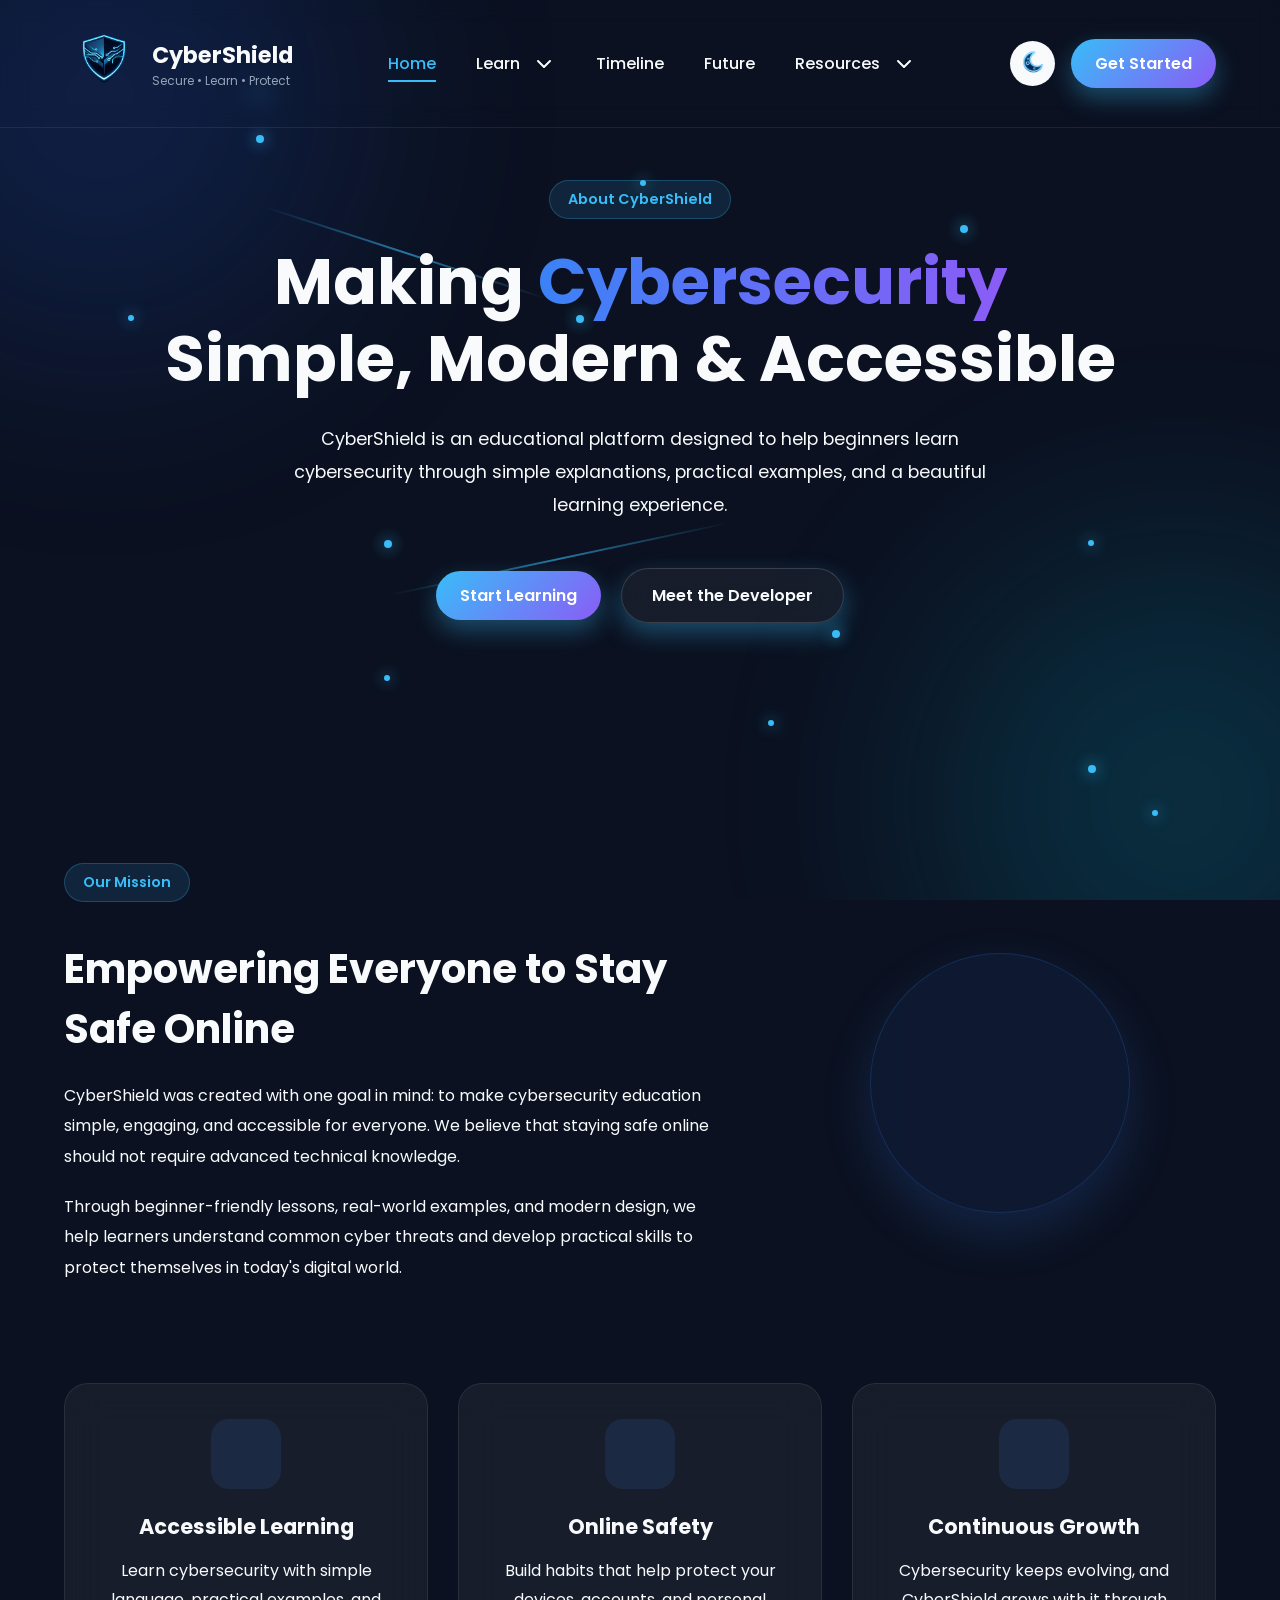
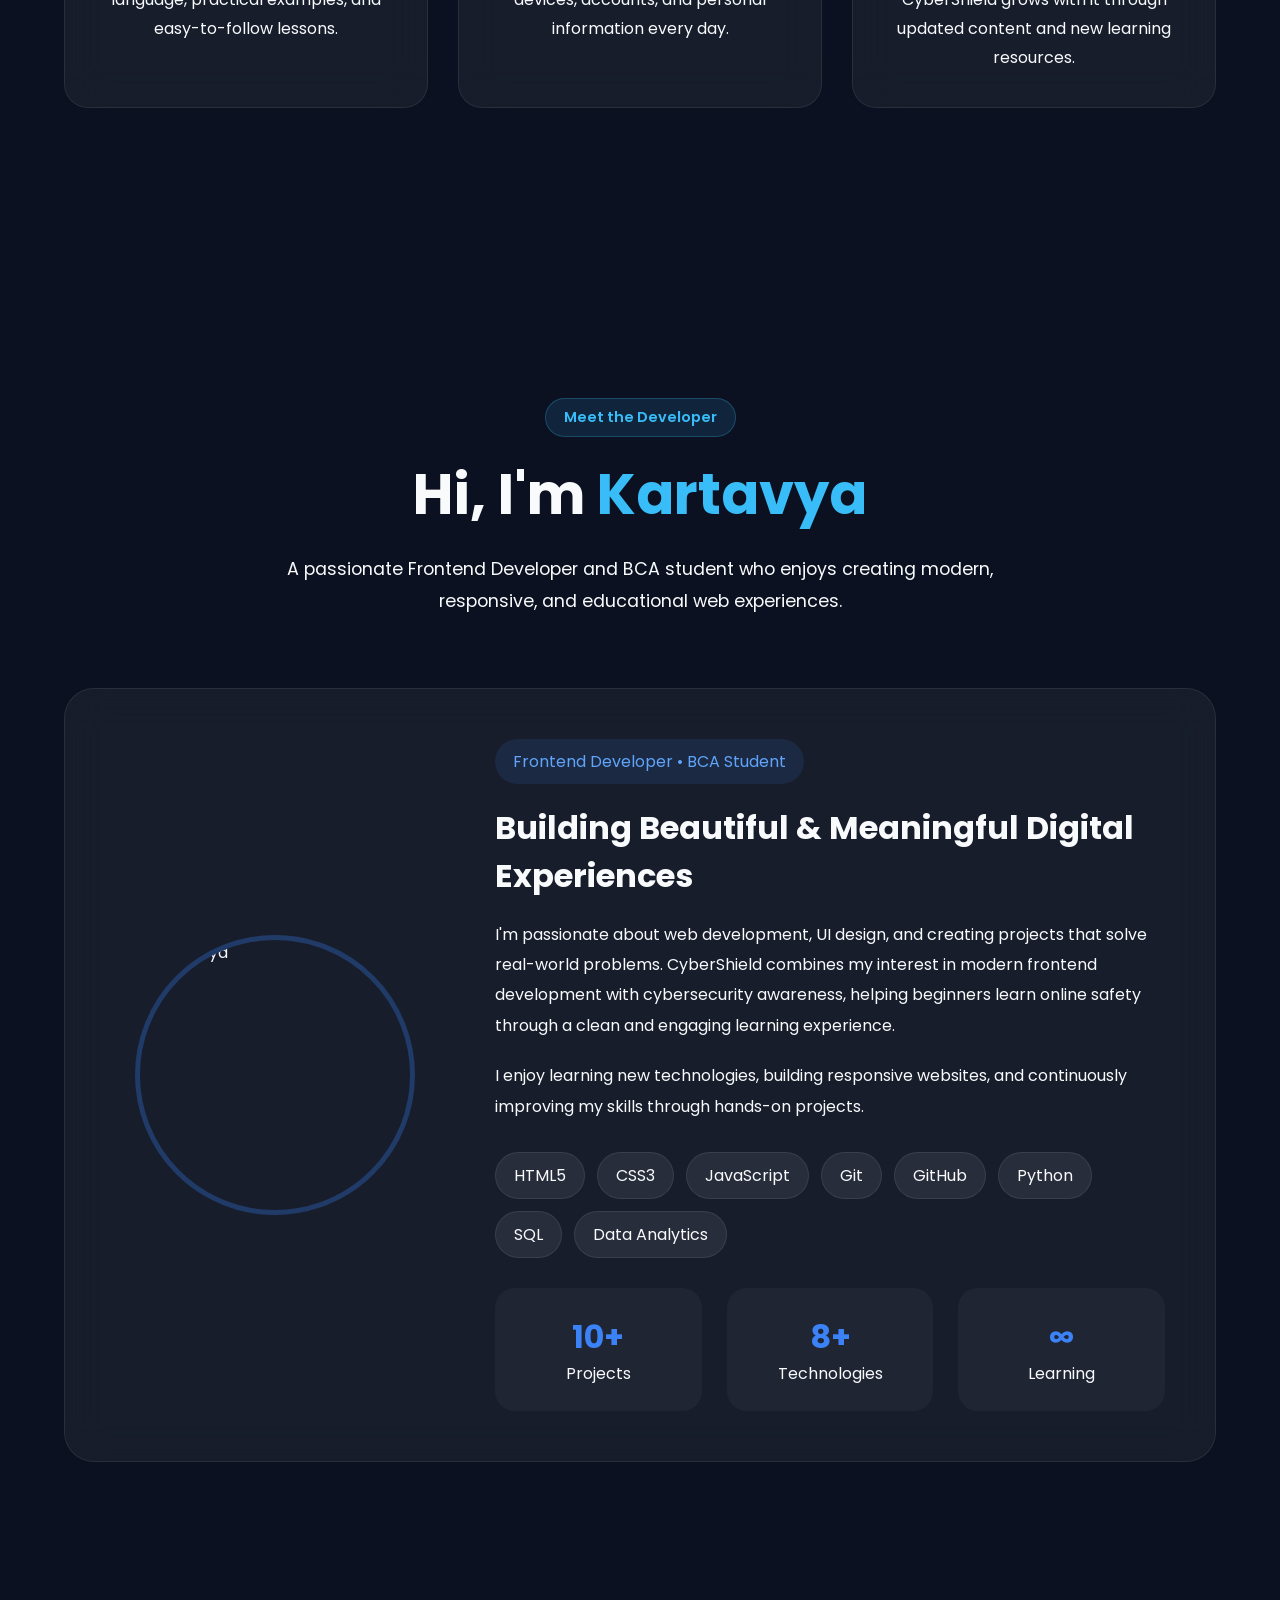
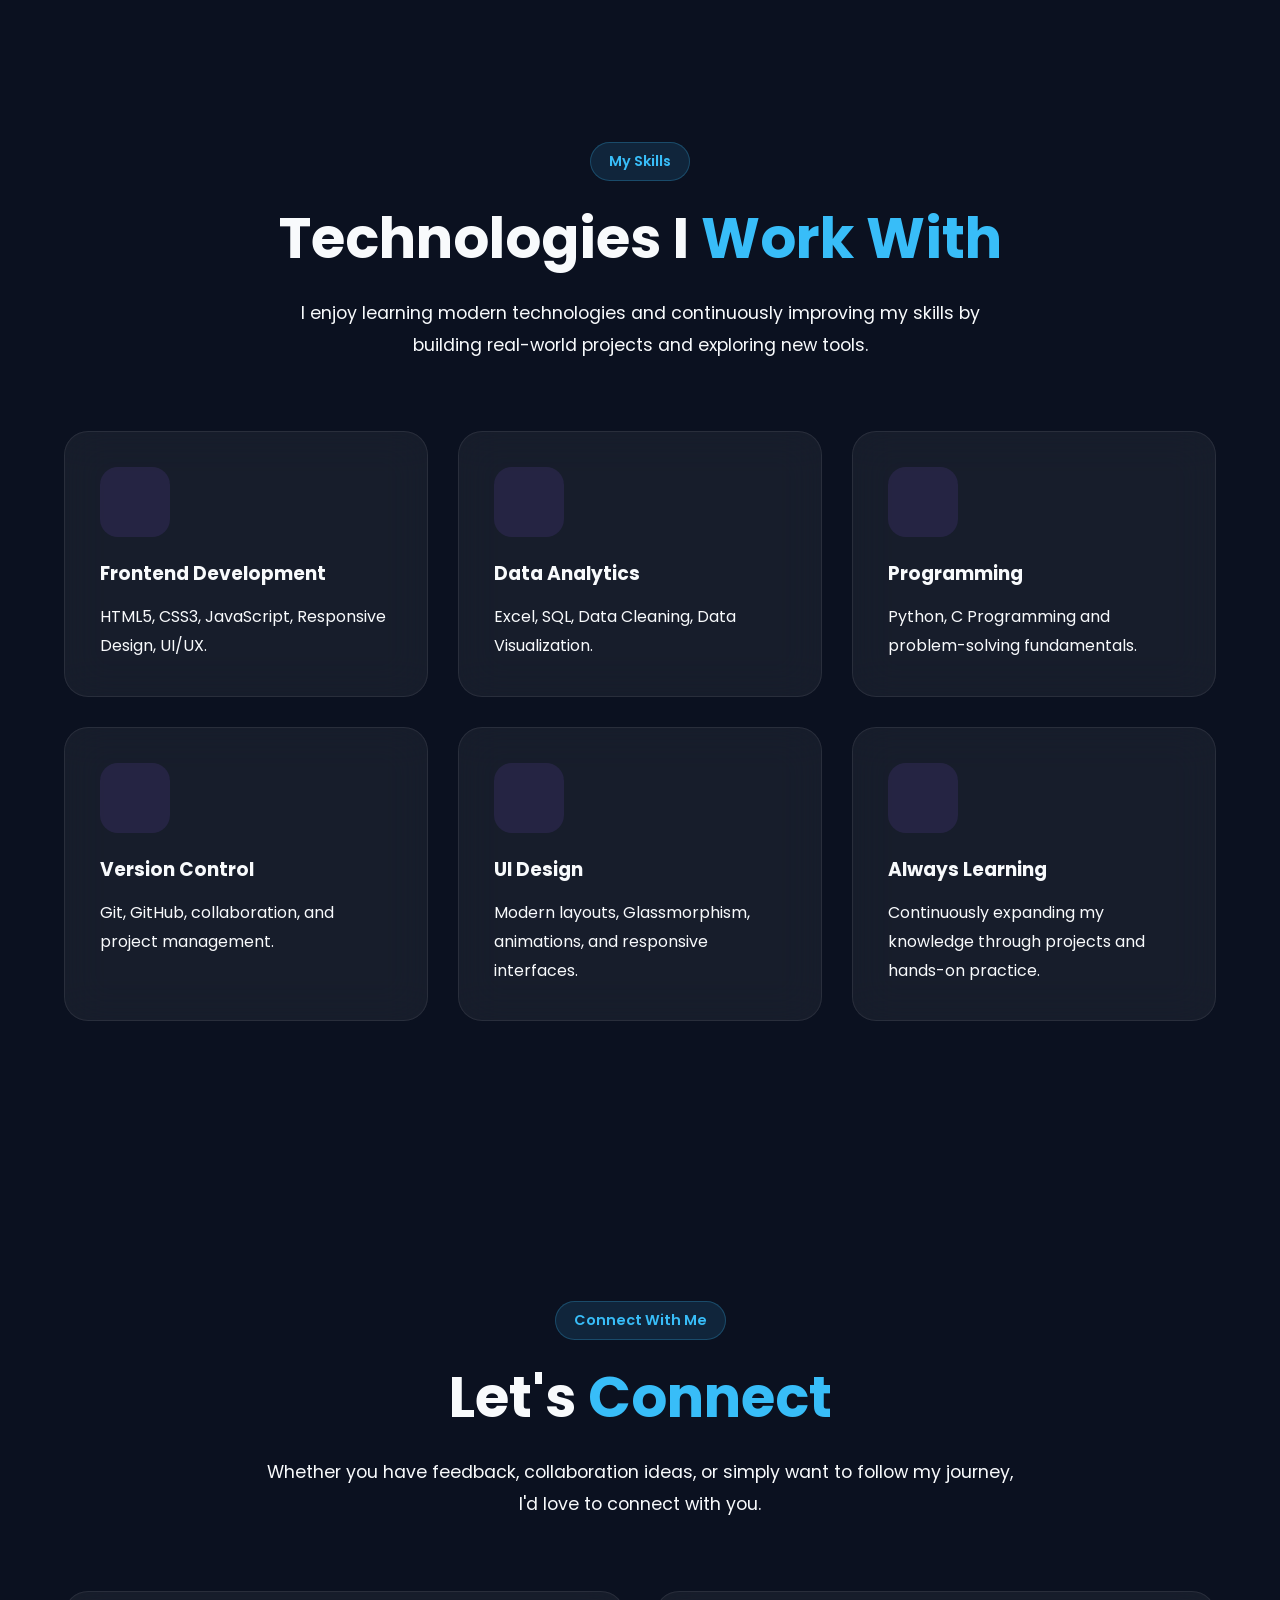
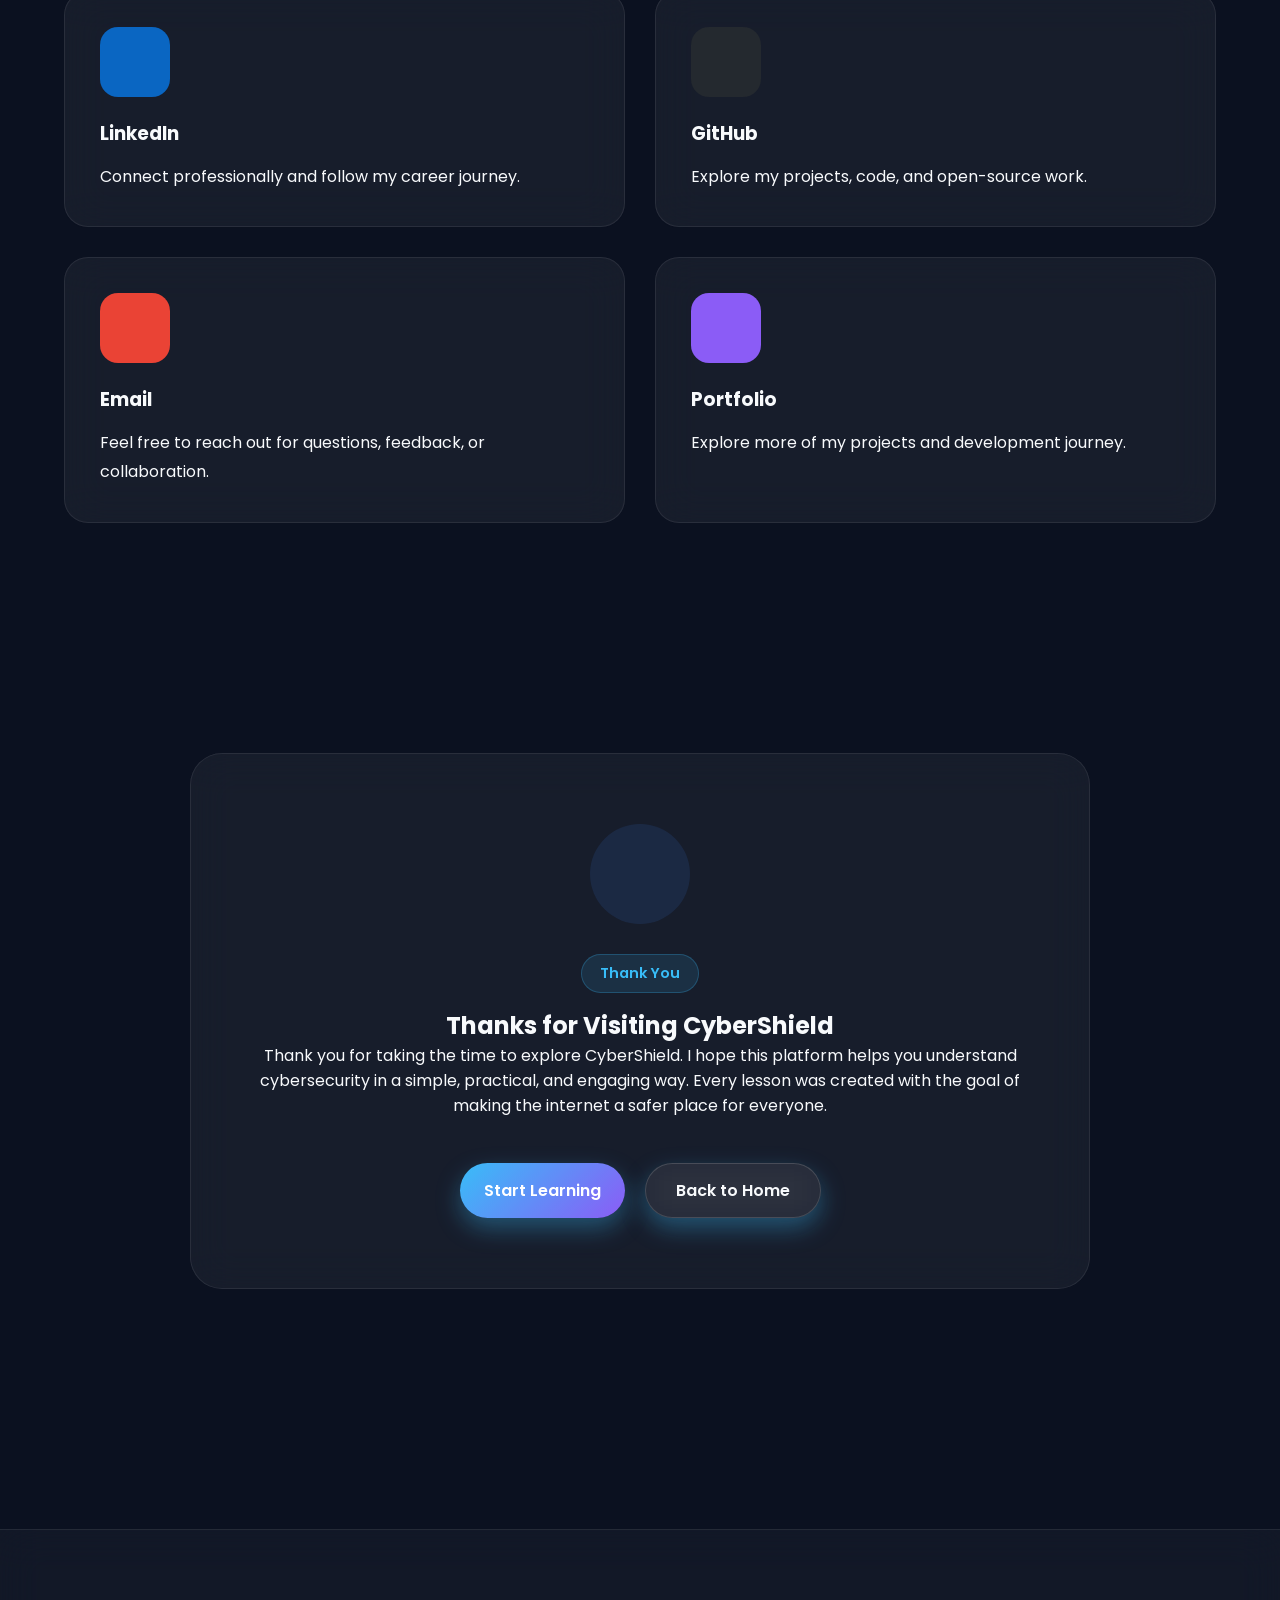
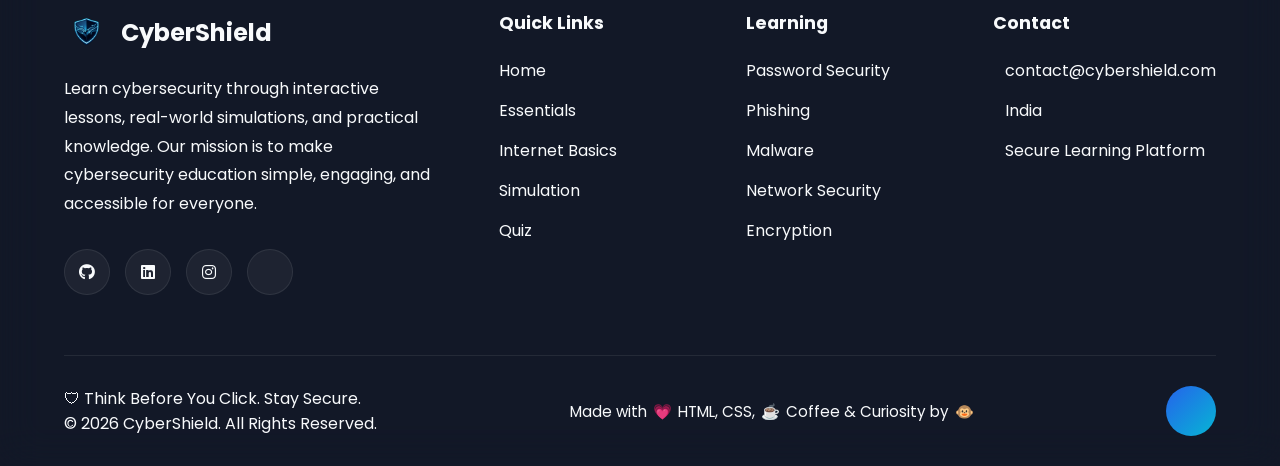
==== About.html @ 8fa0d973 "all topics,caboubt and contact page added" ====
<!DOCTYPE html>
<html lang="en">
<head>
    <meta charset="UTF-8">
    <meta name="viewport" content="width=device-width, initial-scale=1.0">
    <title>About| CyberShield</title>
    <link rel="stylesheet" href="css/style.css">
    <link rel="stylesheet" href="css/cybersecurity-basics.css">
    <link rel="stylesheet" href="css/internet-basics.css">
    <link rel="stylesheet" href="css/password-security.css">
    <link rel="stylesheet" href="css/about.css ">
      <!--=============CSS============ -->
    <link rel="stylesheet" href="css/animations.css" />
    <link rel="stylesheet" href="css/responsive.css" />
    <link rel="stylesheet" href="css/background.css" />

    <link rel="preconnect" href="https://fonts.googleapis.com">
    <link rel="preconnect" href="https://fonts.gstatic.com" crossorigin>
    <link rel="stylesheet" href="https://fonts.googleapis.com/css2?family=Poppins:wght@300;400;500;600;700&display=swap">
    <link rel="stylesheet" href="https://cdnjs.cloudflare.com/ajax/libs/font-awesome/6.7.2/css/all.min.css">
    <link rel="icon" href="assets/Icons/sheild-icon.png">
</head>
<body>


<!--=====================================
             background animations 
             ===========================-->
    <div class="aurora">
    <span></span>
    <span></span>
</div>

<div class="particles">
    <span></span>
    <span></span>
    <span></span>
    <span></span>
    <span></span>
    <span></span>
    <span></span>
    <span></span>
</div>

<div class="network">
    <span class="node n1"></span>
    <span class="node n2"></span>
    <span class="node n3"></span>
    <span class="node n4"></span>
    <span class="node n5"></span>
    <span class="node n6"></span>
</div>
    <header>
        <!-- Navbar -->
      <nav class="navbar">
        <div class="container nav-container">
          <!-- Logo -->
          <div class="logo">
            <div class="logo-icon">
              <img src="../assets/Icons/sheild-icon.png" alt="CyberShield-logo" />
            </div>

            <div class="logo-text">
              <h2>CyberShield</h2>
              <span>Secure • Learn • Protect</span>
            </div>
          </div>

          <!-- Navigation -->
          <ul class="nav-links">
            <li><a href="home" class="active">Home</a></li>

            <li class="dropdown">
              <a href="#">
                Learn
                <svg
                  xmlns="http://www.w3.org/2000/svg"
                  width="24"
                  height="24"
                  viewBox="0 0 24 24"
                  fill="none"
                  stroke="#ffffff"
                  stroke-width="2"
                  stroke-linecap="round"
                  stroke-linejoin="round"
                  class="lucide lucide-chevron-down-icon lucide-chevron-down chevron"
                >
                  <path d="m6 9 6 6 6-6" />
                </svg>
              </a>

              <ul class="dropdown-menu">
                <li><a href="#learn">What is Cybersecurity</a></li>
                <li><a href="#internet">Internet Security</a></li>
                <li><a href="#threats">Cyber Threats</a></li>
                <li><a href="#">Protection Methods</a></li>
                <li><a href="#simulation">Simulation</a></li>
                <li><a href="#quiz">CyberSecurity Quiz</a></li>
              </ul>
            </li>

            <li><a href="#">Timeline</a></li>
            <li><a href="#">Future</a></li>

            <li class="dropdown">
              <a href="#"
                >Resources
                <svg
                  xmlns="http://www.w3.org/2000/svg"
                  width="24"
                  height="24"
                  viewBox="0 0 24 24"
                  fill="none"
                  stroke="#ffffff"
                  stroke-width="2"
                  stroke-linecap="round"
                  stroke-linejoin="round"
                  class="lucide lucide-chevron-down-icon lucide-chevron-down chevron"
                >
                  <path d="m6 9 6 6 6-6" />
                </svg>
              </a>

              <ul class="dropdown-menu">
                <li><a href="#">Career Roadmap</a></li>
                <li><a href="#">Glossary</a></li>
                <li><a href="#">FAQ</a></li>
                <li><a href="#">Contact</a></li>
              </ul>
            </li>
          </ul>

          <!-- Right Side -->
          <div class="nav-actions">
            <button class="theme-toggle" aria-label="Toggle Theme">
              <img
                src="../assets/Icons/moon.png"
                alt="Dark Mode"
                class="theme-icon"
              />
            </button>

            <a href="#" class="btn"> Get Started </a>
          </div>
        </div>
      </nav>
    </header>

<!-- ===================== -->
<!-- About Hero -->
<!-- ===================== -->

<section class="about-hero">

    <div class="container">

        <span class="section-tag">

            <i data-lucide="shield"></i>

            About CyberShield

        </span>

        <h1>

            Making <span>Cybersecurity</span><br>
            Simple, Modern & Accessible

        </h1>

        <p>

            CyberShield is an educational platform designed to help beginners learn cybersecurity through simple explanations, practical examples, and a beautiful learning experience.

        </p>

        <div class="hero-buttons">

            <a href="learn.html" class="btn btn-primary">

                Start Learning

            </a>

            <a href="#developer" class="btn btn-secondary">

                Meet the Developer

            </a>

        </div>

    </div>

</section>

<!-- ===================== -->
<!-- Our Mission -->
<!-- ===================== -->

<section class="lesson-section mission-section">

    <div class="container">

        <div class="lesson-grid">

            <!-- Left Content -->

            <div class="lesson-text">

                <span class="section-tag">

                    <i data-lucide="target"></i>

                    Our Mission

                </span>

                <h2>

                    Empowering Everyone to Stay
                    <span>Safe Online</span>

                </h2>

                <p>

                    CyberShield was created with one goal in mind: to make cybersecurity education simple, engaging, and accessible for everyone. We believe that staying safe online should not require advanced technical knowledge.

                </p>

                <p>

                    Through beginner-friendly lessons, real-world examples, and modern design, we help learners understand common cyber threats and develop practical skills to protect themselves in today's digital world.

                </p>

            </div>

            <!-- Right Illustration -->

            <div class="mission-visual">

                <div class="mission-circle">

                    <i data-lucide="shield-check"></i>

                </div>

            </div>

        </div>

        <!-- Mission Cards -->

        <div class="mission-grid">

            <div class="mission-card">

                <div class="mission-icon">

                    <i data-lucide="globe"></i>

                </div>

                <h3>Accessible Learning</h3>

                <p>

                    Learn cybersecurity with simple language, practical examples, and easy-to-follow lessons.

                </p>

            </div>

            <div class="mission-card">

                <div class="mission-icon">

                    <i data-lucide="shield"></i>

                </div>

                <h3>Online Safety</h3>

                <p>

                    Build habits that help protect your devices, accounts, and personal information every day.

                </p>

            </div>

            <div class="mission-card">

                <div class="mission-icon">

                    <i data-lucide="rocket"></i>

                </div>

                <h3>Continuous Growth</h3>

                <p>

                    Cybersecurity keeps evolving, and CyberShield grows with it through updated content and new learning resources.

                </p>

            </div>

        </div>

    </div>

</section>

<!-- ===================== -->
<!-- Meet the Developer -->
<!-- ===================== -->

<section class="lesson-section" id="developer">

    <div class="container">

        <div class="section-header">

            <span class="section-tag">

                <i data-lucide="user"></i>

                Meet the Developer

            </span>

            <h2 class="section-title">

                Hi, I'm <span>Kartavya</span>

            </h2>

            <p class="section-description">

                A passionate Frontend Developer and BCA student who enjoys creating modern, responsive, and educational web experiences.

            </p>

        </div>

        <div class="developer-card">

            <!-- Left -->

            <div class="developer-image">

                <img src="https://avatars.githubusercontent.com/u/194261235?v=4" alt="Kartavya">

            </div>

            <!-- Right -->

            <div class="developer-content">

                <span class="developer-role">

                    Frontend Developer • BCA Student

                </span>

                <h3>Building Beautiful & Meaningful Digital Experiences</h3>

                <p>

                    I'm passionate about web development, UI design, and creating projects that solve real-world problems. CyberShield combines my interest in modern frontend development with cybersecurity awareness, helping beginners learn online safety through a clean and engaging learning experience.

                </p>

                <p>

                    I enjoy learning new technologies, building responsive websites, and continuously improving my skills through hands-on projects.

                </p>

                <!-- Skills -->

                <div class="skill-tags">

                    <span>HTML5</span>

                    <span>CSS3</span>

                    <span>JavaScript</span>

                    <span>Git</span>

                    <span>GitHub</span>

                    <span>Python</span>

                    <span>SQL</span>

                    <span>Data Analytics</span>

                </div>

                <!-- Stats -->

                <div class="developer-stats">

                    <div>

                        <h4>10+</h4>

                        <span>Projects</span>

                    </div>

                    <div>

                        <h4>8+</h4>

                        <span>Technologies</span>

                    </div>

                    <div>

                        <h4>∞</h4>

                        <span>Learning</span>

                    </div>

                </div>

            </div>

        </div>

    </div>

</section>
<!-- ===================== -->
<!-- My Skills -->
<!-- ===================== -->

<section class="lesson-section" id="skills">

    <div class="container">

        <div class="section-header">

            <span class="section-tag">

                <i data-lucide="code-2"></i>

                My Skills

            </span>

            <h2 class="section-title">

                Technologies I <span>Work With</span>

            </h2>

            <p class="section-description">

                I enjoy learning modern technologies and continuously improving my skills by building real-world projects and exploring new tools.

            </p>

        </div>

        <div class="skills-grid">

            <div class="skill-card">
                <div class="skill-icon">
                    <i data-lucide="file-code"></i>
                </div>
                <h3>Frontend Development</h3>
                <p>HTML5, CSS3, JavaScript, Responsive Design, UI/UX.</p>
            </div>

            <div class="skill-card">
                <div class="skill-icon">
                    <i data-lucide="database"></i>
                </div>
                <h3>Data Analytics</h3>
                <p>Excel, SQL, Data Cleaning, Data Visualization.</p>
            </div>

            <div class="skill-card">
                <div class="skill-icon">
                    <i data-lucide="code"></i>
                </div>
                <h3>Programming</h3>
                <p>Python, C Programming and problem-solving fundamentals.</p>
            </div>

            <div class="skill-card">
                <div class="skill-icon">
                    <i data-lucide="git-branch"></i>
                </div>
                <h3>Version Control</h3>
                <p>Git, GitHub, collaboration, and project management.</p>
            </div>

            <div class="skill-card">
                <div class="skill-icon">
                    <i data-lucide="layout-dashboard"></i>
                </div>
                <h3>UI Design</h3>
                <p>Modern layouts, Glassmorphism, animations, and responsive interfaces.</p>
            </div>

            <div class="skill-card">
                <div class="skill-icon">
                    <i data-lucide="book-open"></i>
                </div>
                <h3>Always Learning</h3>
                <p>Continuously expanding my knowledge through projects and hands-on practice.</p>
            </div>

        </div>

    </div>

</section>
<!-- ===================== -->
<!-- Connect With Me -->
<!-- ===================== -->

<section class="lesson-section" id="connect">

    <div class="container">

        <div class="section-header">

            <span class="section-tag">

                <i data-lucide="messages-square"></i>

                Connect With Me

            </span>

            <h2 class="section-title">

                Let's <span>Connect</span>

            </h2>

            <p class="section-description">

                Whether you have feedback, collaboration ideas, or simply want to follow my journey, I'd love to connect with you.

            </p>

        </div>

        <div class="connect-grid">

            <!-- LinkedIn -->

            <a href="https://linkedin.com/in/kartavyas21" class="connect-card" target="_blank">

                <div class="connect-icon linkedin">

                    <i data-lucide="linkedin"></i>

                </div>

                <h3>LinkedIn</h3>

                <p>

                    Connect professionally and follow my career journey.

                </p>

            </a>

            <!-- GitHub -->

            <a href="https://github.com/chiku7905" class="connect-card" target="_blank">

                <div class="connect-icon github">

                    <i data-lucide="github"></i>

                </div>

                <h3>GitHub</h3>

                <p>

                    Explore my projects, code, and open-source work.

                </p>

            </a>

            <!-- Email -->

            <a href="mailto:kartavyasing9044mail.com" class="connect-card">

                <div class="connect-icon email">

                    <i data-lucide="mail"></i>

                </div>

                <h3>Email</h3>

                <p>

                    Feel free to reach out for questions, feedback, or collaboration.

                </p>

            </a>

            <!-- Portfolio -->

            <a href="https://yourportfolio.com" class="connect-card" target="_blank">

                <div class="connect-icon portfolio">

                    <i data-lucide="globe"></i>

                </div>

                <h3>Portfolio</h3>

                <p>

                    Explore more of my projects and development journey.

                </p>

            </a>

        </div>

    </div>

</section>

<!-- ===================== -->
<!-- Final CTA -->
<!-- ===================== -->

<section class="about-cta">

    <div class="container">

        <div class="cta-card">

            <div class="cta-icon">

                <i data-lucide="shield-check"></i>

            </div>

            <span class="section-tag">

                Thank You

            </span>

            <h2>

                Thanks for Visiting <span>CyberShield</span>

            </h2>

            <p>

                Thank you for taking the time to explore CyberShield. I hope this platform helps you understand cybersecurity in a simple, practical, and engaging way. Every lesson was created with the goal of making the internet a safer place for everyone.

            </p>

            <div class="cta-buttons">

                <a href="learn.html" class="btn btn-primary">

                    <i data-lucide="graduation-cap"></i>

                    Start Learning

                </a>

                <a href="index.html" class="btn btn-secondary">

                    <i data-lucide="house"></i>

                    Back to Home

                </a>

            </div>

        </div>

    </div>

</section>

<!-- Footer -->

<footer class="footer">

    <div class="container">

        <div class="footer-grid">

            <!-- Brand -->
            <div class="footer-column">

                <a href="#home" class="footer-logo">

                    <img src="../assets/Icons/sheild-icon.png" alt="CyberShield Logo">

                    <span>CyberShield</span>

                </a>

                <p class="footer-description">
                    Learn cybersecurity through interactive lessons, real-world simulations, and practical knowledge. Our mission is to make cybersecurity education simple, engaging, and accessible for everyone.
                </p>

                <div class="footer-social">

                    <a href="#" aria-label="GitHub">
                        <i class="fa-brands fa-github"></i>
                    </a>

                    <a href="#" aria-label="LinkedIn">
                        <i class="fa-brands fa-linkedin"></i>
                    </a>

                    <a href="#" aria-label="Twitter">
                        <i class="fa-brands fa-instagram"></i>
                    </a>

                    <a href="mailto:kartavyasingh9044@gmail.com" aria-label="Email">
                        <i data-lucide="mail"></i>
                    </a>

                </div>

            </div>

            <!-- Quick Links -->
            <div class="footer-column">

                <h3>Quick Links</h3>

                <ul>

                    <li><a href="#home">Home</a></li>

                    <li><a href="#essentials">Essentials</a></li>

                    <li><a href="#internet">Internet Basics</a></li>

                    <li><a href="#simulation">Simulation</a></li>

                    <li><a href="#quiz">Quiz</a></li>

                </ul>

            </div>

            <!-- Learning -->
            <div class="footer-column">

                <h3>Learning</h3>

                <ul>

                    <li><a href="#">Password Security</a></li>

                    <li><a href="#">Phishing</a></li>

                    <li><a href="#">Malware</a></li>

                    <li><a href="#">Network Security</a></li>

                    <li><a href="#">Encryption</a></li>

                </ul>

            </div>

            <!-- Contact -->
            <div class="footer-column">

                <h3>Contact</h3>

                <ul class="contact-list">

                    <li>
                        <i data-lucide="mail"></i>
                        <a href="mailto:kartavasingh9044@gmail.com">contact@cybershield.com</a>
                    </li>

                    <li>
                        <i data-lucide="map-pin"></i>
                        India
                    </li>

                    <li>
                        <i data-lucide="shield-check"></i>
                        Secure Learning Platform
                    </li>

                </ul>

            </div>

        </div>

        <div class="footer-bottom">

    <div class="footer-bottom-left">

        <p class="footer-tagline">
            🛡 Think Before You Click.
            <span>Stay Secure.</span>
        </p>

        <p class="copyright">
            © 2026 CyberShield. All Rights Reserved.
        </p>

    </div>

    <p class="made-with">

        Made with

        <span class="heart">💗</span>

        HTML, CSS,

        <span class="coffee">☕</span>

        Coffee & Curiosity

        by

        <span class="author">🐵</span>

    </p>

    <a href="#home" class="back-to-top" aria-label="Back to Top">

        <i data-lucide="arrow-up"></i>

    </a>

</div>

    </div>

</footer>

<script src="https://unpkg.com/lucide@latest"></script>

<script>

lucide.createIcons();

</script>

</body>

</html>
---- css/style.css ----
/* =======================
       CSS RESET
=========================== */

* {
    margin: 0;
    padding: 0;
    box-sizing: border-box;
}

:root {

    /* Backgrounds */
    --bg: #0B1120;
    --surface: #111827;
    --surface-2: #1E293B;

    /* Brand Colors */
    --primary: #38BDF8;
    --secondary: #8B5CF6;

    /* Text */
    --text: #F8FAFC;
    --muted: #94A3B8;

    /* Border */
    --border: rgba(255, 255, 255, .08);

    /* Shadow */
    --shadow: rgba(56, 189, 248, .20);

    /* Border Radius */
    --radius: 16px;

    /* Transition */
    --transition: .35s ease;
}


html {
    scroll-behavior: smooth;
}

body {
    font-family: 'Poppins', sans-serif;
    background: var(--bg);
    color: var(--text);
    overflow-x: hidden;
}

.navbar {
    position: fixed;
    top: 0;
    left: 0;
    width: 100%;
    padding: 20px 0;
    z-index: 1000;
    animation: navslide .8s ease forwards;
    background: rgba(11, 17, 32, 0, 0.75);
    backdrop-filter: blur(12px);
    border-bottom: 1px solid var(--border);
}

.nav-container {
    display: flex;
    justify-content: space-between;
    align-items: center;
}


.container {
    width: min(90%, 1200px);
    margin-inline: auto;
    overflow: visible;
    /*  margin:0 auto */
}

.logo {
    display: flex;
    align-items: center;
    gap: 8px;
}

.logo-icon img {
    width: 80px;
    height: 80px;
    object-fit: contain;
}

.logo-text h2 {
    font-size: 1.4rem;
    color: var(--text);
}

.logo-text {
    display: flex;
    flex-direction: column;
}

.logo-text span {
    font-size: .75rem;
    color: var(--muted);
}

.chevron {
    /* width: 12px; */
    margin-left: 6px;
    color: var(--text);
    transition: var(--transition);
}

.nav-links {
    list-style: none;
    display: flex;
    align-items: center;
    gap: 40px;

}

.nav-links a {
    position: relative;
    display: flex;
    align-items: center;
    text-decoration: none;
    color: var(--text);
    gap: 6px;

    font-weight: 500;
    transition: var(--transition);
}

.nav-links a::after {
    content: "";
    position: absolute;
    left: 0;
    bottom: -6px;
    width: 0%;
    height: 2px;
    background: var(--primary);
    transition: var(--transition);
}

.nav-links a:hover::after {
    width: 100%;
}

.dropdown:hover .chevron {
    transform: rotate(180deg);
}

.nav-actions {
    display: flex;
    align-items: center;
    gap: 16px;
}

.btn {
    display: inline-flex;
    align-items: center;
    justify-content: center;

    padding: 12px 24px;

    background: linear-gradient(135deg,
            var(--primary),
            var(--secondary));

    color: white;
    text-decoration: none;
    font-weight: 600;

    border-radius: 50px;

    transition: var(--transition);
    box-shadow: 0 10px 25px rgba(56, 189, 248, .35);
}

.btn:hover {
    transform: translateY(-3px);
    box-shadow: 0 15px 30px rgba(56, 189, 248, .4);
}

/* =============================
      theme toggle
  ======================= */

.theme-toggle {
    width: 45px;
    height: 45px;

    display: flex;
    align-items: center;
    justify-content: center;
    border: none;
    border-radius: 50%;
    background: var(--text);
    cursor: pointer;
    transition: var(--transition);
}

.theme-icon {
    width: 50px;
    height: 50px;
    object-fit: contain;
}

.theme-toggle:hover {
    transform: translateY(-3px);
    background: var(--surface-2);
}

.dropdown {
    position: relative;
}

.dropdown-menu {
    position: absolute;
    top: 120%;
    left: 0;
    min-width: 250px;
    list-style: none;
    background: rgba(17, 25, 40, .85);
    backdrop-filter: blur(18px);
    border: 1px solid rgba(255, 255, 255, .1);
    border-radius: 16px;
    padding: 12px 0;
    box-shadow: 0 10px 30px rgba(0, 0, 0, .3);
    opacity: 0;
    visibility: hidden;
    transform: translateY(10px);
    transition: opacity .3s ease,
        transform .3s ease,
        visibility .3s ease;
}

.dropdown:hover .dropdown-menu {
    opacity: 1;
    visibility: visible;
    transform: translateY(0);
}


.dropdown-menu li a {
    display: block;
    padding: 12px 20px;
    color: var(--text);
    text-decoration: none;
    transition: var(--transition);
}

.dropdown-menu li a:hover {
    background: rgba(56, 189, 248, .12);
    color: var(--primary);
}

.nav-links a.active {
    color: var(--primary);
}

.nav-links a.active::after {
    width: 100%;
}

/* =============================
     Hero section
  ======================= */

.hero {
    min-height: 100vh;
    display: flex;
    align-items: center;
    position: relative;
    overflow: hidden;
    padding-top: 100px;

    background:
        radial-gradient(circle at top left,
            rgba(56, 189, 248, .15),
            transparent 35%),

        radial-gradient(circle at bottom right,
            rgba(99, 102, 241, .15),
            transparent 35%),

        var(--background);
}

.hero::after {

    content: "";
    position: absolute;
    inset: 0;
    background-image:
        linear-gradient(rgba(255, 255, 255, .08) 1px,
            transparent 1px),
        linear-gradient(90deg,
            rgba(255, 255, 255, .08) 1px,
            transparent 1px);
    background-size: 50px 50px;
    opacity: .5;
    z-index: 0;
}

.hero-container {
    display: flex;
    align-items: center;
    justify-content: center;
    gap: 80px;
    min-height: calc(100vh-100px);
    position: relative;
    z-index: 1;
}

.hero-content {
    flex: 1;
}

.hero-tag {
    display: inline-block;
    padding: 8px 18px;
    background: rgba(56, 189, 248, .12);
    color: var(--primary);
    border: 1px solid rgba(56, 189, 248, .25);
    border-radius: 50px;
    font-size: .9rem;
    font-weight: 600;
    margin-bottom: 25px;
}

.hero-content h1 {
    font-size: 3rem;
    line-height: 1.1;
    font-weight: 800;
    color: var(--text);
    margin-bottom: 24px;
}

.hero-content h1 span {
    background: linear-gradient(90deg,
            #38bdf8,
            #60a5fa,
            #2563eb,
            #38bdf8);

    background-size: 300%;
    -webkit-background-clip: text;
    background-clip: text;
    color: transparent;
    animation: gradientMove 6s linear infinite;
}

.hero-content p {
    font-size: 1.1rem;
    line-height: 1.8;
    color: var(--muted);
    max-width: 700px;
    margin-bottom: 35px;
}

.hero-buttons {
    display: flex;
    gap: 20px;
    align-items: center;
}

.hero-image {
    flex: 1;
    display: flex;
    justify-content: center;
    align-items: center;
    position: relative;
}

.hero-image img {
    width: 100%;
    max-width: 600px;
    height: auto;
    filter: drop-shadow(0 0 20px rgba(56, 189, 248, .35)) drop-shadow(0 0 60px rgba(56, 189, 248, .25));
    animation: float 5s ease-in-out infinite;
}

.btn-secondary {
    display: inline-flex;
    align-items: center;
    justify-content: center;
    padding: 14px 30px;
    border: 1px solid rgba(255, 255, 255, .15);
    background: rgba(255, 255, 255, .05);
    backdrop-filter: blur(16px);
    color: var(--text);
    text-decoration: none;
    border-radius: 999px;
    transition: var(--transition);
}

.btn-secondary:hover {
    background: rgba(56, 189, 248, .12);
    border-color: var(--primary);
    transform: translateY(-3px);
}

.hero-container::before {
    content: "";
    position: absolute;

    width: 420px;
    height: 420px;
    border-radius: 50%;
    background: radial-gradient(circle,
            rgba(56, 189, 248, 0.18),
            transparent 70%);
    z-index: -1;
}

/* ==============================
        CARDS
================================ */
/* .floating-card{

    position: absolute;
    background: rgba(17,25,40,.85);
    backdrop-filter: blur(16px);
    border: 1px solid rgba(255,255,255,.1);
    border-radius: 12px;
    padding: 10px 16px;
    text-align: center;
    box-shadow: 0 10px 30px rgba(0,0,0,.3);
    min-width: 150px;
    animation: floatCard 4s ease-in-out infinite;
}

.floating-card h3{
    color: var(--primary);
    font-size: 1.1rem;
    margin-bottom: 4px;
}

.floating-card p{
    font-size: .8rem;
    color: var(--muted);
}

.card-1{
    top: 5%;
    left: -70px;
}

.card-2{
    top: 45%;
    right: -80px;
}

.card-3{
    bottom: 0;
    left: -30px;
} */

/* ==============================
        floating icons
================================ */
.floating-icon {
    position: absolute;

    width: 60px;
    height: 60px;

    display: flex;
    justify-content: center;
    align-items: center;

    /* background: rgba(17,25,40,.75);
    backdrop-filter: blur(12px);

    border: 1px solid rgba(255,255,255,.08);

    border-radius: 16px;

    box-shadow: 0 8px 20px rgba(0,0,0,.25); */

    animation: floatIcon 4s ease-in-out infinite;
}

.floating-icon img {
    width: 50px;
    height: 50px;
}

.icon-1 {
    top: 12%;
    left: 40px;
}

.icon-2 {
    top: 25%;
    right: -25px;
}

.icon-3 {
    bottom: 12%;
    right: -20px;
}

.icon-4 {
    bottom: 15%;
    left: 40px;
}

.icon-1 {
    animation-delay: 0s;
}

.icon-2 {
    animation-delay: .8s;
}

.icon-3 {
    animation-delay: 1.6s;
}

.icon-4 {
    animation-delay: 2.4s;
}

.floating-icon:hover {
    transform: scale(1.15);
    transition: .3s ease;

    box-shadow:
        0 0 20px rgba(56, 189, 248, .5);
}

.floating-icon:hover img {
    transform: rotate(15deg);
    transition: .3s ease;
}

/* ===============================
scroll indicator 
===========================*/

.scroll-indicator {

    position: absolute;

    bottom: 35px;

    left: 50%;

    transform: translateX(-50%);

    display: flex;

    flex-direction: column;

    align-items: center;

    gap: 10px;

    color: var(--muted);

    font-size: .9rem;

}

.mouse {

    width: 28px;

    height: 48px;

    border: 2px solid var(--primary);

    border-radius: 30px;

    display: flex;

    justify-content: center;

    padding-top: 8px;

}

.wheel {

    width: 4px;

    height: 8px;

    border-radius: 50px;

    background: var(--primary);

    animation: scrollWheel 2s infinite;

}

/* ==========================
   Mission Section
========================== */

.mission-section {

    padding: 120px 0;

}

.mission-grid {

    display: grid;

    grid-template-columns: repeat(3, 1fr);

    gap: 30px;

    margin-top: 70px;

}

.mission-card {

    padding: 40px 30px;

    text-align: center;

    border-radius: 24px;

    background: rgba(255, 255, 255, .05);

    backdrop-filter: blur(20px);

    border: 1px solid rgba(255, 255, 255, .08);

    transition: all .35s ease;

}

.mission-card:hover {

    transform: translateY(-10px);

    border-color: var(--primary);

    box-shadow: 0 20px 45px rgba(37, 99, 235, .15);

}

.mission-icon {

    width: 85px;

    height: 85px;

    margin: auto;

    margin-bottom: 25px;

    border-radius: 50%;

    display: flex;

    justify-content: center;

    align-items: center;

    background: rgba(37, 99, 235, .12);

    color: var(--primary);

    transition: .35s;

}

.mission-icon svg {

    width: 38px;

    height: 38px;

}

.mission-card:hover .mission-icon {

    transform: scale(1.08);

    box-shadow: 0 0 30px rgba(37, 99, 235, .4);

}

.mission-card h3 {

    color: var(--text);

    margin-bottom: 15px;

    font-size: 1.3rem;

}

.mission-card p {

    color: var(--text-secondary);

    line-height: 1.8;

}

.mission-quote {

    margin-top: 80px;

    padding: 45px;

    text-align: center;

    border-radius: 24px;

    background: rgba(255, 255, 255, .04);

    border: 1px solid rgba(255, 255, 255, .08);

}

.mission-quote h3 {

    color: var(--text);

    font-size: 1.8rem;

    font-style: italic;

    margin-bottom: 15px;

}

.mission-quote p {

    color: var(--primary);

    font-weight: 600;

}

.mission-action {

    margin-top: 45px;

    display: flex;

    justify-content: center;

}

/* ==========================
   Responsive
========================== */

@media (max-width:992px) {

    .mission-grid {

        grid-template-columns: 1fr;

    }

}


/* <!--================== cybersecurity section  ============== --> */

.essentials {
    padding: 80px 0;
    position: relative;
}

.section-header {
    text-align: center;
    max-width: 750px;
    margin: 60px auto 70px;
}

.section-tag {
    display: inline-block;
    padding: 8px 18px;
    border-radius: 50px;
    background: rgba(56, 189, 248, .12);
    color: var(--primary);
    border: 1px solid rgba(56, 189, 248, .25);
    font-size: .9rem;
    font-weight: 600;
    margin-bottom: 15px;
}

.section-header h2 {

    font-size: clamp(2rem, 5vw, 3.5rem);

    margin-bottom: 17px;

}

.section-header h2 span {

    color: var(--primary);

}

.section-header p {

    color: var(--text-secondary);

    font-size: 1.1rem;

    line-height: 1.8;

}

/* =======================
      card styling
      ================ */

.essentials-grid {
    display: grid;
    grid-template-columns: repeat(3, 1fr);
    gap: 30px;
}

.essential-card {
    background: rgba(17, 25, 40, .05);
    backdrop-filter: blur(18px);
    border: 1px solid rgba(255, 255, 255, 0.8);
    border-radius: 20px;
    padding: 25px 30px;
    text-align: center;
    transition: var(--transition);
    cursor: pointer;
}

.essential-card img {
    width: 100px;
    margin-bottom: 25px;
}

.essential-card h3 {
    font-size: 1.5rem;
    margin-bottom: 15px;
}

.essential-card p {
    color: var(--muted);
    line-height: 1.7;
    margin-bottom: 25px;
}

.essential-card a {
    color: var(--primary);
    text-decoration: none;
    font-weight: 600;
}

.essential-card:hover {
    transform: translateY(-10px);

    border-color: var(--primary);

    box-shadow: 0 20px 40px rgba(56, 189, 248, .15);
}



/*============ ai code ============*/
.essential-card {
    position: relative;
    overflow: hidden;

    transition:
        transform .4s ease,
        border-color .4s ease,
        box-shadow .4s ease;
}

.essential-card:hover {

    transform:
        translateY(-12px) scale(1.02);

    border-color: var(--primary);

    box-shadow:
        0 20px 45px rgba(56, 189, 248, .18);

}


.essential-card img {

    transition: .5s ease;

}

.essential-card:hover img {

    transform:
        rotate(12deg) scale(1.1);

}

.essential-card h3 {

    transition: .3s;

}

.essential-card:hover h3 {

    color: var(--primary);

}

.essential-card::before {

    content: "";

    position: absolute;

    top: 0;
    left: -100%;

    width: 100%;
    height: 3px;

    background: linear-gradient(90deg,
            transparent,
            var(--primary),
            transparent);

    transition: .6s;

}

.essential-card:hover::before {

    left: 100%;

}

/* <!-- Internet section --> */

.timeline-item {
    position: relative;
    text-align: center;
}

.timeline-popup {
    position: absolute;

    /* bottom: 130%; */
    top: -35px;

    left: 50%;

    transform: translateX(-50%) translateY(10px);

    width: 280px;

    padding: 18px;

    background: rgba(17, 25, 40, .9);

    backdrop-filter: blur(20px);

    border: 1px solid rgba(255, 255, 255, .1);

    border-radius: 18px;

    opacity: 0;

    visibility: hidden;

    transition: .35s ease;

    z-index: 900;
}

.timeline-item:hover .timeline-popup {

    opacity: 1;

    visibility: visible;

    transform: translateX(-50%) translateY(0);

}

.timeline-popup h4 {

    color: var(--primary);

    margin-bottom: 10px;

}

.timeline-popup p {

    font-size: .9rem;

    line-height: 1.6;

    color: var(--text-secondary);

}

.internet-timeline {
    margin-top: 70px;
}

.timeline-track {
    display: flex;
    align-items: center;
    justify-content: center;
    gap: 25px;
    flex-wrap: nowrap;
    overflow-x: hidden;
    padding: 20px 100px;
    padding-top: 40px;
    box-sizing: border-box;
}

.timeline-item {
    display: flex;
    flex-direction: column;
    align-items: center;
    position: relative;
    flex-shrink: 0;
}

.timeline-icon {
    width: 90px;
    height: 90px;

    display: flex;
    justify-content: center;
    align-items: center;

    border-radius: 50%;

    background: rgba(255, 255, 255, .06);

    backdrop-filter: blur(20px);

    border: 1px solid rgba(255, 255, 255, .12);

    transition: all .35s ease;

    box-shadow: 0 10px 30px rgba(0, 0, 0, .25);
}

.timeline-icon img {
    width: 48px;
    height: 48px;
    object-fit: contain;
}

.timeline-title {
    margin-top: 16px;

    font-size: .95rem;

    font-weight: 600;

    color: var(--text);

    text-align: center;
}

/* arrow */
.timeline-arrow {
    display: flex;
    align-items: center;
    justify-content: center;

    color: var(--primary);

    margin: 0 10px;
}

.timeline-arrow i {
    width: 26px;
    height: 26px;
}



.timeline-arrow {
    width: 40px;
    height: 2px;
    position: relative;
    flex-shrink: 0;
}

.timeline-arrow span {
    position: absolute;
    inset: 0;
    background: linear-gradient(90deg,
            transparent,
            #3b82f6,
            transparent);
    box-shadow: 0 0 12px #3b82f6;
}

.timeline-arrow::after {
    content: "";
    position: absolute;
    right: -2px;
    top: 60%;
    width: 10px;
    height: 10px;
    border-top: 2px solid #3b82f6;
    border-right: 2px solid #3b82f6;
    transform: translateY(-50%) rotate(45deg);
}

/* simulations section */

/*=========================
    Journey Section
=========================*/

.journey-wrapper{
    width:100%;
    overflow-x:auto;
    overflow-y:hidden;
    scrollbar-width:none;
    padding:20px 0;
}

.journey-wrapper::-webkit-scrollbar{
    display:none;
}

.journey{
    display:flex;
    align-items:flex-start;
    gap:30px;

    width:max-content;

    padding:0 40px;   /* breathing room */

    margin:0;         /* NOT auto */
}

/* .journey::-webkit-scrollbar{
    display: none;
} */

.journey-item {

    width: 220px;

    flex-shrink: 0;

    text-align: center;

}

.journey-icon {

    width: 95px;

    height: 95px;

    margin: auto;

    display: flex;

    justify-content: center;

    align-items: center;

    border-radius: 50%;

    background: rgba(255, 255, 255, .06);

    border: 1px solid rgba(255, 255, 255, .1);

    backdrop-filter: blur(18px);

    transition: .4s ease;

    box-shadow: 0 12px 30px rgba(0, 0, 0, .2);

}

.journey-icon span {
font-size: 35px;
    /* width: 48px;

    height: 48px;

    object-fit: contain; */

}

.journey-card {

    margin-top: 25px;

    padding: 28px;

    border-radius: 22px;

    background: rgba(255, 255, 255, .05);

    border: 1px solid rgba(255, 255, 255, .08);

    backdrop-filter: blur(20px);

    transition: .4s ease;

}

.step-number {

    display: inline-block;

    padding: 6px 14px;

    border-radius: 50px;

    background: rgba(59, 130, 246, .15);

    color: var(--primary);

    font-size: .8rem;

    font-weight: 600;

    margin-bottom: 18px;

}

.journey-card h3 {

    color: var(--text);

    margin-bottom: 16px;

    font-size: 1.2rem;

}

.journey-card p {

    color: var(--text-secondary);

    line-height: 1.8;

    font-size: .95rem;

}

/*=========================
      Arrows
=========================*/

.journey-arrow {

    margin-top: 42px;

    color: rgba(255, 255, 255, .35);

    transition: .4s;

    flex-shrink: 0;

}

.journey-arrow svg {

    width: 34px;

    height: 34px;

}

/*=========================
      Hover Effects
=========================*/

.journey-item:hover .journey-icon {

    transform: translateY(-8px) scale(1.08);

    border-color: var(--primary);

    box-shadow: 0 0 30px rgba(59, 130, 246, .35);

}

.journey-item:hover .journey-card {

    transform: translateY(-10px);

    border-color: rgba(59, 130, 246, .35);

    box-shadow: 0 20px 40px rgba(37, 99, 235, .15);

}

.journey-item:hover+.journey-arrow {
    color: var(--primary);
    transform: translateX(6px);
}

.safe {
    background: rgba(34, 197, 94, .12);
}

.safe:hover {
    box-shadow: 0 0 35px rgba(34, 197, 94, .4);
}

@media(max-width:992px) {
    .journey {
        flex-direction: column;
        align-items: center;
        overflow: visible;
    }

    .journey-arrow {
        transform: rotate(90deg);
        margin: 15px 0;
    }

    .journey-item {
        width: 100%;
        max-width: 350px;
    }

}

@keyframes fadeUp {

    from {
        opacity: 0;
        transform: translateY(20px);
    }

    to {
        opacity: 1;
        transform: translateY(0);
    }

}

/* 
quiz-section */
.available-soon {
    max-width: 750px;
    margin: auto;
    padding: 25px 25px;
    text-align: center;
    background: rgba(255, 255, 255, .05);
    border: 1px solid rgba(255, 255, 255, .1);
    border-radius: 24px;
    backdrop-filter: blur(20px);
    position: relative;
    overflow: hidden;
}

.coming-soon-badge {
    position: absolute;
    top: 20px;
    right: -45px;
    width: 180px;
    padding: 8px;
    background: linear-gradient(90deg, #3b82f6, #06b6d4);
    color: white;
    transform: rotate(35deg);
    font-size: .85rem;
    font-weight: 600;
}

.coming-icon {
    width: 80px;
    height: 80px;
    color: var(--primary);
    margin-bottom: 25px;
}

.available-soon h3 {
    font-size: 2rem;
    color: var(--text);
    margin-bottom: 20px;
}

.available-soon p {
    max-width: 600px;
    margin: auto;
    line-height: 1.8;
    color: var(--text-secondary);
}

.disabled-btn {
    margin-top: 35px;
    pointer-events: none;
    opacity: .8;
}


/* ===========================
   FOOTER
=========================== */

.footer {

    margin-top: 120px;
    padding: 80px 0 30px;

    background: rgba(255, 255, 255, .03);

    backdrop-filter: blur(20px);

    border-top: 1px solid rgba(255, 255, 255, .08);

}

.footer-grid {

    display: grid;
    grid-template-columns: 2fr 1fr 1fr 1fr;
    gap: 60px;

}

.footer-logo {

    display: flex;
    align-items: center;
    gap: 12px;

    text-decoration: none;

    color: var(--text);

    font-size: 1.5rem;
    font-weight: 700;

    margin-bottom: 20px;

}

.footer-logo img {

    width: 45px;

}

.footer-description {

    color: var(--text-secondary);

    line-height: 1.8;

    margin-bottom: 30px;

}

.footer-column h3 {

    color: var(--text);

    margin-bottom: 22px;

    font-size: 1.1rem;

}

.footer-column ul {

    list-style: none;

}

.footer-column li {

    margin-bottom: 15px;

}

.footer-column a {

    text-decoration: none;

    color: var(--text-secondary);

    transition: .3s;

}

.footer-column a:hover {

    color: var(--primary);

    padding-left: 8px;

}

.footer-social {

    display: flex;

    gap: 15px;

}

.footer-social a {

    width: 46px;
    height: 46px;

    display: flex;
    justify-content: center;
    align-items: center;

    border-radius: 50%;

    background: rgba(255, 255, 255, .05);

    border: 1px solid rgba(255, 255, 255, .08);

    color: var(--text);

    transition: .35s;

}

.footer-social a:hover {

    background: var(--primary);

    color: #fff;

    transform: translateY(-6px);

    box-shadow: 0 10px 25px rgba(37, 99, 235, .35);

}

.contact-list li {

    display: flex;
    align-items: center;
    gap: 12px;

    color: var(--text-secondary);

}

.footer-bottom {

    margin-top: 60px;
    padding-top: 30px;

    border-top: 1px solid rgba(255, 255, 255, .08);

    display: flex;

    justify-content: space-between;

    align-items: center;

    gap: 20px;

    flex-wrap: wrap;

}

.copyright {

    color: var(--text-secondary);

}

.made-with {

    display: flex;

    justify-content: center;

    align-items: center;

    gap: 6px;

    flex-wrap: wrap;

    color: var(--text-secondary);

    font-size: .95rem;

}

.author {

    color: var(--primary);

    font-weight: 600;

}

.heart {

    display: inline-block;

    animation: heartbeat 1.6s infinite;

}

.coffee {

    display: inline-block;

    animation: steam 3s ease-in-out infinite;

}

.back-to-top {

    width: 50px;
    height: 50px;

    display: flex;
    justify-content: center;
    align-items: center;

    border-radius: 50%;

    text-decoration: none;

    color: #fff;

    background: linear-gradient(135deg, #2563eb, #06b6d4);

    transition: .35s;

}

.back-to-top:hover {

    transform: translateY(-6px);

    box-shadow: 0 10px 25px rgba(37, 99, 235, .35);

}

/* ===========================
   Animations
=========================== */

@keyframes heartbeat {

    0%,
    100% {
        transform: scale(1);
    }

    15% {
        transform: scale(1.25);
    }

    30% {
        transform: scale(1);
    }

    45% {
        transform: scale(1.2);
    }

    60% {
        transform: scale(1);
    }

}

@keyframes steam {

    0%,
    100% {
        transform: translateY(0);
    }

    50% {
        transform: translateY(-4px);
    }

}

/* ===========================
   Responsive
=========================== */

@media (max-width:992px) {

    .footer-grid {

        grid-template-columns: 1fr 1fr;

        gap: 40px;

    }

}

@media (max-width:768px) {

    .footer-grid {

        grid-template-columns: 1fr;

        text-align: center;

    }

    .footer-logo {

        justify-content: center;

    }

    .footer-social {

        justify-content: center;

    }

    .contact-list li {

        justify-content: center;

    }

    .footer-bottom {

        flex-direction: column;

    }

}
---- css/cybersecurity-basics.css ----
/*=========================
        Lesson Hero
=========================*/

.lesson-hero{

    padding:170px 0 120px;

}

.breadcrumb{

    display:flex;

    justify-content:center;

    align-items:center;

    gap:10px;

    margin-bottom:40px;

    color:var(--text-secondary);

    font-size:.95rem;

}

.breadcrumb a{

    color:var(--text-secondary);

    text-decoration:none;

    transition:.3s;

}

.breadcrumb a:hover{

    color:var(--primary);

}

.lesson-content{

    max-width:850px;

    margin:auto;

    text-align:center;

}

.lesson-content h1{

    font-size:4rem;

    margin:25px 0;

    color:var(--text);

}

.lesson-content h1 span{

    color:var(--primary);

}

.lesson-content p{

    max-width:720px;

    margin:auto;

    line-height:1.9;

    color:var(--text-secondary);

    font-size:1.05rem;

}

.lesson-meta{

    display:flex;

    justify-content:center;

    gap:20px;

    flex-wrap:wrap;

    margin-top:45px;

}

.lesson-meta span{

    display:flex;

    align-items:center;

    gap:10px;

    padding:14px 22px;

    border-radius:50px;

    background:rgba(255,255,255,.05);

    border:1px solid rgba(255,255,255,.08);

    color:var(--text);

}

.lesson-meta svg{

    width:18px;

    height:18px;

    color:var(--primary);

}

/*=========================
     Table of Contents
=========================*/

.toc-section{

    padding:110px 0;

}

.toc-grid{

    display:grid;

    grid-template-columns:repeat(3,1fr);

    gap:30px;

}

.toc-card{

    text-decoration:none;

    padding:35px;

    border-radius:24px;

    background:rgba(255,255,255,.05);

    backdrop-filter:blur(20px);

    border:1px solid rgba(255,255,255,.08);

    transition:.35s;

}

.toc-card:hover{

    transform:translateY(-10px);

    border-color:var(--primary);

    box-shadow:0 20px 45px rgba(56,189,248,.18);

}

.toc-card span{

    display:inline-flex;

    width:56px;

    height:56px;

    justify-content:center;

    align-items:center;

    border-radius:16px;

    background:rgba(56,189,248,.12);

    color:var(--primary);

    font-weight:700;

    margin-bottom:20px;

}

.toc-card h3{

    color:var(--text);

    margin-bottom:12px;

}

/*=========================
      Lesson Section
=========================*/

.lesson-section{

    padding:110px 0;

}

.lesson-grid{

    display:grid;

    grid-template-columns:1.2fr .8fr;

    gap:70px;

    align-items:center;

}

.lesson-text h2{

    color:var(--text);

    font-size:2.5rem;

    margin:22px 0;

}

.lesson-text p{

    color:var(--text-secondary);

    line-height:1.9;

    margin-bottom:20px;

}

.key-points{

    display:grid;

    gap:18px;

    margin-top:40px;

}

.point{

    display:flex;

    align-items:center;

    gap:15px;

    padding:18px 22px;

    border-radius:16px;

    background:rgba(255,255,255,.05);

    border:1px solid rgba(255,255,255,.08);

}

.point svg{

    width:20px;

    height:20px;

    color:var(--primary);

}

.image-box{

    height:350px;

    display:flex;

    justify-content:center;

    align-items:center;

    border-radius:28px;

    background:rgba(255,255,255,.05);

    border:1px solid rgba(255,255,255,.08);

}

.image-box svg{

    width:120px;

    height:120px;

    color:var(--primary);

}

/*=========================
    Importance Section
=========================*/

.importance-grid{

    display:grid;

    grid-template-columns:repeat(3,1fr);

    gap:30px;

    margin-top:70px;

}

.importance-card{

    padding:35px;

    text-align:center;

    border-radius:24px;

    background:rgba(255,255,255,.05);

    border:1px solid rgba(255,255,255,.08);

    backdrop-filter:blur(20px);

    transition:.35s;

}

.importance-card:hover{

    transform:translateY(-10px);

    border-color:var(--primary);

    box-shadow:0 20px 40px rgba(56,189,248,.18);

}

.importance-card svg{

    width:48px;

    height:48px;

    color:var(--primary);

    margin-bottom:20px;

}

.importance-card h3{

    color:var(--text);

    margin-bottom:15px;

}

.importance-card p{

    color:var(--text-secondary);

    line-height:1.8;

}

/*=========================
        CIA Triad
=========================*/

.cia-grid{

    display:grid;

    grid-template-columns:repeat(3,1fr);

    gap:30px;

    margin-top:70px;

}

.cia-card{

    padding:35px;

    text-align:center;

    border-radius:24px;

    background:rgba(255,255,255,.05);

    border:1px solid rgba(255,255,255,.08);

    backdrop-filter:blur(20px);

    transition:.35s;

}

.cia-card:hover{

    transform:translateY(-10px);

    border-color:var(--primary);

    box-shadow:0 20px 40px rgba(56,189,248,.18);

}

.cia-card svg{

    width:52px;

    height:52px;

    color:var(--primary);

    margin-bottom:20px;

}

.cia-card h3{

    color:var(--text);

    margin-bottom:15px;

}

.cia-card p{

    color:var(--text-secondary);

    line-height:1.8;

}

/*=========================
      Threat Cards
=========================*/

.threat-grid{

    display:grid;

    grid-template-columns:repeat(3,1fr);

    gap:30px;

    margin-top:70px;

}

.threat-card{

    padding:35px;

    border-radius:24px;

    background:rgba(255,255,255,.05);

    border:1px solid rgba(255,255,255,.08);

    backdrop-filter:blur(20px);

    transition:.35s;

}

.threat-card:hover{

    transform:translateY(-10px);

    border-color:#ef4444;

    box-shadow:0 20px 40px rgba(239,68,68,.15);

}

.threat-card svg{

    width:45px;

    height:45px;

    color:#ef4444;

    margin-bottom:20px;

}

.threat-card h3{

    color:var(--text);

    margin-bottom:15px;

}

.threat-card p{

    color:var(--text-secondary);

    line-height:1.8;

}

/*=========================
      Best Practices
=========================*/

.practice-grid{

    display:grid;

    grid-template-columns:repeat(2,1fr);

    gap:25px;

    margin-top:70px;

}

.practice-item{

    padding:22px 28px;

    border-radius:18px;

    background:rgba(56,189,248,.08);

    border:1px solid rgba(56,189,248,.18);

    color:var(--text);

    font-weight:500;

    transition:.3s;

}

.practice-item:hover{

    transform:translateX(8px);

}

/*=========================
        Recap
=========================*/

.recap-box{

    max-width:850px;

    margin:auto;

    padding:50px;

    text-align:center;

    border-radius:28px;

    background:rgba(255,255,255,.05);

    border:1px solid rgba(255,255,255,.08);

    backdrop-filter:blur(20px);

}

.recap-box h2{

    color:var(--text);

    margin:25px 0;

}

.recap-box ul{

    text-align:left;

    margin-top:30px;

    padding-left:20px;

}

.recap-box li{

    color:var(--text-secondary);

    margin-bottom:18px;

    line-height:1.8;

}

/*=========================
      Lesson Navigation
=========================*/

.lesson-navigation{

    padding:120px 0;

}

.navigation-card{

    max-width:850px;

    margin:auto;

    text-align:center;

    padding:60px 40px;

    border-radius:30px;

    background:rgba(255,255,255,.05);

    border:1px solid rgba(255,255,255,.08);

    backdrop-filter:blur(20px);

}

.navigation-card h2{

    color:var(--text);

    font-size:2.5rem;

    margin:25px 0;

}

.navigation-card p{

    color:var(--text-secondary);

    max-width:650px;

    margin:auto;

    line-height:1.9;

}

.navigation-card .btn{

    margin-top:40px;

}

/*=========================
      Responsive
=========================*/

@media(max-width:992px){

    .lesson-grid{

        grid-template-columns:1fr;

    }

    .toc-grid,

    .importance-grid,

    .cia-grid,

    .threat-grid{

        grid-template-columns:repeat(2,1fr);

    }

}

@media(max-width:768px){

    .lesson-content h1{

        font-size:2.8rem;

    }

    .toc-grid,

    .importance-grid,

    .cia-grid,

    .threat-grid,

    .practice-grid{

        grid-template-columns:1fr;

    }

    .lesson-meta{

        flex-direction:column;

        align-items:center;

    }

    .recap-box{

        padding:35px 25px;

    }

    .navigation-card{

        padding:45px 25px;

    }

    .navigation-card h2{

        font-size:2rem;

    }

}

/*=========================
      Did You Know
=========================*/

.facts-grid{

    display:grid;

    grid-template-columns:repeat(2,1fr);

    gap:30px;

    margin-top:70px;

}

.fact-card{

    padding:35px;

    border-radius:24px;

    background:rgba(255,255,255,.05);

    backdrop-filter:blur(20px);

    border:1px solid rgba(255,255,255,.08);

    transition:.35s;

    position:relative;

}

.fact-card:hover{

    transform:translateY(-10px);

    border-color:#facc15;

    box-shadow:0 20px 40px rgba(250,204,21,.18);

}

.fact-number{

    display:inline-flex;

    width:55px;

    height:55px;

    justify-content:center;

    align-items:center;

    border-radius:16px;

    background:rgba(250,204,21,.15);

    color:#facc15;

    font-weight:700;

    margin-bottom:20px;

}

.fact-card h3{

    color:var(--text);

    margin-bottom:15px;

}

.fact-card p{

    color:var(--text-secondary);

    line-height:1.8;

}

@media(max-width:768px){

    .facts-grid{

        grid-template-columns:1fr;

    }

}

/*=========================
     Common Mistakes
=========================*/

.mistakes-grid{

    display:grid;

    grid-template-columns:repeat(3,1fr);

    gap:30px;

    margin-top:70px;

}

.mistake-card{

    padding:35px;

    border-radius:24px;

    background:rgba(255,255,255,.05);

    backdrop-filter:blur(20px);

    border:1px solid rgba(255,255,255,.08);

    transition:.35s;

}

.mistake-card:hover{

    transform:translateY(-10px);

    border-color:#f97316;

    box-shadow:0 20px 45px rgba(249,115,22,.18);

}

.mistake-icon{

    width:65px;

    height:65px;

    border-radius:18px;

    display:flex;

    justify-content:center;

    align-items:center;

    background:rgba(249,115,22,.12);

    margin-bottom:22px;

}

.mistake-icon svg{

    width:32px;

    height:32px;

    color:#f97316;

}

.mistake-card h3{

    color:var(--text);

    margin-bottom:15px;

}

.mistake-card p{

    color:var(--text-secondary);

    line-height:1.8;

}

@media(max-width:992px){

    .mistakes-grid{

        grid-template-columns:repeat(2,1fr);

    }

}

@media(max-width:768px){

    .mistakes-grid{

        grid-template-columns:1fr;

    }

}

/*=========================
    Real-Life Examples
=========================*/

.examples-grid{

    display:grid;

    grid-template-columns:repeat(3,1fr);

    gap:30px;

    margin-top:70px;

}

.example-card{

    padding:35px;

    border-radius:24px;

    background:rgba(255,255,255,.05);

    backdrop-filter:blur(20px);

    border:1px solid rgba(255,255,255,.08);

    transition:.35s;

    text-align:center;

}

.example-card:hover{

    transform:translateY(-10px);

    border-color:var(--primary);

    box-shadow:0 20px 45px rgba(56,189,248,.18);

}

.example-icon{

    width:70px;

    height:70px;

    margin:0 auto 25px;

    border-radius:18px;

    display:flex;

    justify-content:center;

    align-items:center;

    background:rgba(56,189,248,.12);

}

.example-icon svg{

    width:34px;

    height:34px;

    color:var(--primary);

}

.example-card h3{

    color:var(--text);

    margin-bottom:15px;

}

.example-card p{

    color:var(--text-secondary);

    line-height:1.8;

}

@media(max-width:992px){

    .examples-grid{

        grid-template-columns:repeat(2,1fr);

    }

}

@media(max-width:768px){

    .examples-grid{

        grid-template-columns:1fr;

    }

}

/*=========================
        Key Terms
=========================*/

.terms-grid{

    display:grid;

    grid-template-columns:repeat(2,1fr);

    gap:30px;

    margin-top:70px;

}

.term-card{

    padding:35px;

    border-radius:24px;

    background:rgba(255,255,255,.05);

    backdrop-filter:blur(20px);

    border:1px solid rgba(255,255,255,.08);

    transition:.35s;

}

.term-card:hover{

    transform:translateY(-8px);

    border-color:var(--primary);

    box-shadow:0 20px 40px rgba(56,189,248,.18);

}

.term-card h3{

    color:var(--text);

    margin-bottom:18px;

    font-size:1.25rem;

}

.term-card p{

    color:var(--text-secondary);

    line-height:1.8;

}

@media(max-width:768px){

    .terms-grid{

        grid-template-columns:1fr;

    }

}
---- css/internet-basics.css ----
/*=========================
    Internet Flow
=========================*/

.internet-flow{

    display:flex;

    align-items:center;

    justify-content:center;

    gap:25px;

    overflow-x:auto;

    padding:20px 0;

    scrollbar-width:none;

}

.internet-flow::-webkit-scrollbar{

    display:none;

}

.flow-card{

    min-width:220px;

    padding:30px;

    border-radius:24px;

    background:rgba(255,255,255,.05);

    border:1px solid rgba(255,255,255,.08);

    backdrop-filter:blur(20px);

    text-align:center;

    transition:.35s;

    flex-shrink:0;

}

.flow-card:hover{

    transform:translateY(-10px);

    border-color:var(--primary);

    box-shadow:0 20px 40px rgba(56,189,248,.18);

}

.flow-icon{

    width:70px;

    height:70px;

    margin:0 auto 20px;

    display:flex;

    justify-content:center;

    align-items:center;

    border-radius:18px;

    background:rgba(56,189,248,.12);

}

.flow-icon svg{

    width:34px;

    height:34px;

    color:var(--primary);

}

.flow-card h3{

    color:var(--text);

    margin-bottom:15px;

}

.flow-card p{

    color:var(--text-secondary);

    line-height:1.8;

}

.flow-arrow svg{

    width:32px;

    height:32px;

    color:var(--primary);

    flex-shrink:0;

}

@media(max-width:768px){

    .flow-card{

        min-width:200px;

    }

}

/*=========================
 Browser vs Search Engine
=========================*/

.comparison-grid{

    display:grid;

    grid-template-columns:repeat(2,1fr);

    gap:35px;

    margin-top:70px;

}

.comparison-card{

    padding:40px;

    border-radius:24px;

    background:rgba(255,255,255,.05);

    border:1px solid rgba(255,255,255,.08);

    backdrop-filter:blur(20px);

    transition:.35s;

}

.comparison-card:hover{

    transform:translateY(-10px);

    border-color:var(--primary);

    box-shadow:0 20px 40px rgba(56,189,248,.18);

}

.comparison-icon{

    width:70px;

    height:70px;

    border-radius:18px;

    background:rgba(56,189,248,.12);

    display:flex;

    justify-content:center;

    align-items:center;

    margin-bottom:25px;

}

.comparison-icon svg{

    width:34px;

    height:34px;

    color:var(--primary);

}

.comparison-card h3{

    color:var(--text);

    margin-bottom:15px;

}

.comparison-card h4{

    margin:20px 0 10px;

    color:var(--primary);

}

.comparison-card p,
.comparison-card li{

    color:var(--text-secondary);

    line-height:1.8;

}

.comparison-card ul{

    padding-left:20px;

}

.comparison-note{

    margin-top:50px;

    padding:25px;

    border-radius:20px;

    display:flex;

    gap:18px;

    align-items:flex-start;

    background:rgba(56,189,248,.08);

    border:1px solid rgba(56,189,248,.18);

}

.comparison-note svg{

    color:var(--primary);

    width:28px;

    height:28px;

    flex-shrink:0;

}

.comparison-note p{

    color:var(--text);

    line-height:1.8;

}

@media(max-width:768px){

    .comparison-grid{

        grid-template-columns:1fr;

    }

    .comparison-note{

        flex-direction:column;

    }

}

/*=========================
       HTTP vs HTTPS
=========================*/

.protocol-grid{

    display:grid;

    grid-template-columns:repeat(2,1fr);

    gap:35px;

    margin-top:70px;

}

.protocol-card{

    padding:40px;

    border-radius:24px;

    background:rgba(255,255,255,.05);

    border:1px solid rgba(255,255,255,.08);

    backdrop-filter:blur(20px);

    transition:.35s;

}

.protocol-card:hover{

    transform:translateY(-10px);

}

.protocol-icon{

    width:70px;

    height:70px;

    border-radius:18px;

    display:flex;

    justify-content:center;

    align-items:center;

    margin-bottom:25px;

}

.protocol-card.danger .protocol-icon{

    background:rgba(239,68,68,.12);

}

.protocol-card.safe .protocol-icon{

    background:rgba(34,197,94,.12);

}

.protocol-card.danger svg{

    color:#ef4444;

}

.protocol-card.safe svg{

    color:#22c55e;

}

.protocol-status{

    display:inline-block;

    margin:15px 0 20px;

    padding:8px 16px;

    border-radius:50px;

    font-size:.9rem;

    font-weight:600;

}

.danger .protocol-status{

    background:rgba(239,68,68,.12);

    color:#ef4444;

}

.safe .protocol-status{

    background:rgba(34,197,94,.12);

    color:#22c55e;

}

.protocol-card ul{

    padding-left:20px;

}

.protocol-card li{

    color:var(--text-secondary);

    margin-bottom:12px;

    line-height:1.7;

}

.tip-box{

    margin-top:50px;

    display:flex;

    gap:18px;

    align-items:flex-start;

    padding:25px;

    border-radius:20px;

    background:rgba(34,197,94,.08);

    border:1px solid rgba(34,197,94,.2);

}

.tip-box svg{

    width:28px;

    height:28px;

    color:#22c55e;

    flex-shrink:0;

}

.tip-box p{

    color:var(--text);

    line-height:1.8;

}

@media(max-width:768px){

    .protocol-grid{

        grid-template-columns:1fr;

    }

}

/*=========================
      IP Address & DNS
=========================*/

.network-grid{

    display:grid;

    grid-template-columns:repeat(2,1fr);

    gap:35px;

    margin-top:70px;

}

.network-card{

    padding:40px;

    border-radius:24px;

    background:rgba(255,255,255,.05);

    border:1px solid rgba(255,255,255,.08);

    backdrop-filter:blur(20px);

    transition:.35s;

}

.network-card:hover{

    transform:translateY(-10px);

    border-color:var(--primary);

    box-shadow:0 20px 40px rgba(56,189,248,.18);

}

.network-icon{

    width:70px;

    height:70px;

    display:flex;

    justify-content:center;

    align-items:center;

    border-radius:18px;

    background:rgba(56,189,248,.12);

    margin-bottom:25px;

}

.network-icon svg{

    width:34px;

    height:34px;

    color:var(--primary);

}

.network-card h3{

    color:var(--text);

    margin-bottom:18px;

}

.network-card p{

    color:var(--text-secondary);

    line-height:1.8;

}

.example-box{

    margin:25px 0;

    padding:18px;

    border-radius:16px;

    background:rgba(56,189,248,.08);

    border:1px solid rgba(56,189,248,.18);

}

.example-box strong{

    color:var(--primary);

}

.example-box p{

    margin-top:10px;

    color:var(--text);

    font-weight:600;

}

.analogy{

    margin-top:20px;

    padding:18px;

    border-left:4px solid var(--primary);

    background:rgba(255,255,255,.03);

    color:var(--text-secondary);

    line-height:1.8;

}

@media(max-width:768px){

    .network-grid{

        grid-template-columns:1fr;

    }

}

/*=========================
    Safe Browsing Tips
=========================*/

.tips-grid{

    display:grid;

    grid-template-columns:repeat(3,1fr);

    gap:30px;

    margin-top:70px;

}

.tip-card{

    padding:35px;

    border-radius:24px;

    background:rgba(255,255,255,.05);

    backdrop-filter:blur(20px);

    border:1px solid rgba(255,255,255,.08);

    transition:.35s;

}

.tip-card:hover{

    transform:translateY(-10px);

    border-color:#22c55e;

    box-shadow:0 20px 45px rgba(34,197,94,.18);

}

.tip-icon{

    width:65px;

    height:65px;

    display:flex;

    justify-content:center;

    align-items:center;

    border-radius:18px;

    background:rgba(34,197,94,.12);

    margin-bottom:22px;

}

.tip-icon svg{

    width:32px;

    height:32px;

    color:#22c55e;

}

.tip-card h3{

    color:var(--text);

    margin-bottom:15px;

}

.tip-card p{

    color:var(--text-secondary);

    line-height:1.8;

}

@media(max-width:992px){

    .tips-grid{

        grid-template-columns:repeat(2,1fr);

    }

}

@media(max-width:768px){

    .tips-grid{

        grid-template-columns:1fr;

    }

}
---- css/password-security.css ----
/*=========================
    Strong Password Rules
=========================*/

.rules-grid{

    display:grid;

    grid-template-columns:repeat(3,1fr);

    gap:30px;

    margin-top:70px;

}

.rule-card{

    padding:35px;

    border-radius:24px;

    background:rgba(255,255,255,.05);

    backdrop-filter:blur(20px);

    border:1px solid rgba(255,255,255,.08);

    transition:.35s;

}

.rule-card:hover{

    transform:translateY(-10px);

    border-color:var(--primary);

    box-shadow:0 20px 45px rgba(56,189,248,.18);

}

.rule-icon{

    width:65px;

    height:65px;

    display:flex;

    justify-content:center;

    align-items:center;

    border-radius:18px;

    background:rgba(56,189,248,.12);

    margin-bottom:22px;

}

.rule-icon svg{

    width:32px;

    height:32px;

    color:var(--primary);

}

.rule-card h3{

    color:var(--text);

    margin-bottom:15px;

}

.rule-card p{

    color:var(--text-secondary);

    line-height:1.8;

}

.password-example{

    margin-top:70px;

    display:grid;

    grid-template-columns:repeat(2,1fr);

    gap:30px;

}

.example{

    padding:30px;

    border-radius:22px;

    text-align:center;

}

.example.good{

    background:rgba(34,197,94,.08);

    border:1px solid rgba(34,197,94,.2);

}

.example.bad{

    background:rgba(239,68,68,.08);

    border:1px solid rgba(239,68,68,.2);

}

.example h3{

    margin-bottom:20px;

    color:var(--text);

}

.example code{

    display:block;

    padding:15px;

    border-radius:12px;

    font-size:1rem;

    background:rgba(255,255,255,.08);

    color:var(--primary);

    word-break:break-all;

}

@media(max-width:992px){

    .rules-grid{

        grid-template-columns:repeat(2,1fr);

    }

}

@media(max-width:768px){

    .rules-grid,

    .password-example{

        grid-template-columns:1fr;

    }

}

/*=========================
   Weak vs Strong Passwords
=========================*/

.comparison-table{

    display:grid;

    grid-template-columns:1fr 1fr;

    margin-top:60px;

    border-radius:24px;

    overflow:hidden;

    border:1px solid rgba(255,255,255,.08);

}

.table-header{

    padding:22px;

    text-align:center;

}

.table-header.weak{

    background:rgba(239,68,68,.12);

}

.table-header.strong{

    background:rgba(34,197,94,.12);

}

.table-header h3{

    color:var(--text);

}

.table-cell{

    padding:22px;

    text-align:center;

    background:rgba(255,255,255,.04);

    border-top:1px solid rgba(255,255,255,.08);

    border-right:1px solid rgba(255,255,255,.08);

    color:var(--text-secondary);

    font-family:monospace;

    font-size:1rem;

}

.comparison-note{

    margin-top:40px;

    display:flex;

    align-items:flex-start;

    gap:18px;

    padding:24px;

    border-radius:20px;

    background:rgba(34,197,94,.08);

    border:1px solid rgba(34,197,94,.18);

}

.comparison-note svg{

    color:#22c55e;

    width:28px;

    height:28px;

    flex-shrink:0;

}

.comparison-note p{

    color:var(--text);

    line-height:1.8;

}

@media(max-width:768px){

    .comparison-table{

        grid-template-columns:1fr;

    }

}

.comparison-card ul{
    margin-top:20px;
    padding-left:20px;
}

.comparison-card li{
    color:var(--text-secondary);
    line-height:1.8;
    margin-bottom:10px;
}

.example-box code{
    display:block;
    margin-top:10px;
    padding:12px;
    border-radius:10px;
    background:rgba(255,255,255,.08);
    color:var(--primary);
    font-family:monospace;
    word-break:break-all;
}

/*=========================
          MFA
=========================*/

.mfa-grid{

    display:grid;

    grid-template-columns:repeat(3,1fr);

    gap:30px;

    margin-top:60px;

}

.mfa-card{

    padding:35px;

    text-align:center;

    border-radius:24px;

    background:rgba(255,255,255,.05);

    backdrop-filter:blur(20px);

    border:1px solid rgba(255,255,255,.08);

    transition:.35s;

}

.mfa-card:hover{

    transform:translateY(-10px);

    border-color:var(--primary);

    box-shadow:0 20px 45px rgba(56,189,248,.18);

}

.mfa-icon{

    width:70px;

    height:70px;

    margin:0 auto 20px;

    border-radius:18px;

    display:flex;

    justify-content:center;

    align-items:center;

    background:rgba(56,189,248,.12);

}

.mfa-icon svg{

    width:34px;

    height:34px;

    color:var(--primary);

}

.mfa-card h3{

    color:var(--text);

    margin-bottom:15px;

}

.mfa-card p{

    color:var(--text-secondary);

    line-height:1.8;

}

.mfa-example{

    margin-top:70px;

    text-align:center;

}

.mfa-example h3{

    margin-bottom:35px;

    color:var(--text);

}

.login-flow{

    display:flex;

    justify-content:center;

    align-items:center;

    gap:20px;

    flex-wrap:wrap;

}

.flow-step{

    min-width:180px;

    padding:25px;

    border-radius:20px;

    background:rgba(255,255,255,.05);

    border:1px solid rgba(255,255,255,.08);

}

.flow-step.success{

    border-color:#22c55e;

}

.flow-step svg{

    width:32px;

    height:32px;

    color:var(--primary);

    margin-bottom:12px;

}

.flow-plus,
.flow-equal{

    font-size:2rem;

    color:var(--primary);

    font-weight:bold;

}

@media(max-width:768px){

    .mfa-grid{

        grid-template-columns:1fr;

    }

}
---- css/about.css ----
/* about.css Complete About Page stylesheet for CyberShield NOTE: This file assumes your global variables/buttons exist. */

/*========================= About Hero =========================*/
.about-hero {
  padding: 180px 0 120px;
  text-align: center;
}
.about-hero .section-tag {
  margin: 0 auto 25px;
}
.about-hero h1 {
  font-size: 4rem;
  line-height: 1.2;
  margin-bottom: 25px;
  color: var(--text);
}
.about-hero h1 span {
  background: linear-gradient(90deg, #3b82f6, #8b5cf6);
  -webkit-background-clip: text;
  -webkit-text-fill-color: transparent;
}
.about-hero p {
  max-width: 760px;
  margin: auto;
  font-size: 1.1rem;
  line-height: 1.9;
  color: var(--text-secondary);
}
.hero-buttons {
  display: flex;
  justify-content: center;
  gap: 20px;
  flex-wrap: wrap;
  margin-top: 45px;
}

/* Mission */
.mission-section {
  padding: 120px 0;
}
.mission-visual {
  display: flex;
  justify-content: center;
  align-items: center;
}
.mission-circle {
  width: 260px;
  height: 260px;
  border-radius: 50%;
  display: flex;
  justify-content: center;
  align-items: center;
  background: rgba(59, 130, 246, 0.08);
  border: 1px solid rgba(59, 130, 246, 0.2);
  backdrop-filter: blur(20px);
  box-shadow: 0 20px 50px rgba(59, 130, 246, 0.18);
}
.mission-circle svg {
  width: 120px;
  height: 120px;
  color: #3b82f6;
}
.mission-grid {
  display: grid;
  grid-template-columns: repeat(3, 1fr);
  gap: 30px;
  margin-top: 80px;
}
.mission-card,
.skill-card,
.connect-card {
  padding: 35px;
  border-radius: 24px;
  background: rgba(255, 255, 255, 0.05);
  border: 1px solid rgba(255, 255, 255, 0.08);
  backdrop-filter: blur(20px);
  transition: 0.35s;
}
.mission-card:hover,
.skill-card:hover,
.connect-card:hover {
  transform: translateY(-10px);
}
.mission-icon,
.skill-icon,
.connect-icon {
  width: 70px;
  height: 70px;
  border-radius: 18px;
  display: flex;
  justify-content: center;
  align-items: center;
  margin-bottom: 22px;
}
.mission-icon {
  background: rgba(59, 130, 246, 0.12);
}
.mission-icon svg {
  color: #3b82f6;
  width: 34px;
  height: 34px;
}
.mission-card h3,
.skill-card h3,
.connect-card h3 {
  color: var(--text);
  margin-bottom: 15px;
}
.mission-card p,
.skill-card p,
.connect-card p {
  color: var(--text-secondary);
  line-height: 1.8;
}

/* Developer */
.developer-card {
  display: grid;
  grid-template-columns: 320px 1fr;
  gap: 60px;
  align-items: center;
  margin-top: 70px;
  padding: 50px;
  border-radius: 30px;
  background: rgba(255, 255, 255, 0.05);
  border: 1px solid rgba(255, 255, 255, 0.08);
  backdrop-filter: blur(20px);
}
.developer-image {
  display: flex;
  justify-content: center;
}
.developer-image img {
  width: 280px;
  height: 280px;
  object-fit: cover;
  border-radius: 50%;
  border: 5px solid rgba(59, 130, 246, 0.3);
}
.developer-role {
  display: inline-block;
  padding: 10px 18px;
  border-radius: 30px;
  background: rgba(59, 130, 246, 0.12);
  color: #60a5fa;
  margin-bottom: 20px;
}
.developer-content h3 {
  font-size: 2rem;
  color: var(--text);
  margin-bottom: 20px;
}
.developer-content p {
  color: var(--text-secondary);
  line-height: 1.9;
  margin-bottom: 20px;
}
.skill-tags {
  display: flex;
  flex-wrap: wrap;
  gap: 12px;
  margin: 30px 0;
}
.skill-tags span {
  padding: 10px 18px;
  border-radius: 30px;
  background: rgba(255, 255, 255, 0.08);
  border: 1px solid rgba(255, 255, 255, 0.08);
}
.developer-stats {
  display: flex;
  gap: 25px;
  flex-wrap: wrap;
}
.developer-stats div {
  flex: 1;
  min-width: 120px;
  text-align: center;
  padding: 25px;
  border-radius: 20px;
  background: rgba(255, 255, 255, 0.04);
}
.developer-stats h4 {
  font-size: 2rem;
  color: #3b82f6;
}

/* Skills */
.skills-grid {
  display: grid;
  grid-template-columns: repeat(3, 1fr);
  gap: 30px;
  margin-top: 70px;
}
.skill-icon {
  background: rgba(139, 92, 246, 0.12);
}
.skill-icon svg {
  width: 36px;
  height: 36px;
  color: #8b5cf6;
}

/* Connect */
/*=========================
      Connect With Me
=========================*/

.connect-grid{

    display:grid;

    grid-template-columns:repeat(2,1fr);

    gap:30px;

    margin-top:70px;

}

.connect-card{

    padding:35px;

    border-radius:24px;

    background:rgba(255,255,255,.05);

    border:1px solid rgba(255,255,255,.08);

    backdrop-filter:blur(20px);

    text-decoration:none;

    transition:.35s;

}

.connect-card:hover{

    transform:translateY(-10px);

    border-color:#3b82f6;

    box-shadow:0 20px 40px rgba(59,130,246,.18);

}

.connect-icon{

    width:70px;

    height:70px;

    border-radius:18px;

    display:flex;

    justify-content:center;

    align-items:center;

    margin-bottom:22px;

}

.connect-icon svg{

    width:34px;

    height:34px;

    color:#fff;

}

.linkedin{

    background:#0A66C2;

}

.github{

    background:#24292f;

}

.email{

    background:#EA4335;

}

.portfolio{

    background:#8b5cf6;

}

.connect-card h3{

    color:var(--text);

    margin-bottom:15px;

}

.connect-card p{

    color:var(--text);

    line-height:1.8;

}

@media(max-width:768px){

.connect-grid{

grid-template-columns:1fr;

}

}

/* CTA */
.about-cta {
  padding: 120px 0;
}
.cta-card {
  max-width: 900px;
  margin: auto;
  text-align: center;
  padding: 70px 50px;
  border-radius: 32px;
  background: rgba(255, 255, 255, 0.05);
  border: 1px solid rgba(255, 255, 255, 0.08);
  backdrop-filter: blur(20px);
}
.cta-icon {
  width: 100px;
  height: 100px;
  margin: 0 auto 30px;
  border-radius: 50%;
  display: flex;
  justify-content: center;
  align-items: center;
  background: rgba(59, 130, 246, 0.12);
}
.cta-icon svg {
  width: 48px;
  height: 48px;
  color: #3b82f6;
}
.cta-buttons {
  display: flex;
  justify-content: center;
  gap: 20px;
  flex-wrap: wrap;
  margin-top: 45px;
}

/* Responsive */
@media (max-width: 992px) {
  .mission-grid,
  .skills-grid {
    grid-template-columns: 1fr;
  }
  .developer-card {
    grid-template-columns: 1fr;
    text-align: center;
  }
  .connect-grid {
    grid-template-columns: 1fr;
  }
  .skill-tags,
  .developer-stats {
    justify-content: center;
  }
  .mission-circle {
    width: 220px;
    height: 220px;
    margin-top: 40px;
  }
}
@media (max-width: 768px) {
  .about-hero {
    padding: 150px 0 80px;
  }
  .about-hero h1 {
    font-size: 2.6rem;
  }
  .hero-buttons,
  .cta-buttons {
    flex-direction: column;
  }
  .hero-buttons .btn,
  .cta-buttons .btn {
    width: 100%;
  }
  .cta-card {
    padding: 45px 25px;
  }
}
---- css/animations.css ----
@keyframes navslide{
    from{
        opacity: 0;
        transform: translateY(-30px);
    }
    to{
        opacity: 1;
transform: translateY();
    }
}


@keyframes float {
    0%{
        transform: translateY(0px);
    }
    50%{
        transform: translateY(-20px);
    }
    100%{
        transform: translateY(0px);
    }
}

@keyframes floatCard {
    0%{
        transform: translateY(0px);
    }
    50%{
        transform: translateY(-12px);
    }
    100%{
        transform: translateY(0px);
    }
}

@keyframes floatIcon {
    0%{
        transform: translateY(0px);
    }
    50%{
        transform: translateY(-10px);
    }
    100%{
        transform: translateY(0px);
    }
}


@keyframes gradientMove{

    0%{
        background-position: 0%;
    }

    100%{
        background-position: 300%;
    }

}

@keyframes scrollWheel{

    0%{

        transform: translateY(0);

        opacity:1;

    }

    100%{

        transform: translateY(15px);

        opacity:0;

    }

}


@keyframes pulseGlow{

    0%{
        box-shadow:0 0 10px rgba(56,189,248,.3);
    }

    50%{
        box-shadow:
            0 0 20px rgba(56,189,248,.8),
            0 0 40px rgba(56,189,248,.5);
    }

    100%{
        box-shadow:0 0 10px rgba(56,189,248,.3);
    }

}
---- css/background.css ----
.aurora{
    position: fixed;
    inset: 0;
    overflow: hidden;
    z-index: -2;
    pointer-events: none;
}

.aurora span{
    position: absolute;
    width: 500px;
    height: 500px;
    border-radius: 50%;
    filter: blur(120px);
    opacity: .18;
}

.aurora span:nth-child(1){
    background: #2563eb;
    top: -150px;
    left: -150px;
    animation: floatGlow1 15s ease-in-out infinite alternate;
}

.aurora span:nth-child(2){
    background: #06b6d4;
    bottom: -150px;
    right: -150px;
    animation: floatGlow2 18s ease-in-out infinite alternate;
}

@keyframes floatGlow1{

    from{
        transform: translate(0,0);
    }

    to{
        transform: translate(250px,180px);
    }

}

@keyframes floatGlow2{

    from{
        transform: translate(0,0);
    }

    to{
        transform: translate(-250px,-180px);
    }

}




.particles{
    position: fixed;
    inset: 0;
    pointer-events: none;
    z-index: -1;
}

.particles span{
    position: absolute;

    width: 6px;
    height: 6px;

    border-radius: 50%;

    background: #38bdf8;

    box-shadow: 0 0 15px #38bdf8;

    animation: floatParticle 12s linear infinite;
}

.particles span:nth-child(1){top:10%;left:20%;animation-delay:0s;}
.particles span:nth-child(2){top:40%;left:70%;animation-delay:2s;}
.particles span:nth-child(3){top:75%;left:30%;animation-delay:4s;}
.particles span:nth-child(4){top:60%;left:85%;animation-delay:1s;}
.particles span:nth-child(5){top:20%;left:50%;animation-delay:5s;}
.particles span:nth-child(6){top:80%;left:60%;animation-delay:3s;}
.particles span:nth-child(7){top:35%;left:10%;animation-delay:6s;}
.particles span:nth-child(8){top:90%;left:90%;animation-delay:7s;}



.network{
    position: fixed;
    inset: 0;
    pointer-events: none;
    z-index: -1;
}

.node{
    position: absolute;
    width: 8px;
    height: 8px;
    border-radius: 50%;
    background: #38bdf8;
    box-shadow: 0 0 15px #38bdf8;
    animation: pulse 3s infinite ease-in-out;
}

.n1{top:15%; left:20%;}
.n2{top:35%; left:45%;}
.n3{top:25%; left:75%;}
.n4{top:60%; left:30%;}
.n5{top:70%; left:65%;}
.n6{top:85%; left:85%;}

@keyframes pulse{

    0%,100%{
        transform: scale(1);
        opacity:.5;
    }

    50%{
        transform: scale(1.6);
        opacity:1;
    }

}

.network::before,
.network::after{
    content:"";
    position:absolute;
    height:2px;
    background:linear-gradient(90deg,
        transparent,
        rgba(56,189,248,.6),
        transparent);
    animation: flow 5s linear infinite;
}

.network::before{
    width:300px;
    top:28%;
    left:20%;
    transform:rotate(18deg);
}

.network::after{
    width:350px;
    top:62%;
    left:30%;
    transform:rotate(-12deg);
}

@keyframes flow{

    0%{
        opacity:.2;
    }

    50%{
        opacity:1;
    }

    100%{
        opacity:.2;
    }

}
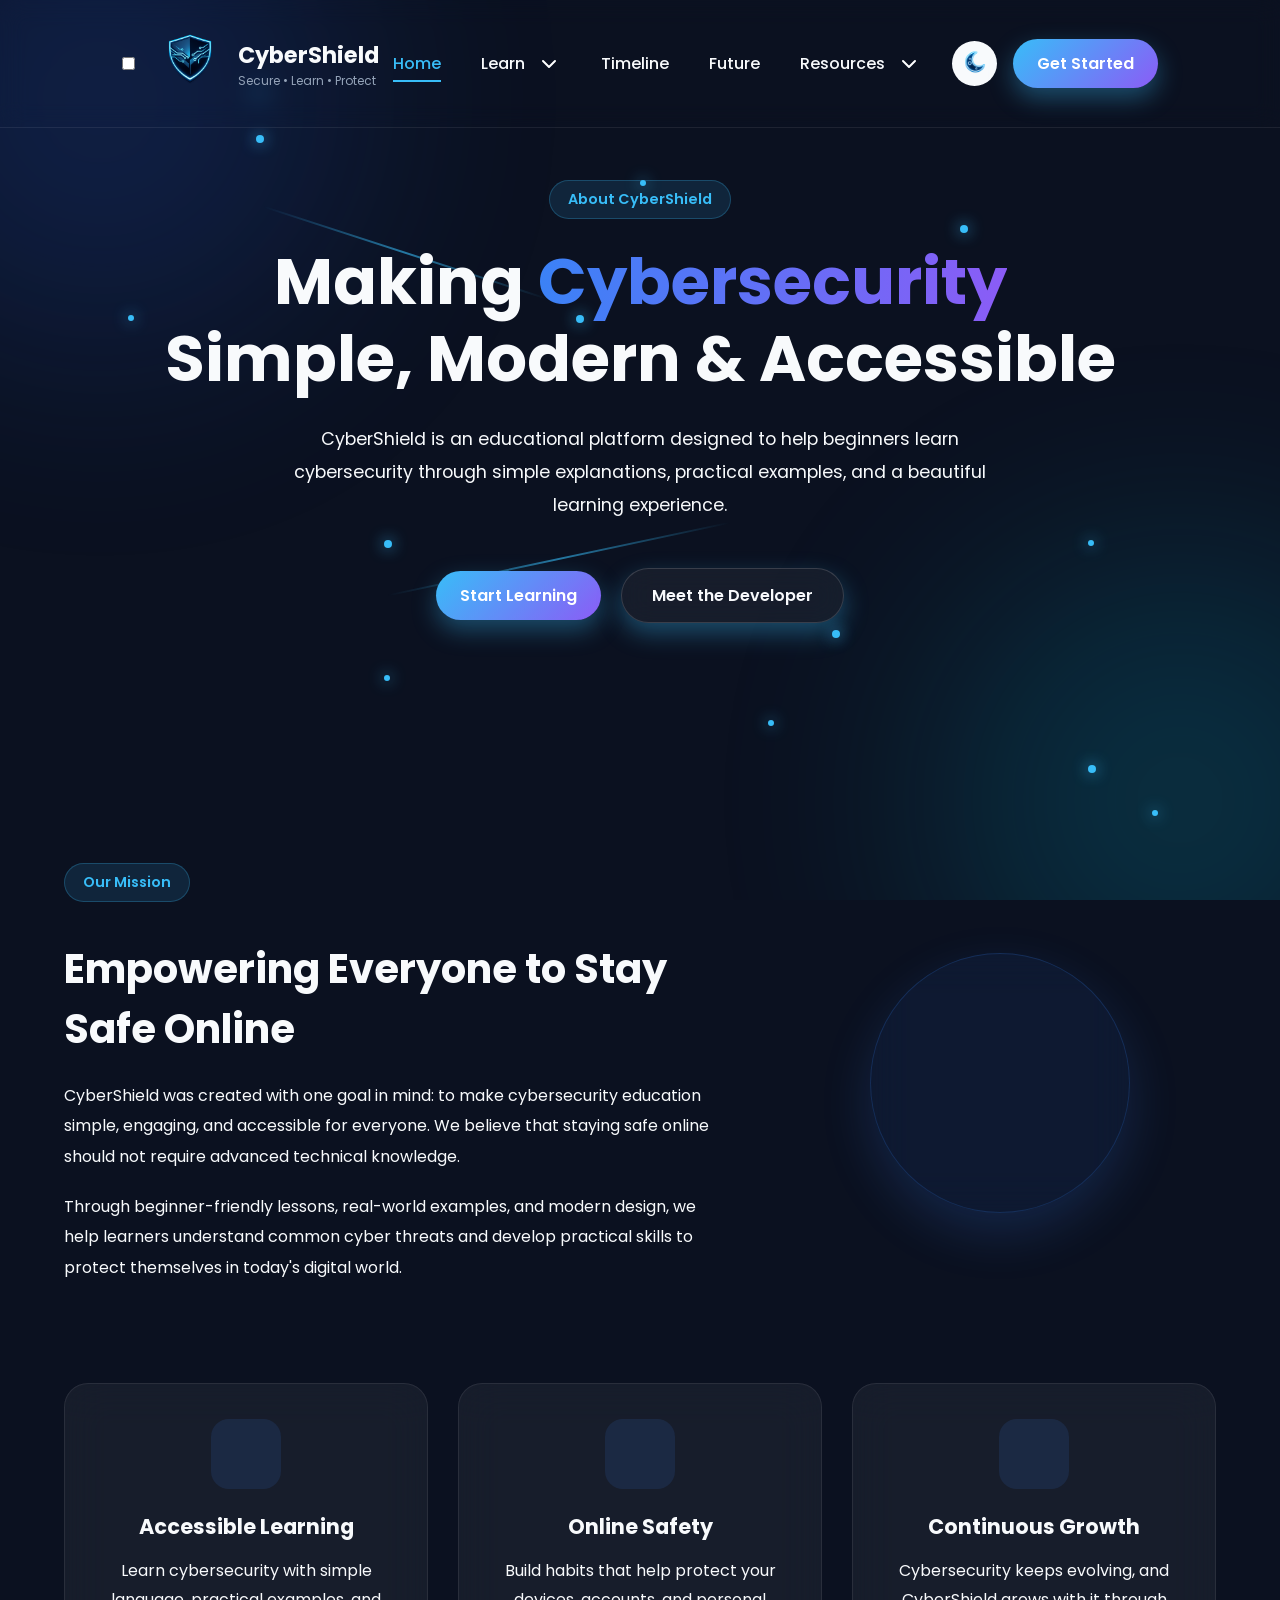
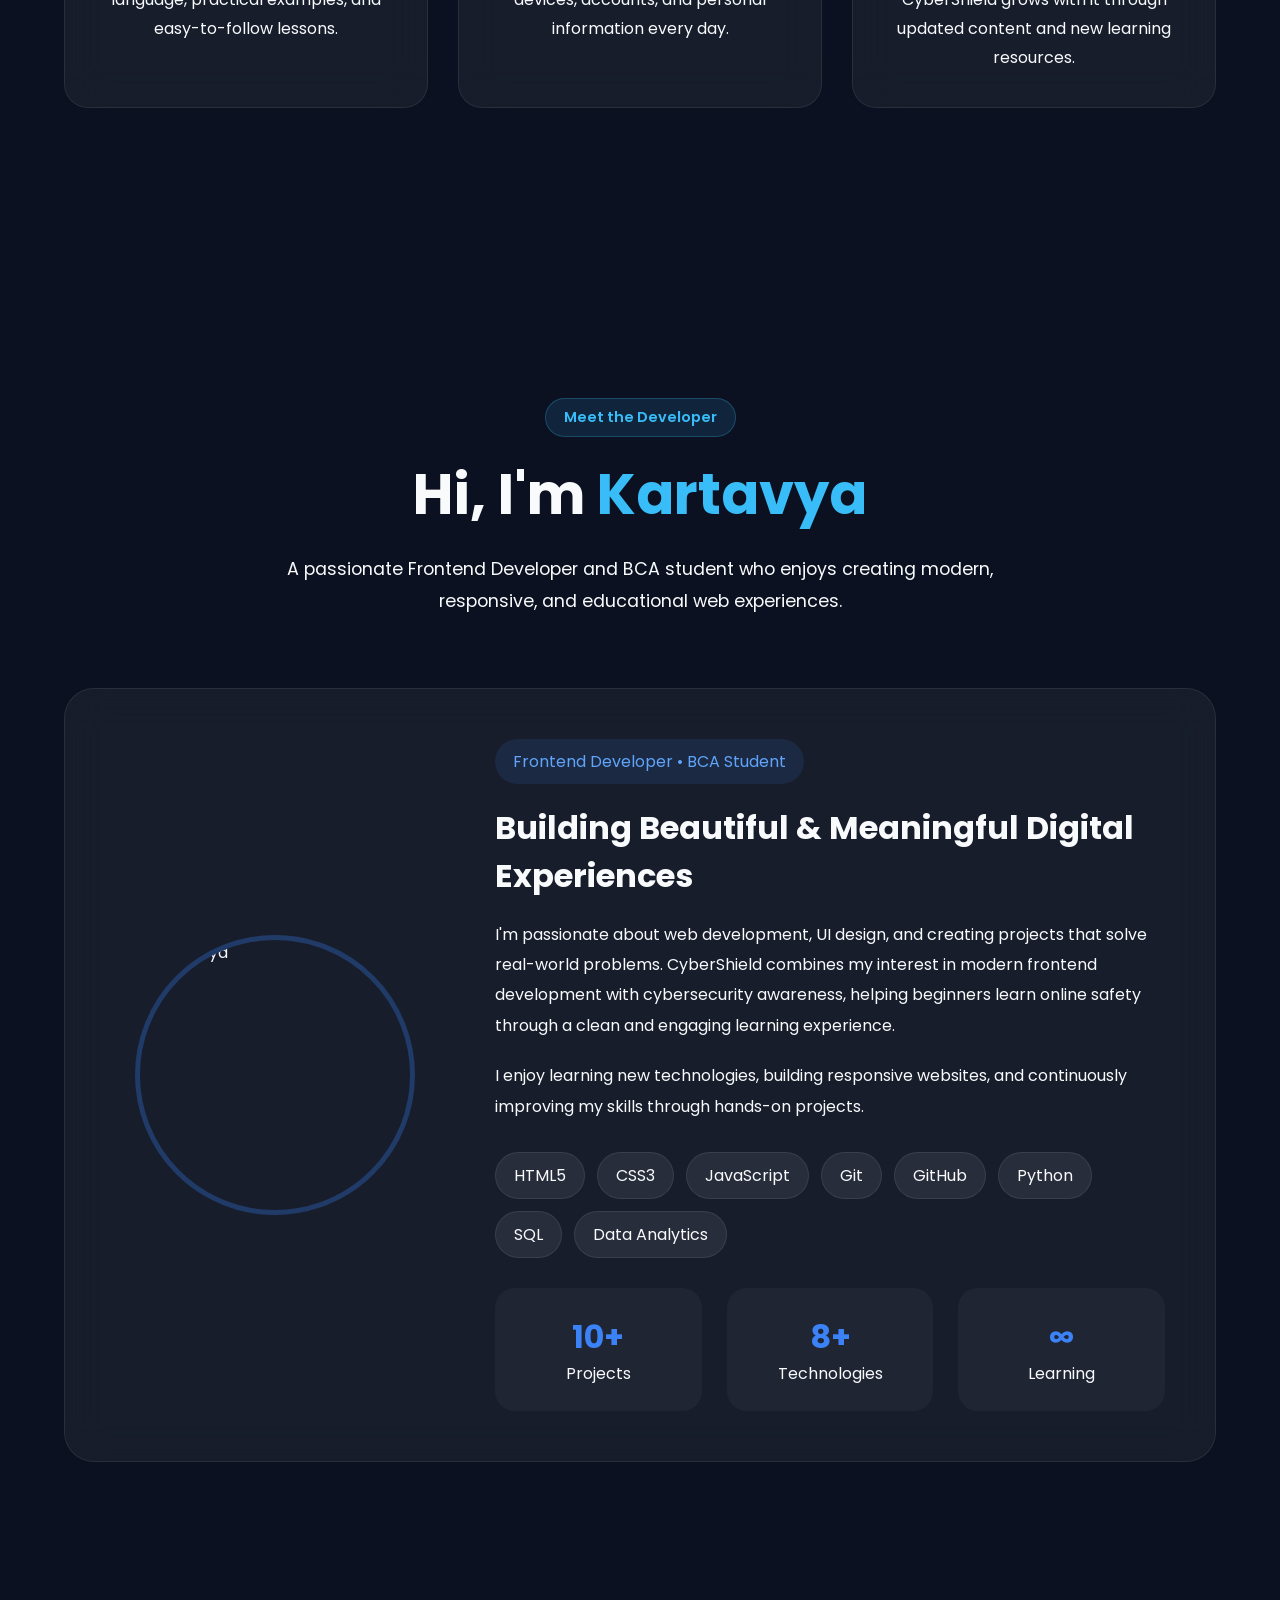
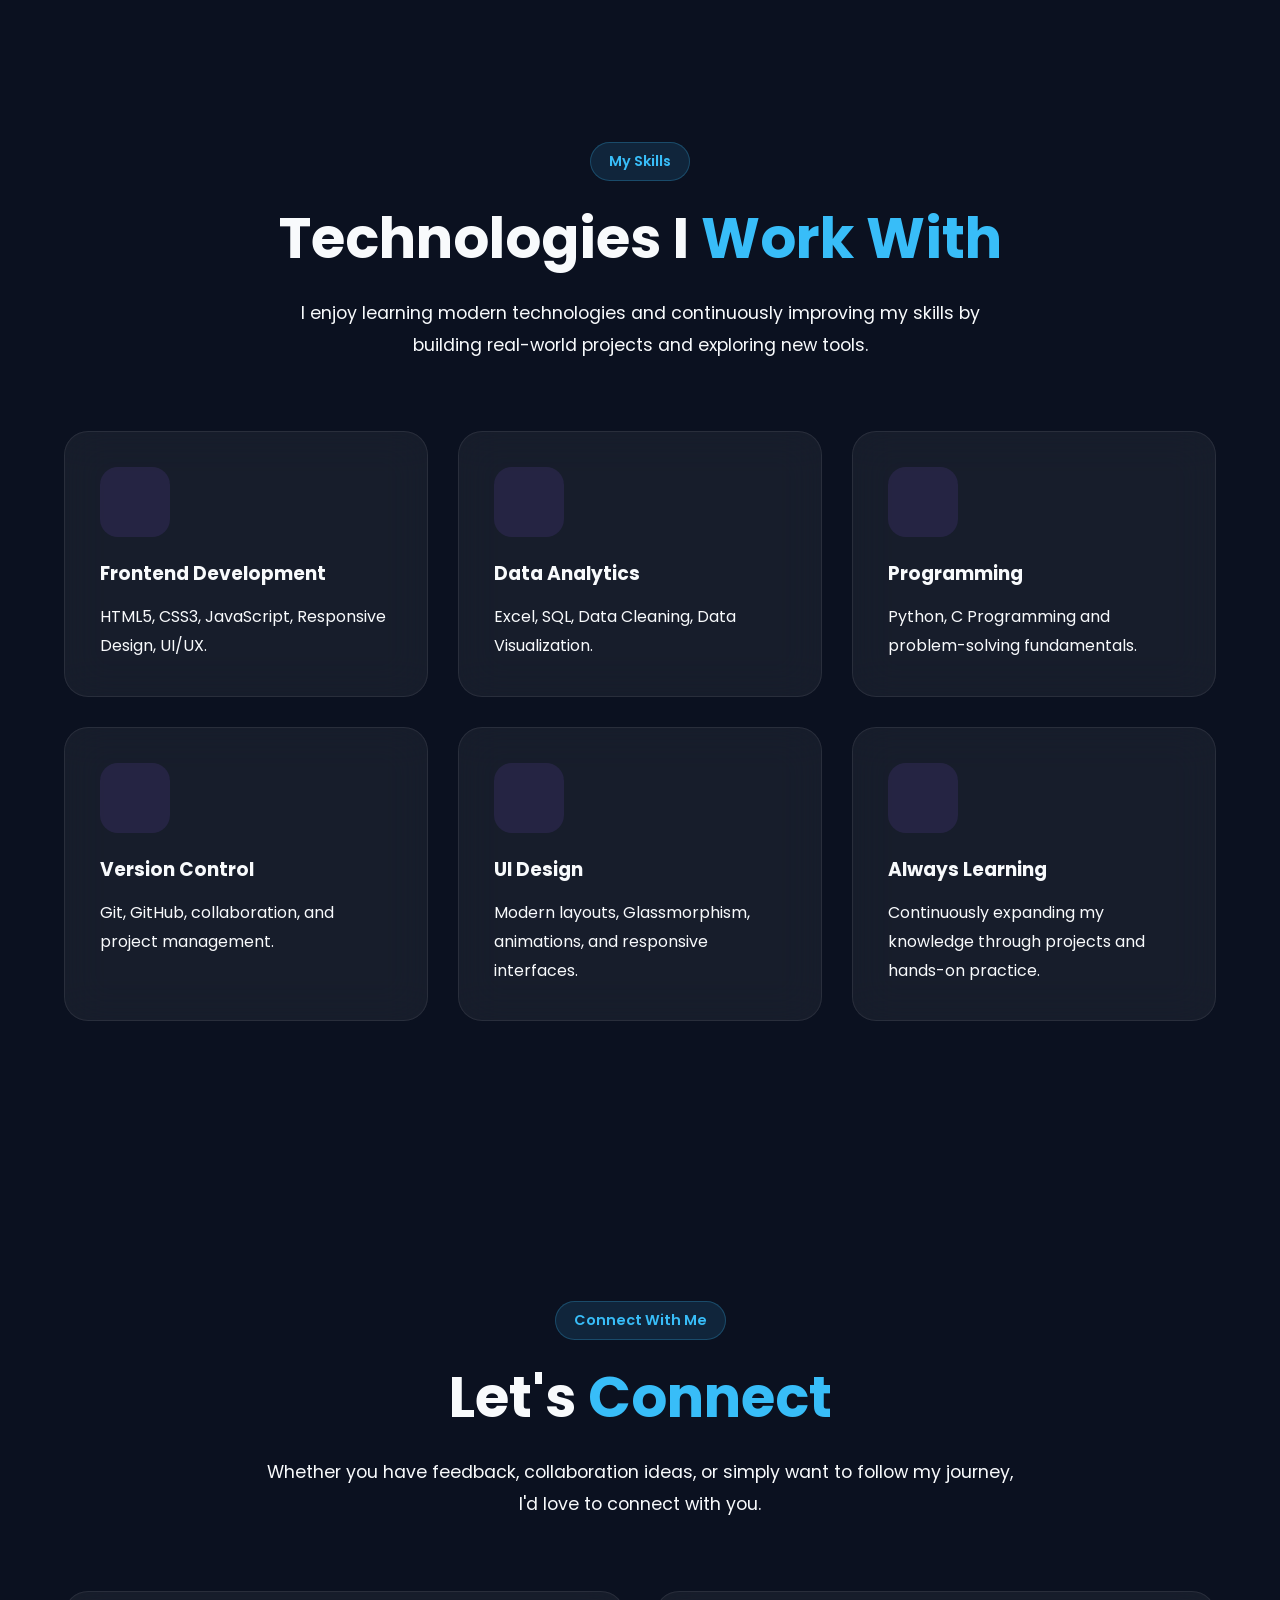
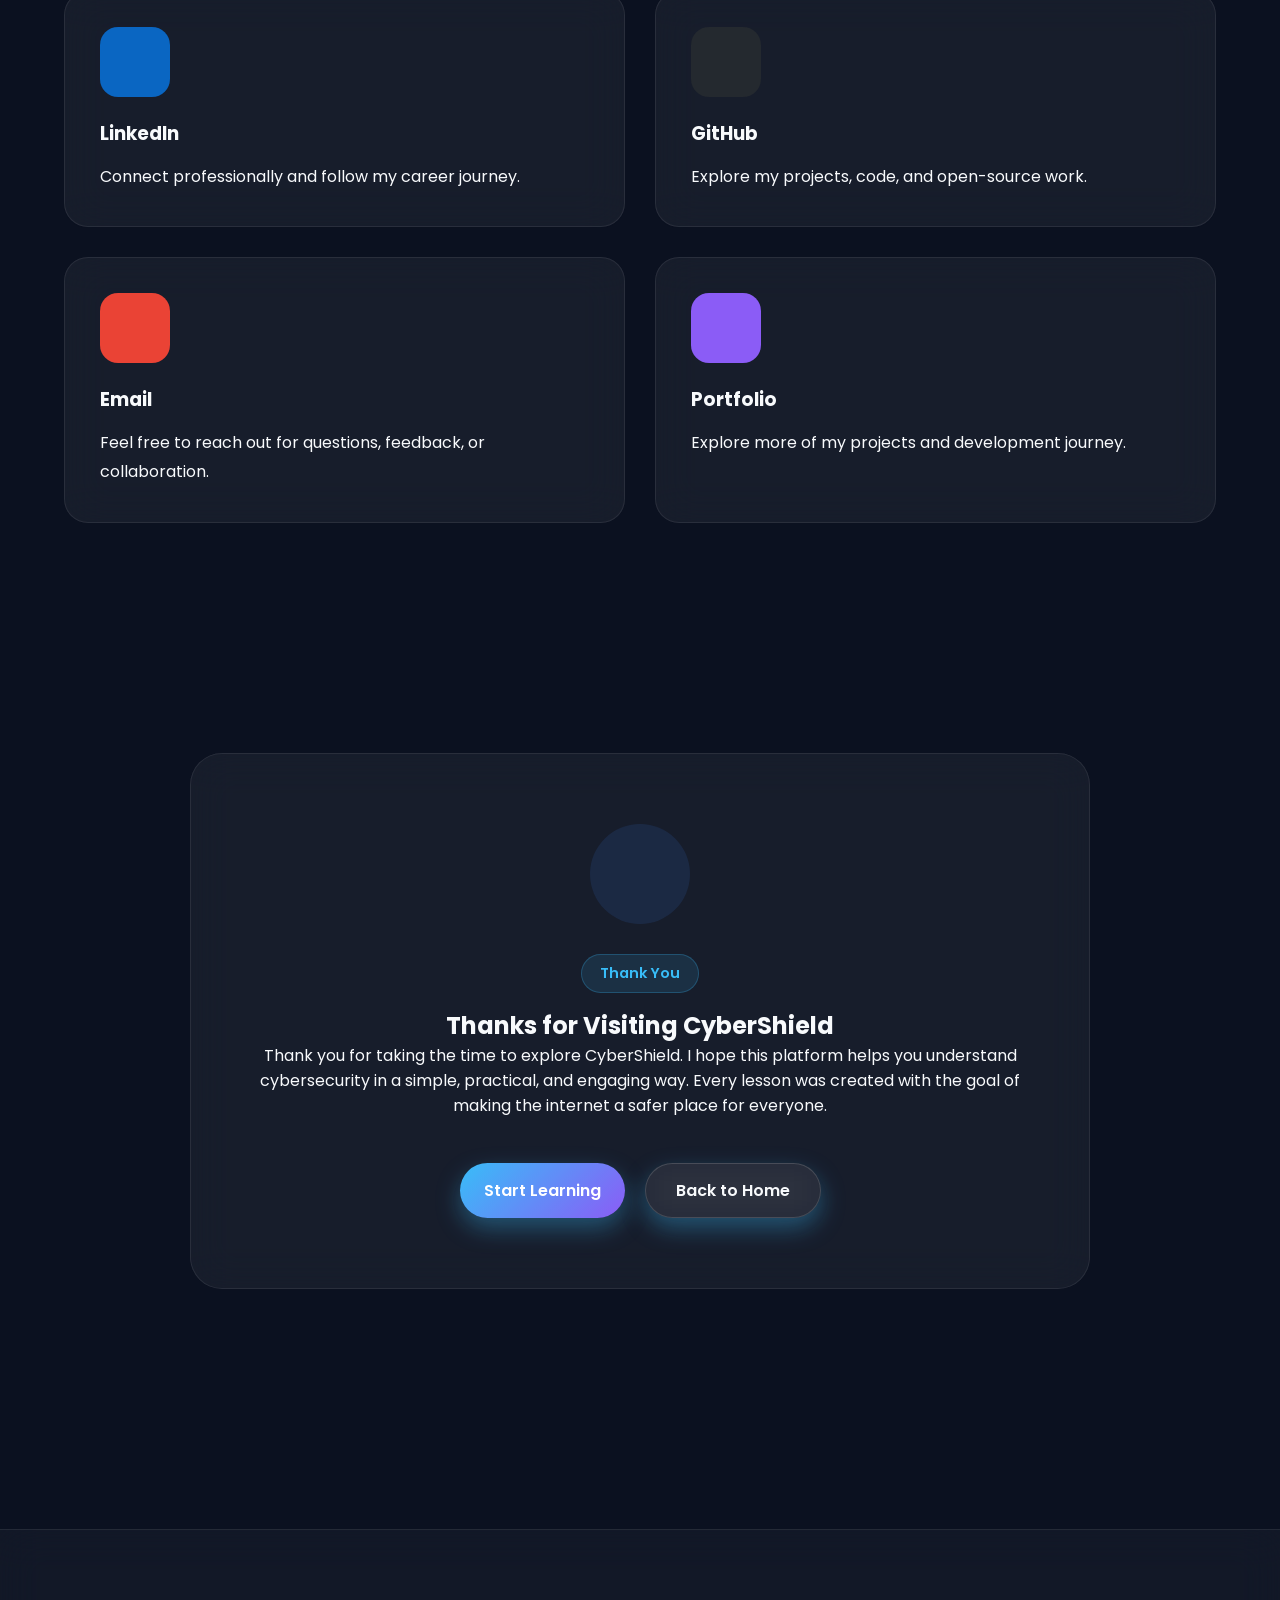
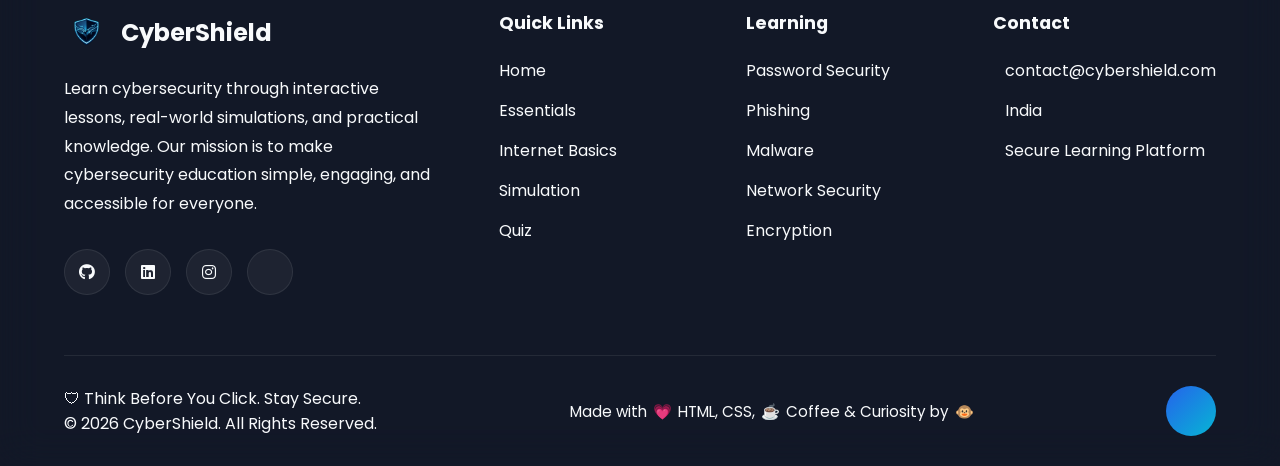
==== commit 988e6385: "checking" ====
--- a/About.html
+++ b/About.html
@@ -54,10 +54,13 @@
         <!-- Navbar -->
       <nav class="navbar">
         <div class="container nav-container">
+             <div class="container nav-container">
+          <input type="checkbox" id="nav-toggle" class="nav-toggle-checkbox" />
+<!-- menu responsive using cluade  -->
           <!-- Logo -->
           <div class="logo">
             <div class="logo-icon">
-              <img src="../assets/Icons/sheild-icon.png" alt="CyberShield-logo" />
+              <img src="assets/Icons/sheild-icon.png" alt="CyberShield-logo" />
             </div>
 
             <div class="logo-text">
@@ -132,6 +135,12 @@
 
           <!-- Right Side -->
           <div class="nav-actions">
+            <label for="nav-toggle" class="menu-toggle" aria-label="Toggle menu">
+              <span></span>
+              <span></span>
+              <span></span>
+            </label>
+
             <button class="theme-toggle" aria-label="Toggle Theme">
               <img
                 src="../assets/Icons/moon.png"
@@ -721,7 +730,7 @@
 
                 <a href="#home" class="footer-logo">
 
-                    <img src="../assets/Icons/sheild-icon.png" alt="CyberShield Logo">
+                    <img src="assets/Icons/sheild-icon.png" alt="CyberShield Logo">
 
                     <span>CyberShield</span>
 
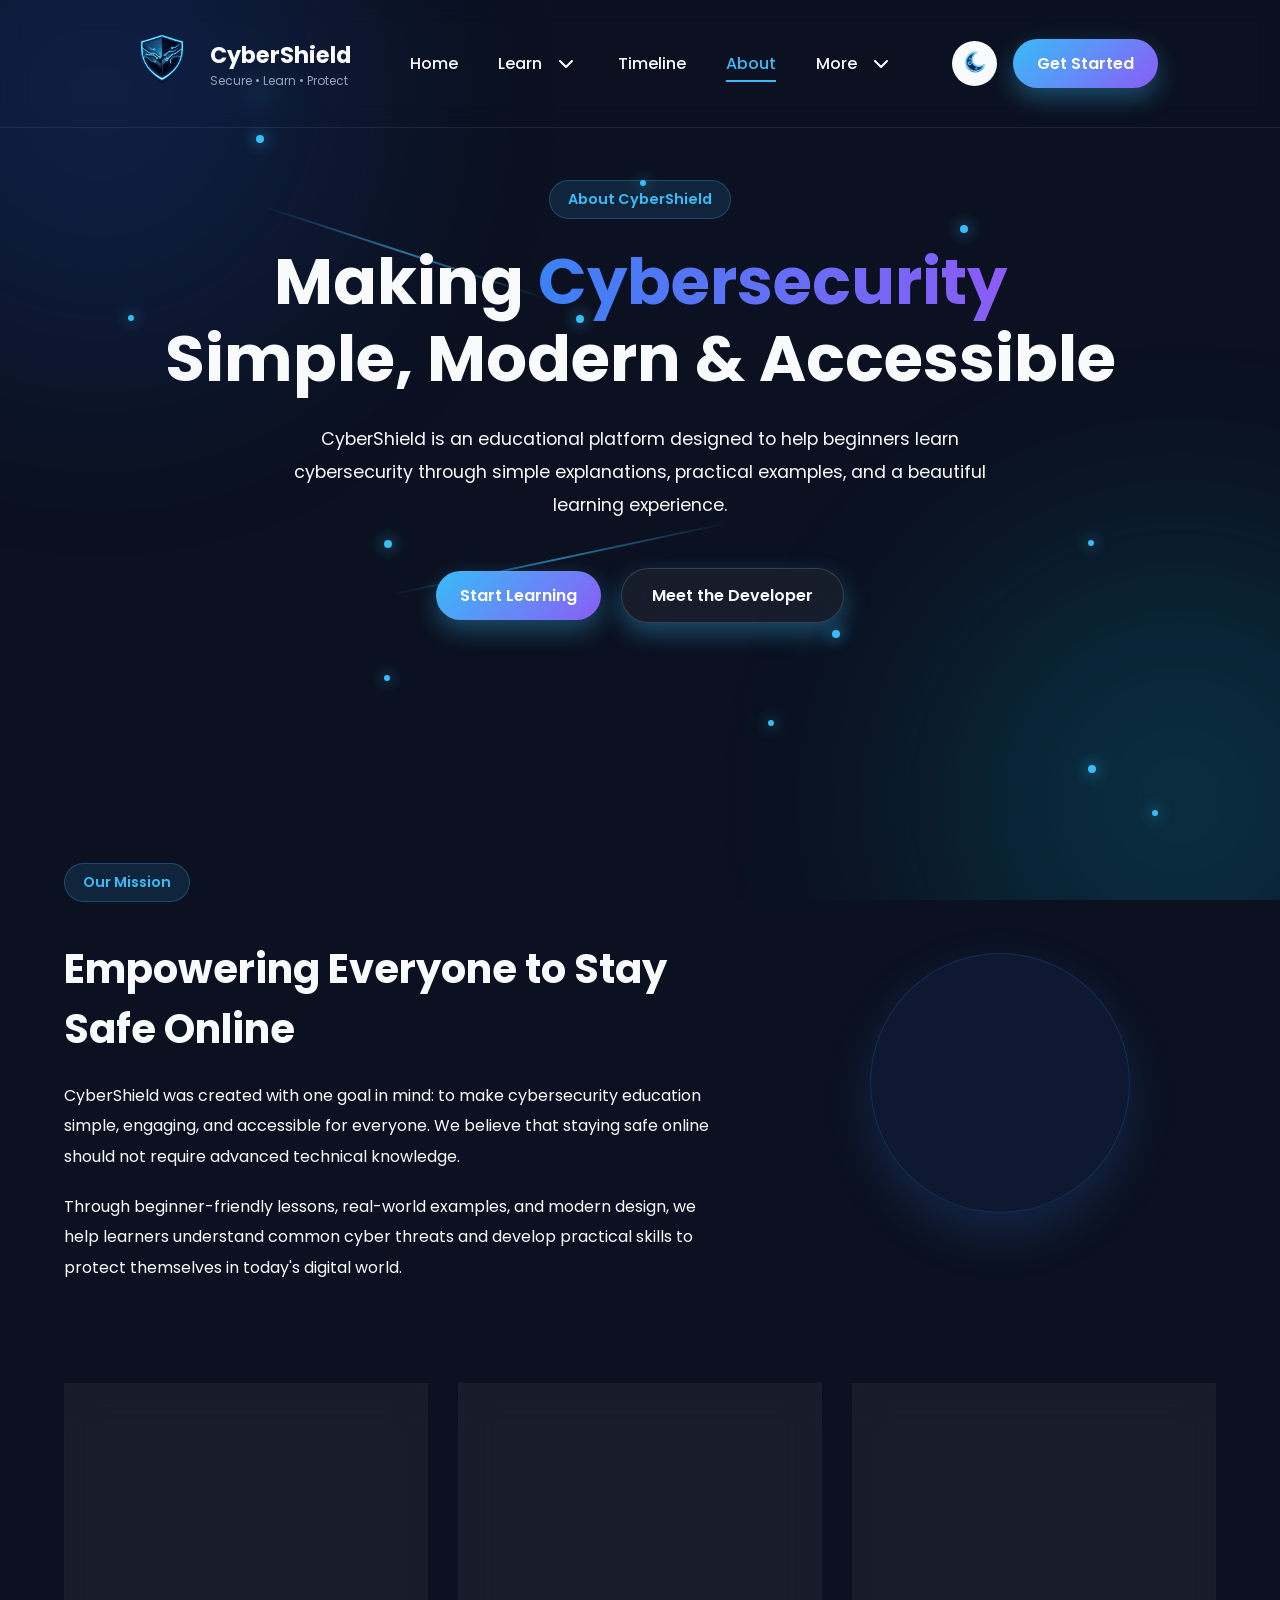
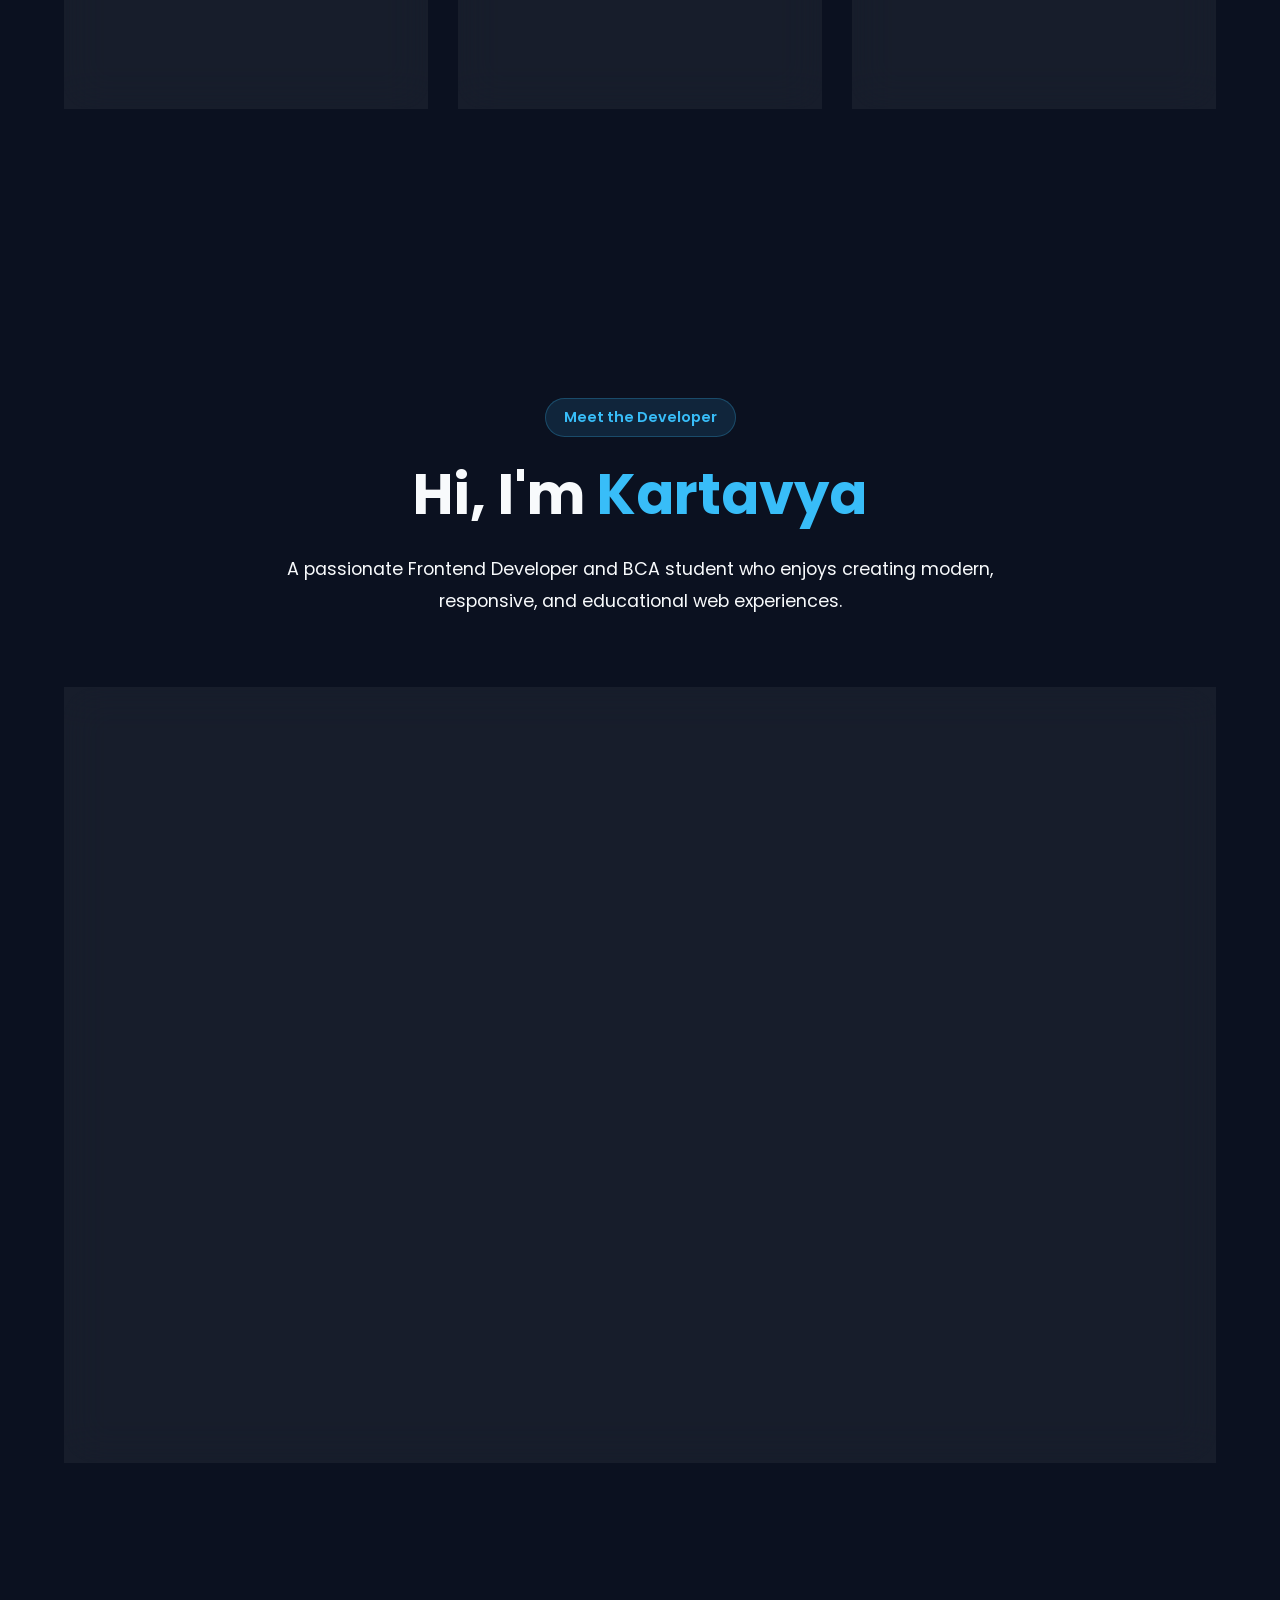
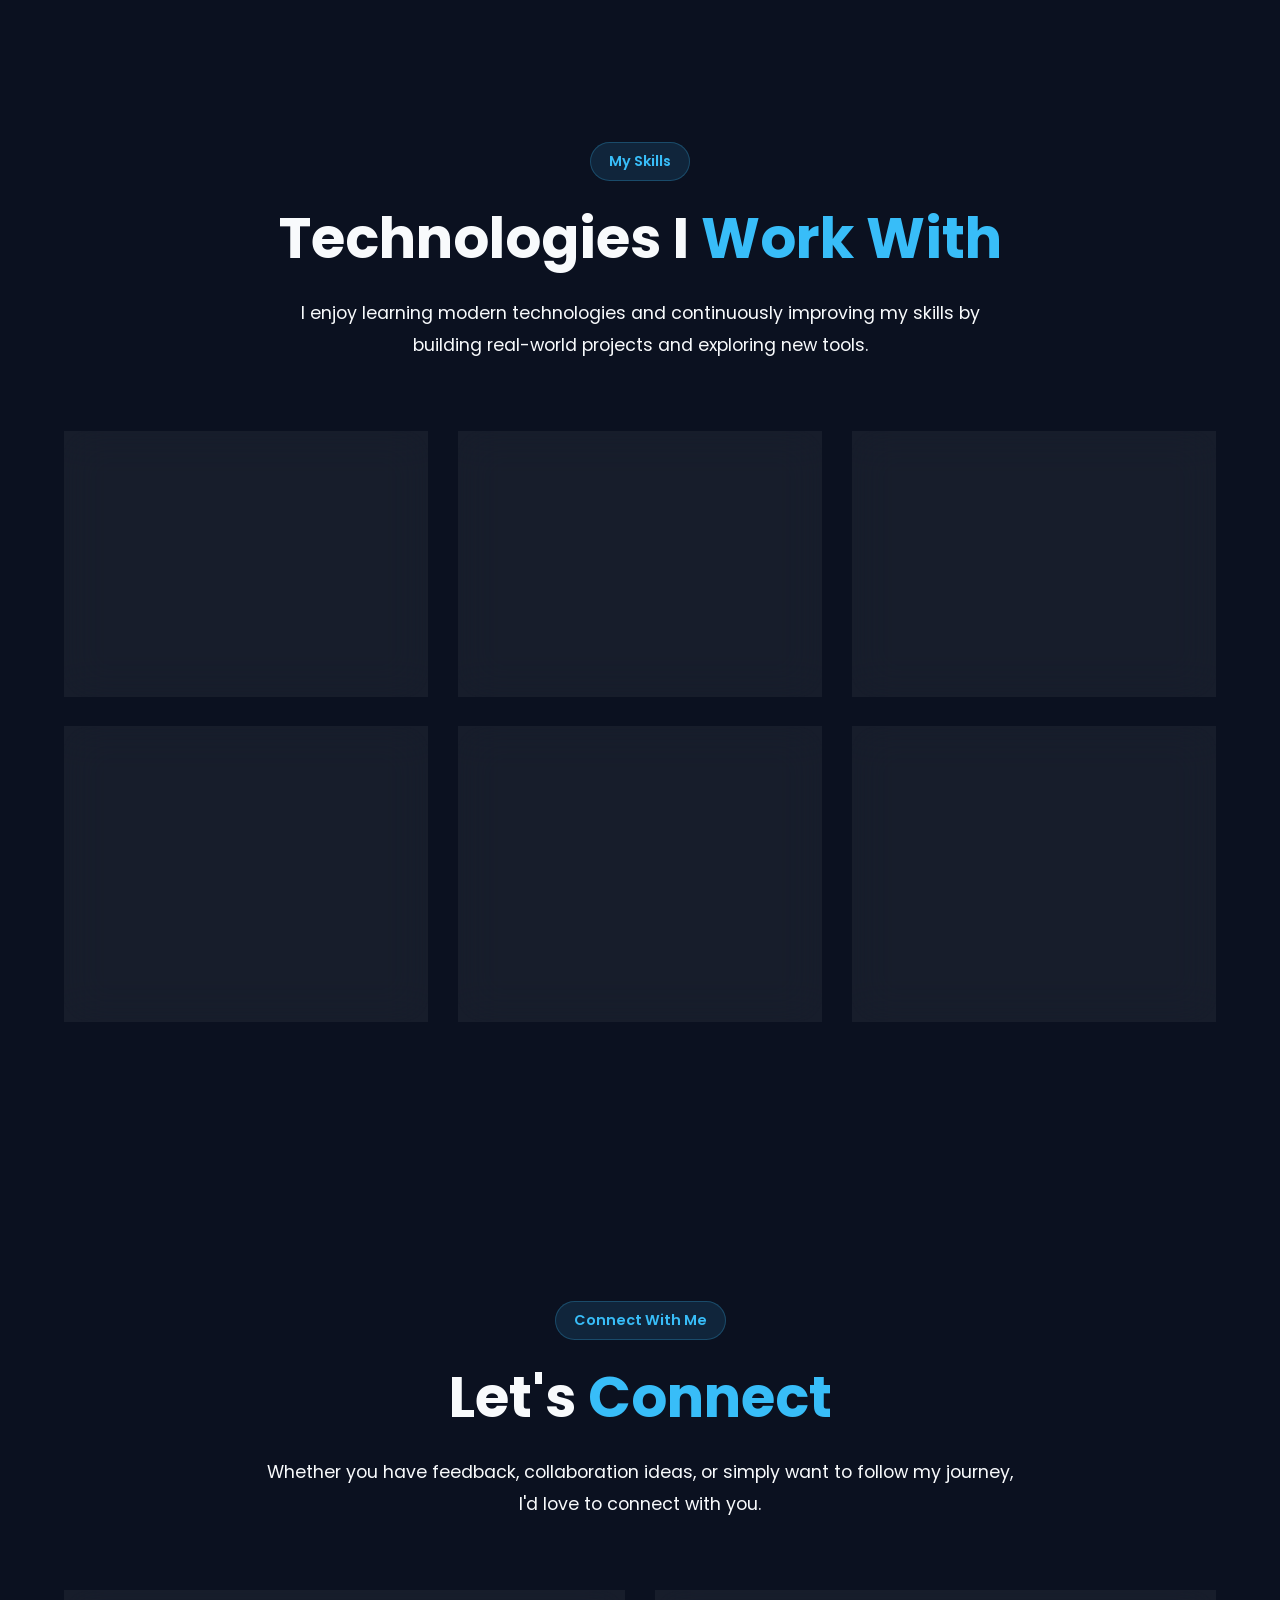
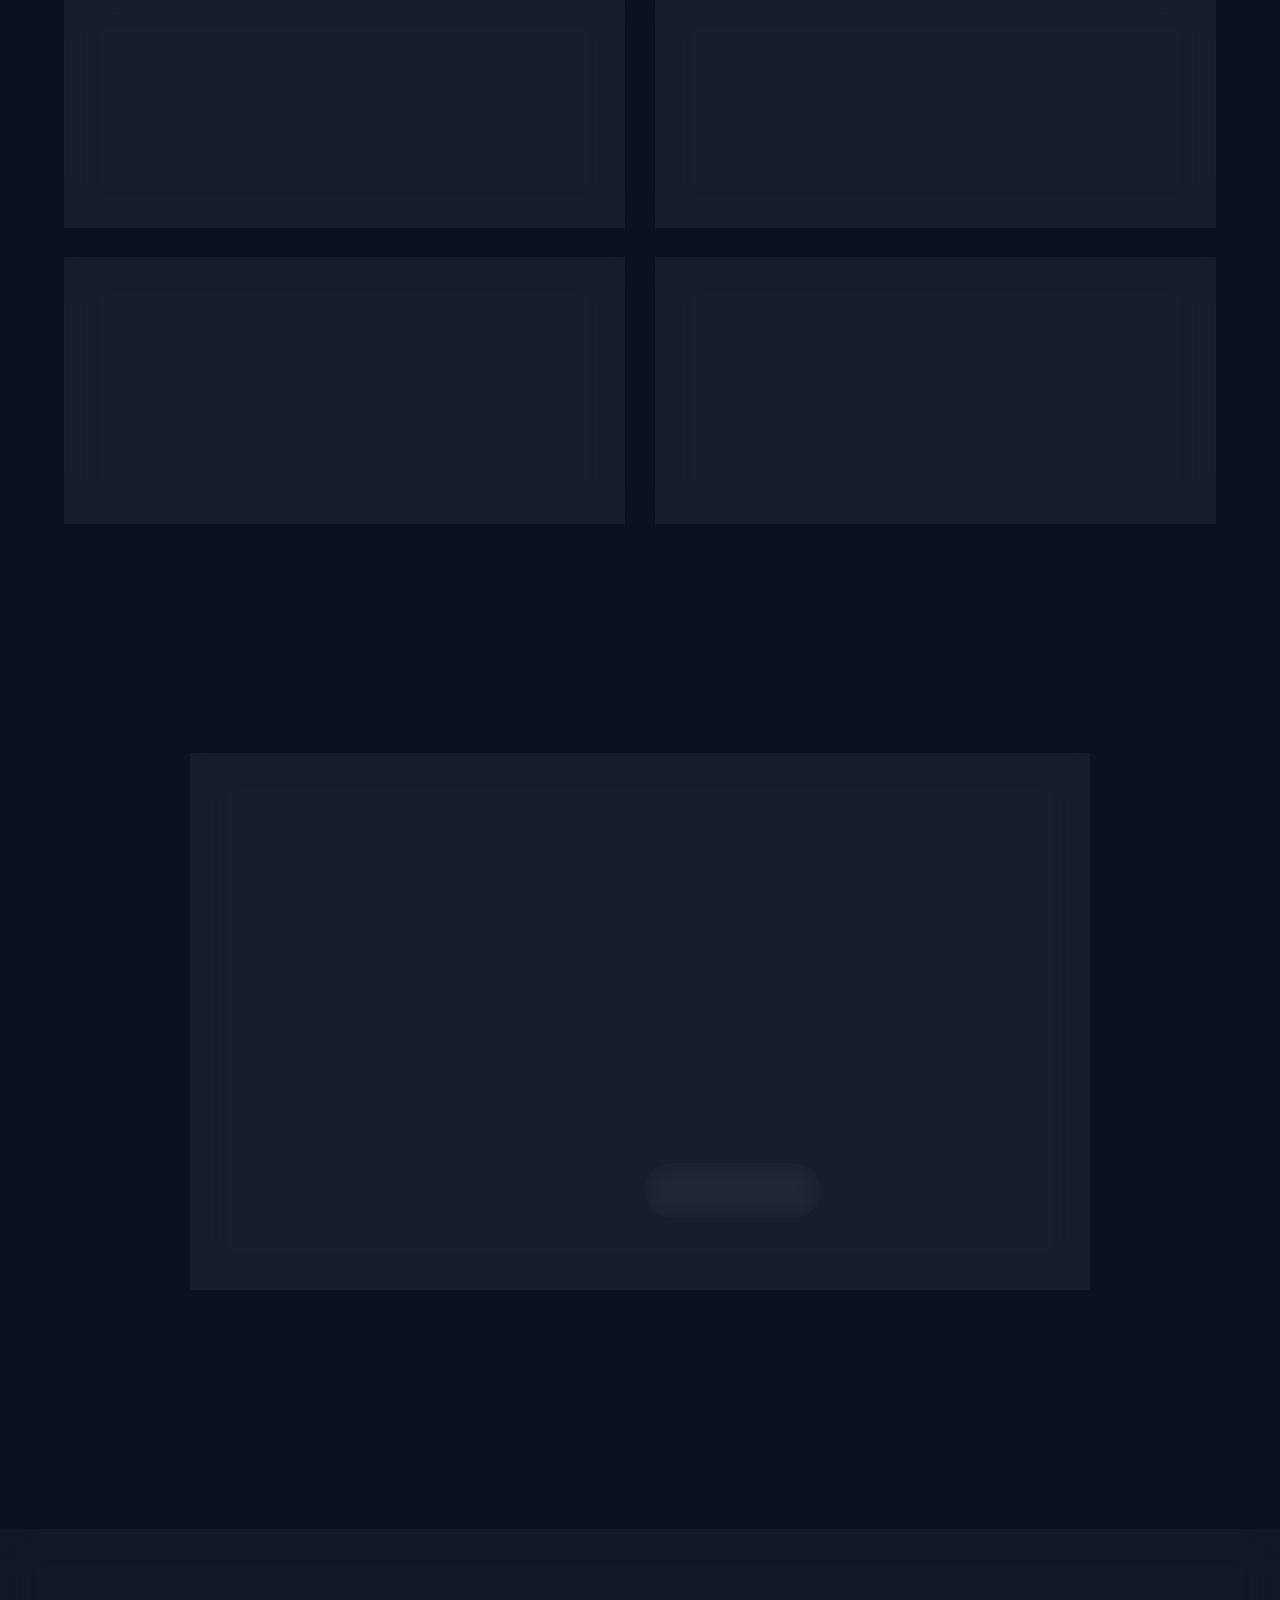
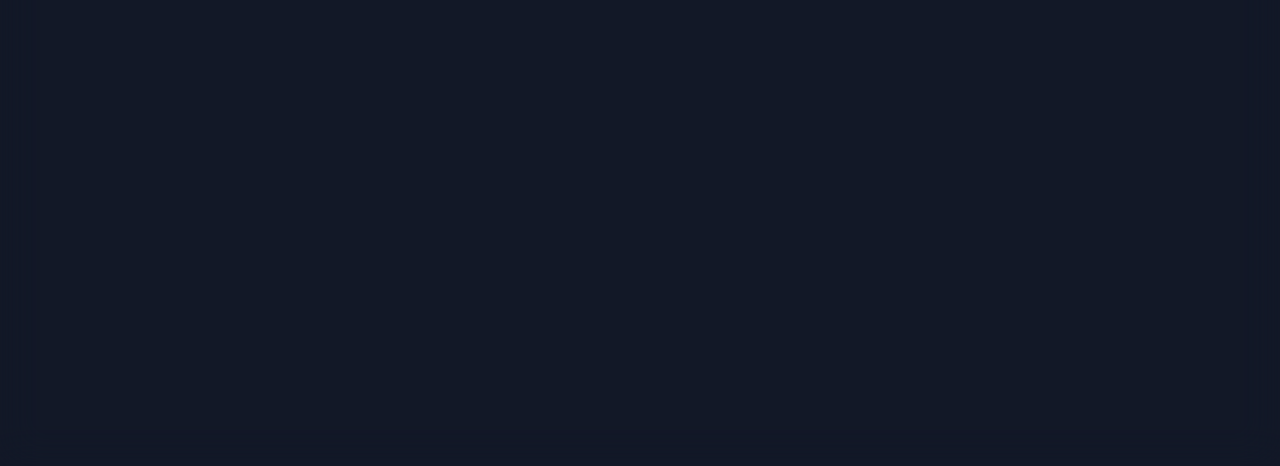
==== commit 98816231: "Fixed nav and footer" ====
--- a/About.html
+++ b/About.html
@@ -50,8 +50,7 @@
     <span class="node n5"></span>
     <span class="node n6"></span>
 </div>
-    <header>
-        <!-- Navbar -->
+  <header>
       <nav class="navbar">
         <div class="container nav-container">
              <div class="container nav-container">
@@ -71,9 +70,9 @@
 
           <!-- Navigation -->
           <ul class="nav-links">
-            <li><a href="home" class="active">Home</a></li>
-
-            <li class="dropdown">
+            <li><a href="#home">Home</a></li>
+
+            <li class="dropdown" >
               <a href="#">
                 Learn
                 <svg
@@ -93,21 +92,19 @@
               </a>
 
               <ul class="dropdown-menu">
-                <li><a href="#learn">What is Cybersecurity</a></li>
+                <li><a href="learn.html#categories">What is Cybersecurity</a></li>
                 <li><a href="#internet">Internet Security</a></li>
                 <li><a href="#threats">Cyber Threats</a></li>
-                <li><a href="#">Protection Methods</a></li>
+                <li><a href="learn.html#lessons">Protection Methods</a></li>
                 <li><a href="#simulation">Simulation</a></li>
                 <li><a href="#quiz">CyberSecurity Quiz</a></li>
               </ul>
             </li>
 
-            <li><a href="#">Timeline</a></li>
-            <li><a href="#">Future</a></li>
-
+            <li><a href="vision-roadmap.html#timeline">Timeline</a></li>
+            <li><a href="About.html" class="active">About</a></li>
             <li class="dropdown">
-              <a href="#"
-                >Resources
+              <a >More
                 <svg
                   xmlns="http://www.w3.org/2000/svg"
                   width="24"
@@ -118,17 +115,17 @@
                   stroke-width="2"
                   stroke-linecap="round"
                   stroke-linejoin="round"
-                  class="lucide lucide-chevron-down-icon lucide-chevron-down chevron"
-                >
+                  class="lucide lucide-chevron-down-icon lucide-chevron-down chevron">
                   <path d="m6 9 6 6 6-6" />
                 </svg>
               </a>
 
               <ul class="dropdown-menu">
-                <li><a href="#">Career Roadmap</a></li>
-                <li><a href="#">Glossary</a></li>
-                <li><a href="#">FAQ</a></li>
-                <li><a href="#">Contact</a></li>
+                <li><a href="learn.html#roadmap">Roadmap</a></li>
+                <li><a href="About.html#developer">Meet Developer</a></li>
+                <li><a href="contact.html#faq">FAQ</a></li>
+                <li><a href="contact.html">Contact</a></li>
+                <li><a href="learn.html">Questions?</a></li>
               </ul>
             </li>
           </ul>
@@ -143,13 +140,13 @@
 
             <button class="theme-toggle" aria-label="Toggle Theme">
               <img
-                src="../assets/Icons/moon.png"
+                src="assets/Icons/moon.png"
                 alt="Dark Mode"
                 class="theme-icon"
               />
             </button>
 
-            <a href="#" class="btn"> Get Started </a>
+            <a href="learn.html" class="btn"> Get Started </a>
           </div>
         </div>
       </nav>
@@ -720,161 +717,100 @@
 <!-- Footer -->
 
 <footer class="footer">
-
     <div class="container">
-
         <div class="footer-grid">
 
             <!-- Brand -->
             <div class="footer-column">
-
                 <a href="#home" class="footer-logo">
-
                     <img src="assets/Icons/sheild-icon.png" alt="CyberShield Logo">
-
                     <span>CyberShield</span>
-
                 </a>
-
                 <p class="footer-description">
                     Learn cybersecurity through interactive lessons, real-world simulations, and practical knowledge. Our mission is to make cybersecurity education simple, engaging, and accessible for everyone.
                 </p>
-
                 <div class="footer-social">
-
-                    <a href="#" aria-label="GitHub">
+                    <a href="https://github.com/chiku7905" aria-label="GitHub">
                         <i class="fa-brands fa-github"></i>
                     </a>
 
-                    <a href="#" aria-label="LinkedIn">
+                    <a href="https://linkedin.com/in/kartavyas21" aria-label="LinkedIn">
                         <i class="fa-brands fa-linkedin"></i>
                     </a>
 
-                    <a href="#" aria-label="Twitter">
+                    <a href="https://instagram.com/deepak_rajp0ot" aria-label="Twitter">
                         <i class="fa-brands fa-instagram"></i>
                     </a>
 
                     <a href="mailto:kartavyasingh9044@gmail.com" aria-label="Email">
                         <i data-lucide="mail"></i>
                     </a>
-
-                </div>
-
-            </div>
-
+                </div>
+
+            </div>
             <!-- Quick Links -->
             <div class="footer-column">
-
                 <h3>Quick Links</h3>
-
                 <ul>
-
                     <li><a href="#home">Home</a></li>
-
                     <li><a href="#essentials">Essentials</a></li>
-
                     <li><a href="#internet">Internet Basics</a></li>
-
                     <li><a href="#simulation">Simulation</a></li>
-
                     <li><a href="#quiz">Quiz</a></li>
-
                 </ul>
-
             </div>
 
             <!-- Learning -->
             <div class="footer-column">
-
                 <h3>Learning</h3>
-
                 <ul>
-
-                    <li><a href="#">Password Security</a></li>
-
-                    <li><a href="#">Phishing</a></li>
-
-                    <li><a href="#">Malware</a></li>
-
-                    <li><a href="#">Network Security</a></li>
-
-                    <li><a href="#">Encryption</a></li>
-
+                    <li><a href="Topics/password-security.html">Password Security</a></li>
+                    <li><a href="Topics/phishing-attacks.html">Phishing</a></li>
+                    <li><a href="Topics/malware.html">Malware</a></li>
+                    <li><a href="Topics/network-security.html">Network Security</a></li>
+                    <li><a href="Topics/internet-basics.html">About Internet</a></li>
                 </ul>
-
             </div>
 
             <!-- Contact -->
             <div class="footer-column">
-
                 <h3>Contact</h3>
-
                 <ul class="contact-list">
-
                     <li>
                         <i data-lucide="mail"></i>
                         <a href="mailto:kartavasingh9044@gmail.com">contact@cybershield.com</a>
                     </li>
-
                     <li>
                         <i data-lucide="map-pin"></i>
                         India
                     </li>
-
                     <li>
                         <i data-lucide="shield-check"></i>
                         Secure Learning Platform
                     </li>
-
                 </ul>
-
-            </div>
-
-        </div>
-
+            </div>
+        </div>
         <div class="footer-bottom">
 
     <div class="footer-bottom-left">
-
         <p class="footer-tagline">
             🛡 Think Before You Click.
             <span>Stay Secure.</span>
         </p>
-
-        <p class="copyright">
-            © 2026 CyberShield. All Rights Reserved.
-        </p>
-
+        <p class="copyright">© 2026 CyberShield. All Rights Reserved.</p>
     </div>
-
-    <p class="made-with">
-
-        Made with
-
-        <span class="heart">💗</span>
-
-        HTML, CSS,
-
-        <span class="coffee">☕</span>
-
-        Coffee & Curiosity
-
-        by
-
-        <span class="author">🐵</span>
-
+    <p class="made-with">Made with
+            <span class="heart">💗</span>HTML, CSS,<span class="coffee">☕</span>Coffee & Curiosity
+                by
+         <span class="author">🐵</span>
     </p>
 
     <a href="#home" class="back-to-top" aria-label="Back to Top">
-
         <i data-lucide="arrow-up"></i>
-
     </a>
-
 </div>
-
     </div>
-
 </footer>
 
 <script src="https://unpkg.com/lucide@latest"></script>
--- a/css/style.css
+++ b/css/style.css
@@ -219,7 +219,7 @@
     left: 0;
     min-width: 250px;
     list-style: none;
-    background: rgba(17, 25, 40, .85);
+    background: var(--surface);
     backdrop-filter: blur(18px);
     border: 1px solid rgba(255, 255, 255, .1);
     border-radius: 16px;
@@ -231,6 +231,7 @@
     transition: opacity .3s ease,
         transform .3s ease,
         visibility .3s ease;
+        z-index: 99;
 }
 
 .dropdown:hover .dropdown-menu {
@@ -377,6 +378,7 @@
     height: auto;
     filter: drop-shadow(0 0 20px rgba(56, 189, 248, .35)) drop-shadow(0 0 60px rgba(56, 189, 248, .25));
     animation: float 5s ease-in-out infinite;
+    animation: rotateGlobe 35s linear infinite;
 }
 
 .btn-secondary {
@@ -460,23 +462,11 @@
 ================================ */
 .floating-icon {
     position: absolute;
-
     width: 60px;
     height: 60px;
-
     display: flex;
     justify-content: center;
     align-items: center;
-
-    /* background: rgba(17,25,40,.75);
-    backdrop-filter: blur(12px);
-
-    border: 1px solid rgba(255,255,255,.08);
-
-    border-radius: 16px;
-
-    box-shadow: 0 8px 20px rgba(0,0,0,.25); */
-
     animation: floatIcon 4s ease-in-out infinite;
 }
 
@@ -487,22 +477,22 @@
 
 .icon-1 {
     top: 12%;
-    left: 40px;
+    left:30px;
 }
 
 .icon-2 {
-    top: 25%;
-    right: -25px;
+    top: 10%;
+    right: 10px;
 }
 
 .icon-3 {
     bottom: 12%;
-    right: -20px;
+    right: 10px;
 }
 
 .icon-4 {
     bottom: 15%;
-    left: 40px;
+    left: 30px;
 }
 
 .icon-1 {
--- a/css/animations.css
+++ b/css/animations.css
@@ -97,4 +97,13 @@
         box-shadow:0 0 10px rgba(56,189,248,.3);
     }
 
+}
+
+@keyframes rotateGlobe {
+from{
+    transform: rotate(0deg);
+}
+to{
+    transform: rotate(360deg);
+}
 }
--- a/css/responsive.css
+++ b/css/responsive.css
@@ -0,0 +1,533 @@
+/* =========================================================
+   RESPONSIVE.CSS
+   Load this AFTER style.css
+   <link rel="stylesheet" href="style.css">
+   <link rel="stylesheet" href="responsive.css">
+
+   Breakpoints used:
+   1200px  - large desktops / laptops
+   992px   - tablets landscape
+   768px   - tablets portrait
+   576px   - large phones
+   400px   - small phones
+========================================================= */
+
+
+/* =======================
+   BASE (all screen sizes)
+=========================== */
+.nav-toggle-checkbox {
+    display: none;
+}
+
+.menu-toggle {
+    display: none;
+}
+
+
+/* =======================
+   1200px — LARGE SCREENS
+=========================== */
+@media (max-width: 1200px) {
+
+    .hero-container {
+        gap: 50px;
+    }
+
+    .hero-content h1 {
+        font-size: 2.6rem;
+    }
+
+    .essentials-grid {
+        gap: 22px;
+    }
+}
+
+
+/* =======================
+   992px — TABLET LANDSCAPE
+=========================== */
+@media (max-width: 992px) {
+
+    /* ---- Navbar (pure CSS, no JS — checkbox hack) ---- */
+
+    /* the checkbox itself stays invisible */
+    .nav-toggle-checkbox {
+        display: none;
+    }
+
+    /* hamburger icon, hidden on desktop, shown here at 992px */
+    .menu-toggle {
+        display: flex;
+        flex-direction: column;
+        justify-content: center;
+        gap: 5px;
+        width: 32px;
+        height: 32px;
+        cursor: pointer;
+        z-index: 1200;
+    }
+
+    .menu-toggle span {
+        display: block;
+        width: 100%;
+        height: 2px;
+        background: var(--text);
+        transition: var(--transition);
+    }
+
+    .nav-links {
+        position: fixed;
+        top: 0;
+        right: -100%;
+        height: 100vh;
+        width: min(75%, 320px);
+        flex-direction: column;
+        justify-content: center;
+        gap: 30px;
+        background: rgba(11, 17, 32, .97);
+        backdrop-filter: blur(18px);
+        border-left: 1px solid var(--border);
+        transition: right .4s ease;
+        z-index: 1100;
+    }
+
+    /* when checkbox is checked, push the menu into view */
+    .nav-toggle-checkbox:checked ~ .nav-links {
+        right: 0;
+    }
+
+    /* animate hamburger into an X */
+    .nav-toggle-checkbox:checked ~ .nav-actions .menu-toggle span:nth-child(1),
+    .nav-toggle-checkbox:checked ~ .menu-toggle span:nth-child(1) {
+        transform: translateY(7px) rotate(45deg);
+    }
+
+    .nav-toggle-checkbox:checked ~ .nav-actions .menu-toggle span:nth-child(2),
+    .nav-toggle-checkbox:checked ~ .menu-toggle span:nth-child(2) {
+        opacity: 0;
+    }
+
+    .nav-toggle-checkbox:checked ~ .nav-actions .menu-toggle span:nth-child(3),
+    .nav-toggle-checkbox:checked ~ .menu-toggle span:nth-child(3) {
+        transform: translateY(-7px) rotate(-45deg);
+    }
+
+    /* dim the page behind the open menu, tap anywhere to imply closing (checkbox label covers full nav) */
+    .nav-toggle-checkbox:checked ~ .nav-links::before {
+        content: "";
+        position: fixed;
+        inset: 0;
+        z-index: -1;
+    }
+
+    .nav-actions {
+        gap: 10px;
+        flex-shrink: 0;
+    }
+
+    /* prevent the fixed navbar row from overflowing on narrow screens */
+    .nav-container {
+        flex-wrap: nowrap;
+    }
+
+    .logo {
+        min-width: 0;
+        overflow: hidden;
+    }
+
+    .logo-text h2 {
+        white-space: nowrap;
+    }
+
+    /* theme toggle stays clearly visible on mobile */
+    .theme-toggle {
+        width: 44px;
+        height: 44px;
+    }
+
+    .theme-icon {
+        width: 26px;
+        height: 26px;
+    }
+
+    /* shrink Get Started button so it fully fits */
+    .nav-actions .btn {
+        padding: 9px 16px;
+        font-size: .85rem;
+        white-space: nowrap;
+    }
+
+    /* ---- Hero ---- */
+    .hero-container {
+        flex-direction: column;
+        text-align: center;
+        gap: 50px;
+        padding-top: 20px;
+    }
+
+    .hero-content {
+        order: 1;
+    }
+
+    .hero-image {
+        order: 2;
+    }
+
+    .hero-content p {
+        margin-inline: auto;
+    }
+
+    .hero-buttons {
+        justify-content: center;
+        flex-wrap: wrap;
+    }
+
+    .hero-image img {
+        max-width: 420px;
+    }
+
+    .floating-icon {
+        width: 46px;
+        height: 46px;
+    }
+
+    .floating-icon img {
+        width: 38px;
+        height: 38px;
+    }
+
+    /* ---- Mission ---- */
+    .mission-section {
+        padding: 90px 0;
+    }
+
+    /* ---- Essentials cards ---- */
+    .essentials-grid {
+        grid-template-columns: repeat(2, 1fr);
+    }
+
+    /* ---- Internet timeline ---- */
+    .timeline-track {
+        padding: 20px 40px;
+        padding-top: 40px;
+        overflow-x: auto;
+        justify-content: flex-start;
+        scroll-snap-type: x mandatory;
+    }
+
+    .timeline-item {
+        scroll-snap-align: center;
+    }
+
+    /* ---- Simulation ---- */
+    .simulation-track {
+        padding: 20px 30px;
+    }
+}
+
+
+/* =======================
+   768px — TABLET PORTRAIT
+=========================== */
+@media (max-width: 768px) {
+
+    .container {
+        width: min(92%, 1200px);
+    }
+
+    .navbar {
+        padding: 14px 0;
+    }
+
+    .logo-icon img {
+        width: 80px;
+        height: 80px;
+    }
+
+    .logo-text h2 {
+        font-size: 1.6rem;
+    }
+
+    .hero {
+        padding-top: 90px;
+        min-height: auto;
+        padding-bottom: 60px;
+    }
+
+    /* ---- Reorder: tag, heading, IMAGE, paragraph, buttons ---- */
+    .hero-container {
+        gap: 24px;
+    }
+
+    .hero-content {
+        display: contents;
+    }
+
+    .hero-tag {
+        order: 1;
+    }
+
+    .hero-content h1 {
+        order: 2;
+        font-size: 2.1rem;
+        margin-bottom: 0;
+    }
+
+    .hero-image {
+        order: 3;
+    }
+
+    .hero-content p {
+        order: 4;
+        font-size: 1rem;
+        margin-bottom: 0;
+    }
+
+    .hero-buttons {
+        order: 5;
+        flex-direction: column;
+        width: 100%;
+        gap: 14px;
+    }
+
+    .hero-buttons .btn,
+    .hero-buttons .btn-secondary {
+        width: 100%;
+    }
+
+    .hero-image img {
+        max-width: 320px;
+    }
+
+
+    .scroll-indicator {
+        display: none;
+    }
+
+    /* ---- Section headers ---- */
+    .section-header {
+        margin: 40px auto 50px;
+    }
+
+    /* ---- Essentials cards ---- */
+    .essentials-grid {
+        grid-template-columns: 1fr;
+        gap: 20px;
+    }
+
+    /* ---- Internet timeline: switch to vertical stack ---- */
+    .timeline-track {
+        flex-direction: column;
+        padding: 20px;
+        overflow-x: visible;
+    }
+
+    .timeline-arrow {
+        width: 2px;
+        height: 30px;
+        margin: 4px 0;
+    }
+
+    .timeline-arrow::after {
+        right: 50%;
+        top: auto;
+        bottom: -2px;
+        transform: translateX(50%) rotate(135deg);
+    }
+
+    .timeline-popup {
+        position: static;
+        width: 100%;
+        opacity: 1;
+        visibility: visible;
+        transform: none;
+        margin-top: 12px;
+    }
+
+    /* ---- Simulation ---- */
+    .simulation-track {
+        flex-wrap: nowrap;
+        overflow-x: auto;
+        justify-content: flex-start;
+        padding: 20px;
+        -webkit-overflow-scrolling: touch;
+    }
+
+    .simulation-step {
+        width: 130px;
+    }
+
+    .simulation-controls {
+        flex-wrap: wrap;
+    }
+
+    /* ---- Quiz / coming soon ---- */
+    .available-soon {
+        padding: 40px 20px;
+    }
+
+    .available-soon h3 {
+        font-size: 1.5rem;
+    }
+
+    .coming-soon-badge {
+        right: -55px;
+        width: 200px;
+    }
+
+    /* ---- Footer ---- */
+    .footer {
+        margin-top: 80px;
+        padding: 60px 0 25px;
+    }
+}
+
+
+/* =======================
+   576px — LARGE PHONES
+=========================== */
+@media (max-width: 576px) {
+
+    .logo-icon img {
+        width: 38px;
+        height: 38px;
+    }
+
+    .logo-text h2 {
+        font-size: .95rem;
+    }
+
+    /* keep the subheading visible, just compact it so it fits */
+    .logo-text span {
+        font-size: .6rem;
+        white-space: nowrap;
+        overflow: hidden;
+        text-overflow: ellipsis;
+        max-width: 140px;
+    }
+
+    .nav-actions {
+        gap: 6px;
+    }
+
+    .theme-toggle {
+        width: 40px;
+        height: 40px;
+    }
+
+    .theme-icon {
+        width: 50px;
+        height: 50px;
+    }
+
+    .nav-actions .btn {
+        padding: 8px 12px;
+        font-size: .8rem;
+    }
+
+    .hero-content h1 {
+        font-size: 1.7rem;
+    }
+
+    .hero-tag {
+        font-size: .8rem;
+        padding: 6px 14px;
+    }
+
+    .btn,
+    .btn-secondary {
+        padding: 12px 20px;
+        font-size: .95rem;
+    }
+
+    .mission-card,
+    .essential-card {
+        padding: 25px 18px;
+    }
+
+    .mission-quote {
+        padding: 28px 20px;
+    }
+
+    .mission-quote h3 {
+        font-size: 1.3rem;
+    }
+
+    .timeline-icon {
+        width: 70px;
+        height: 70px;
+    }
+
+    .timeline-icon img {
+        width: 36px;
+        height: 36px;
+    }
+
+    .step-icon {
+        width: 60px;
+        height: 60px;
+    }
+
+    .step-icon img {
+        width: 36px;
+        height: 36px;
+    }
+
+    .footer-social a {
+        width: 40px;
+        height: 40px;
+    }
+
+    .footer-bottom {
+        flex-direction: column;
+        text-align: center;
+    }
+}
+
+
+/* =======================
+   400px — SMALL PHONES
+=========================== */
+@media (max-width: 400px) {
+
+    .container {
+        width: 94%;
+    }
+
+    .logo-text span {
+        font-size: .55rem;
+        max-width: 100px;
+    }
+
+    .logo-icon img {
+        width: 34px;
+        height: 34px;
+    }
+
+    .hero-content h1 {
+        font-size: 1.45rem;
+    }
+
+    .hero-content p {
+        font-size: .92rem;
+    }
+
+    .hero-image img {
+        max-width: 260px;
+    }
+
+    .simulation-step {
+        width: 110px;
+    }
+
+    .essential-card img {
+        width: 70px;
+    }
+
+    .coming-soon-badge {
+        right: -60px;
+        width: 190px;
+        font-size: .75rem;
+    }
+}
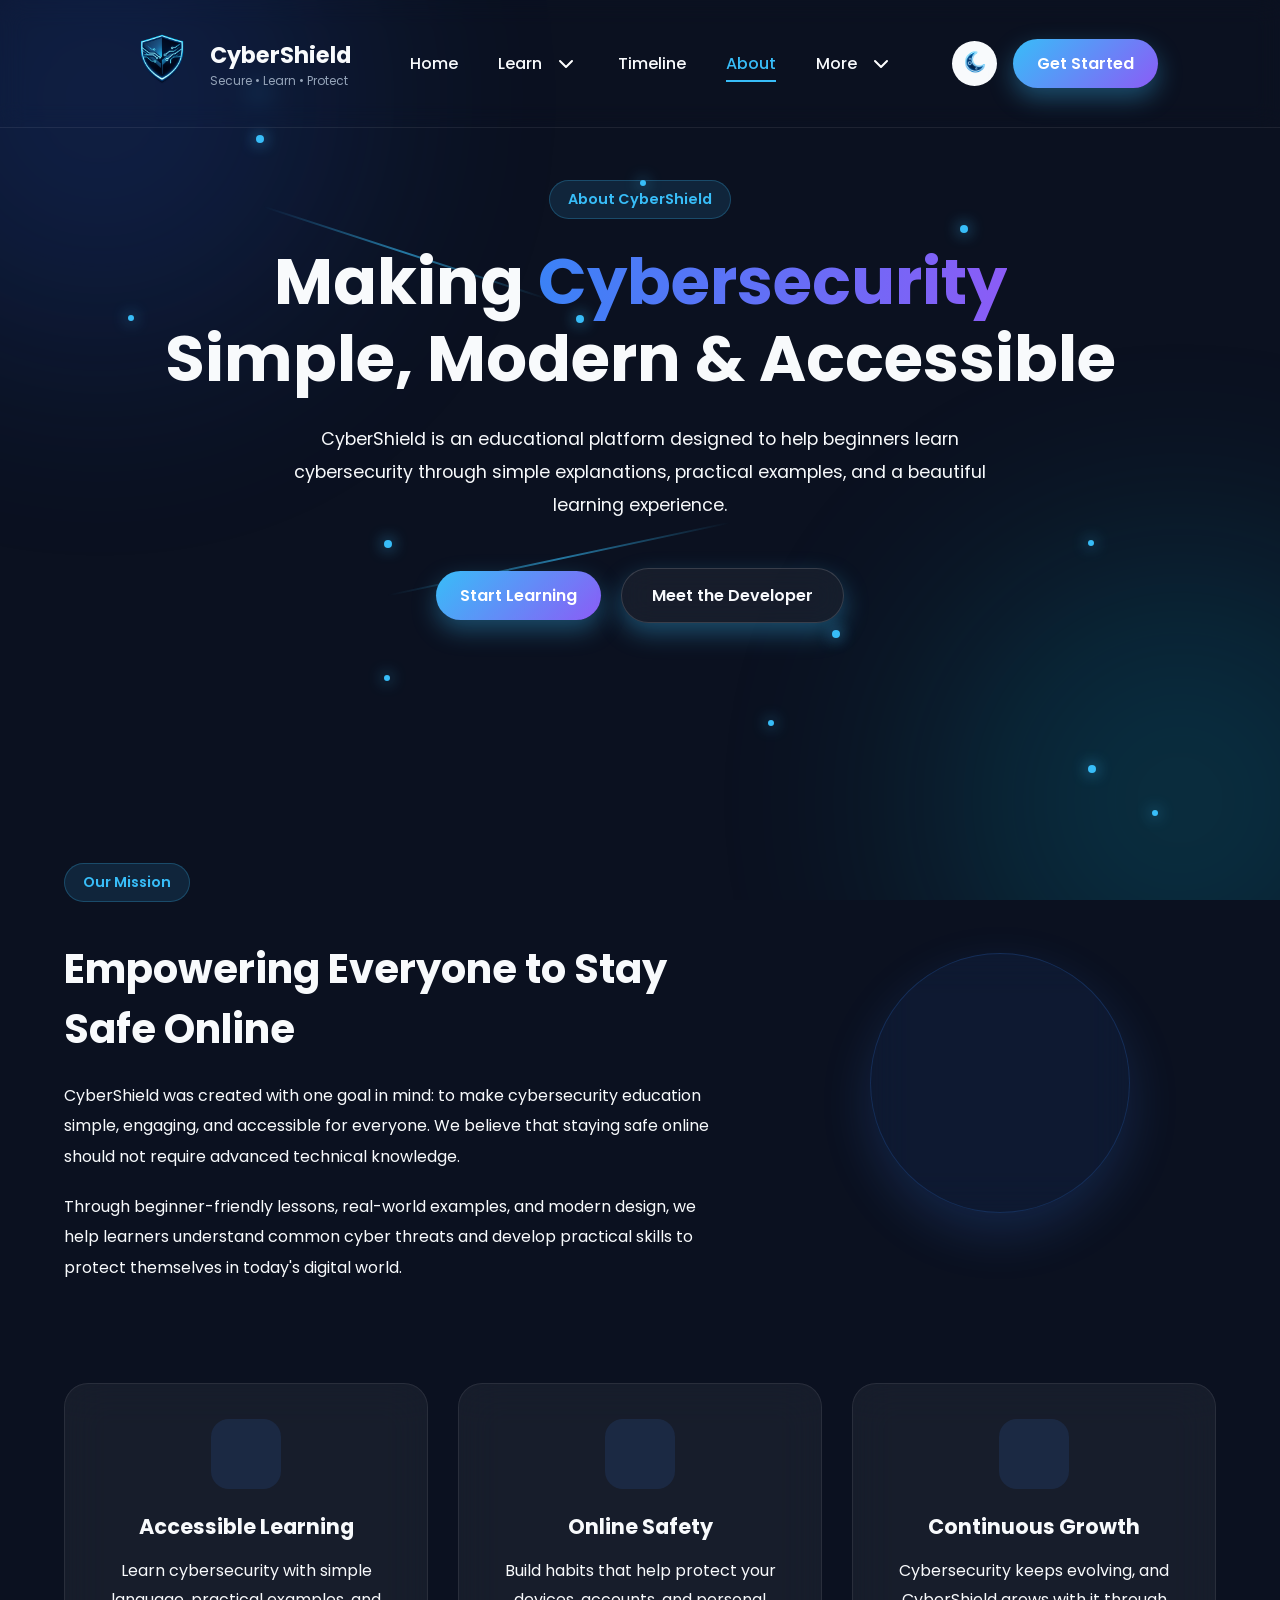
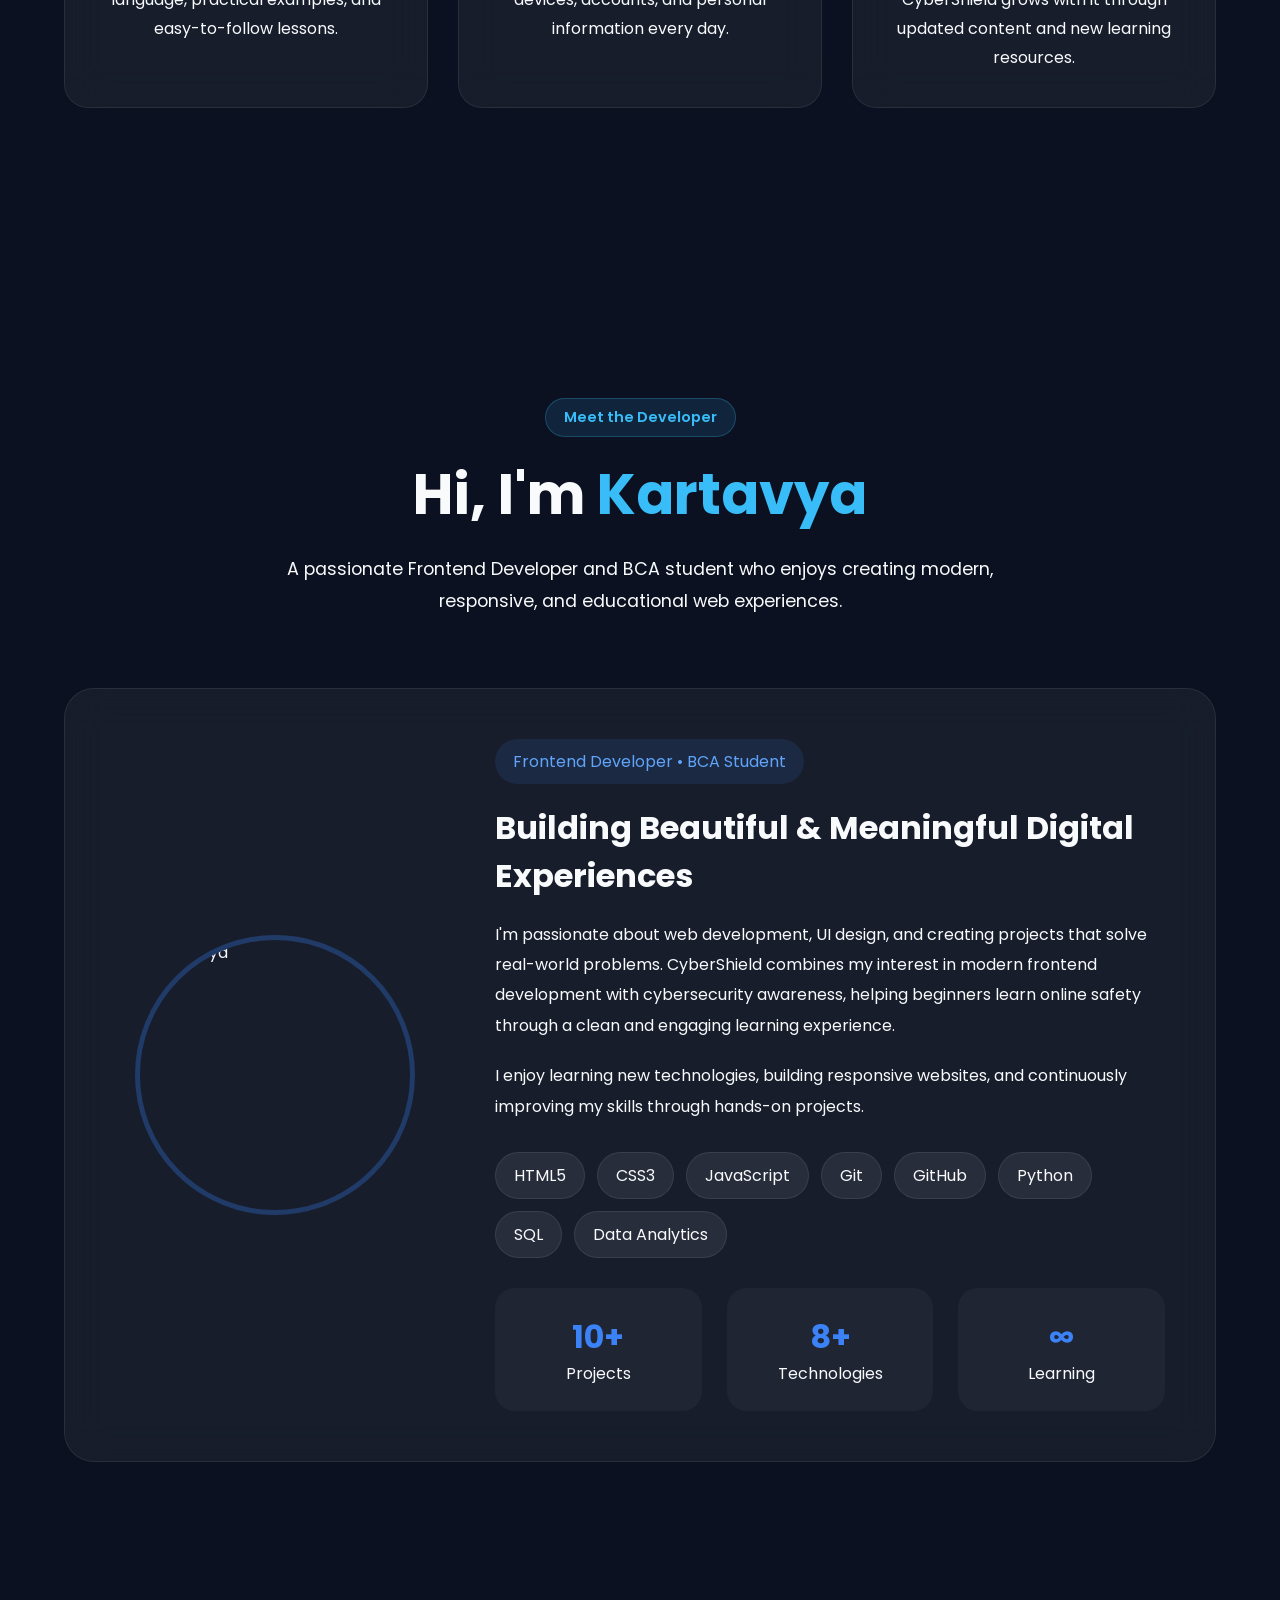
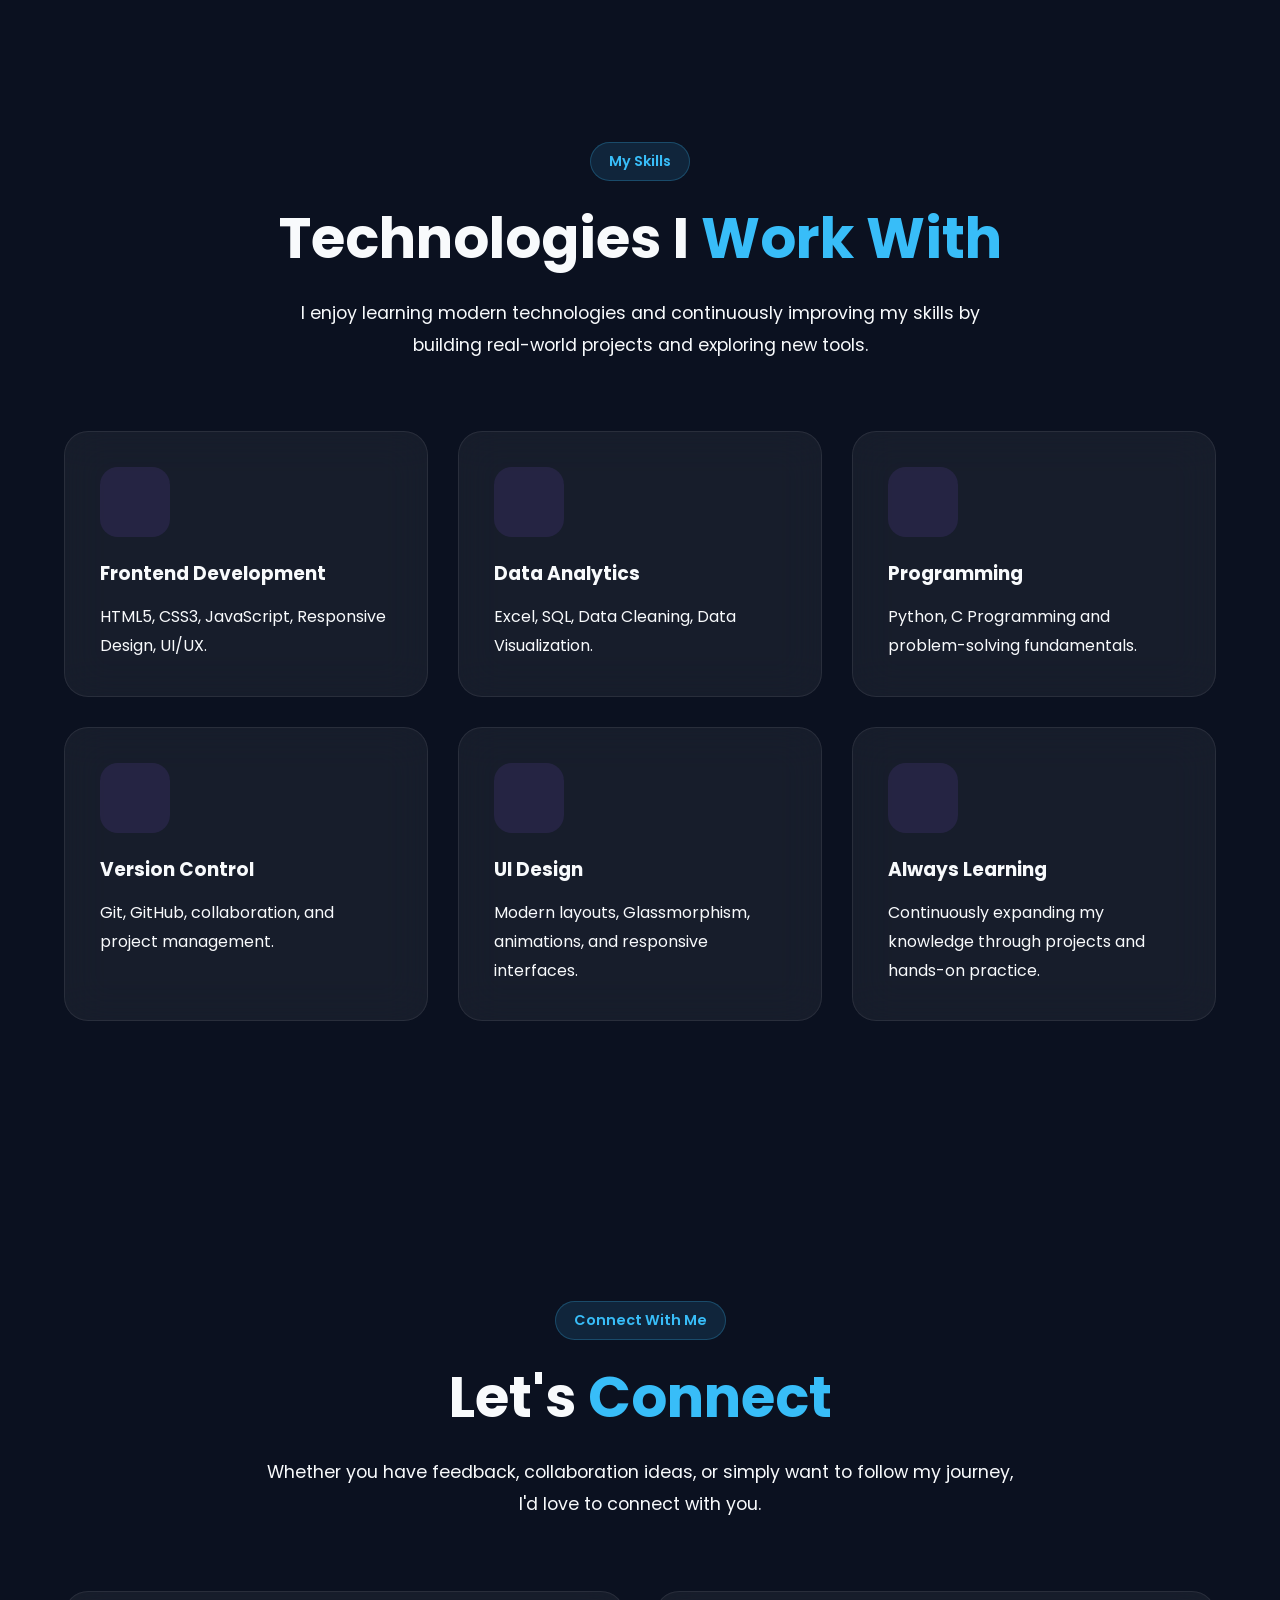
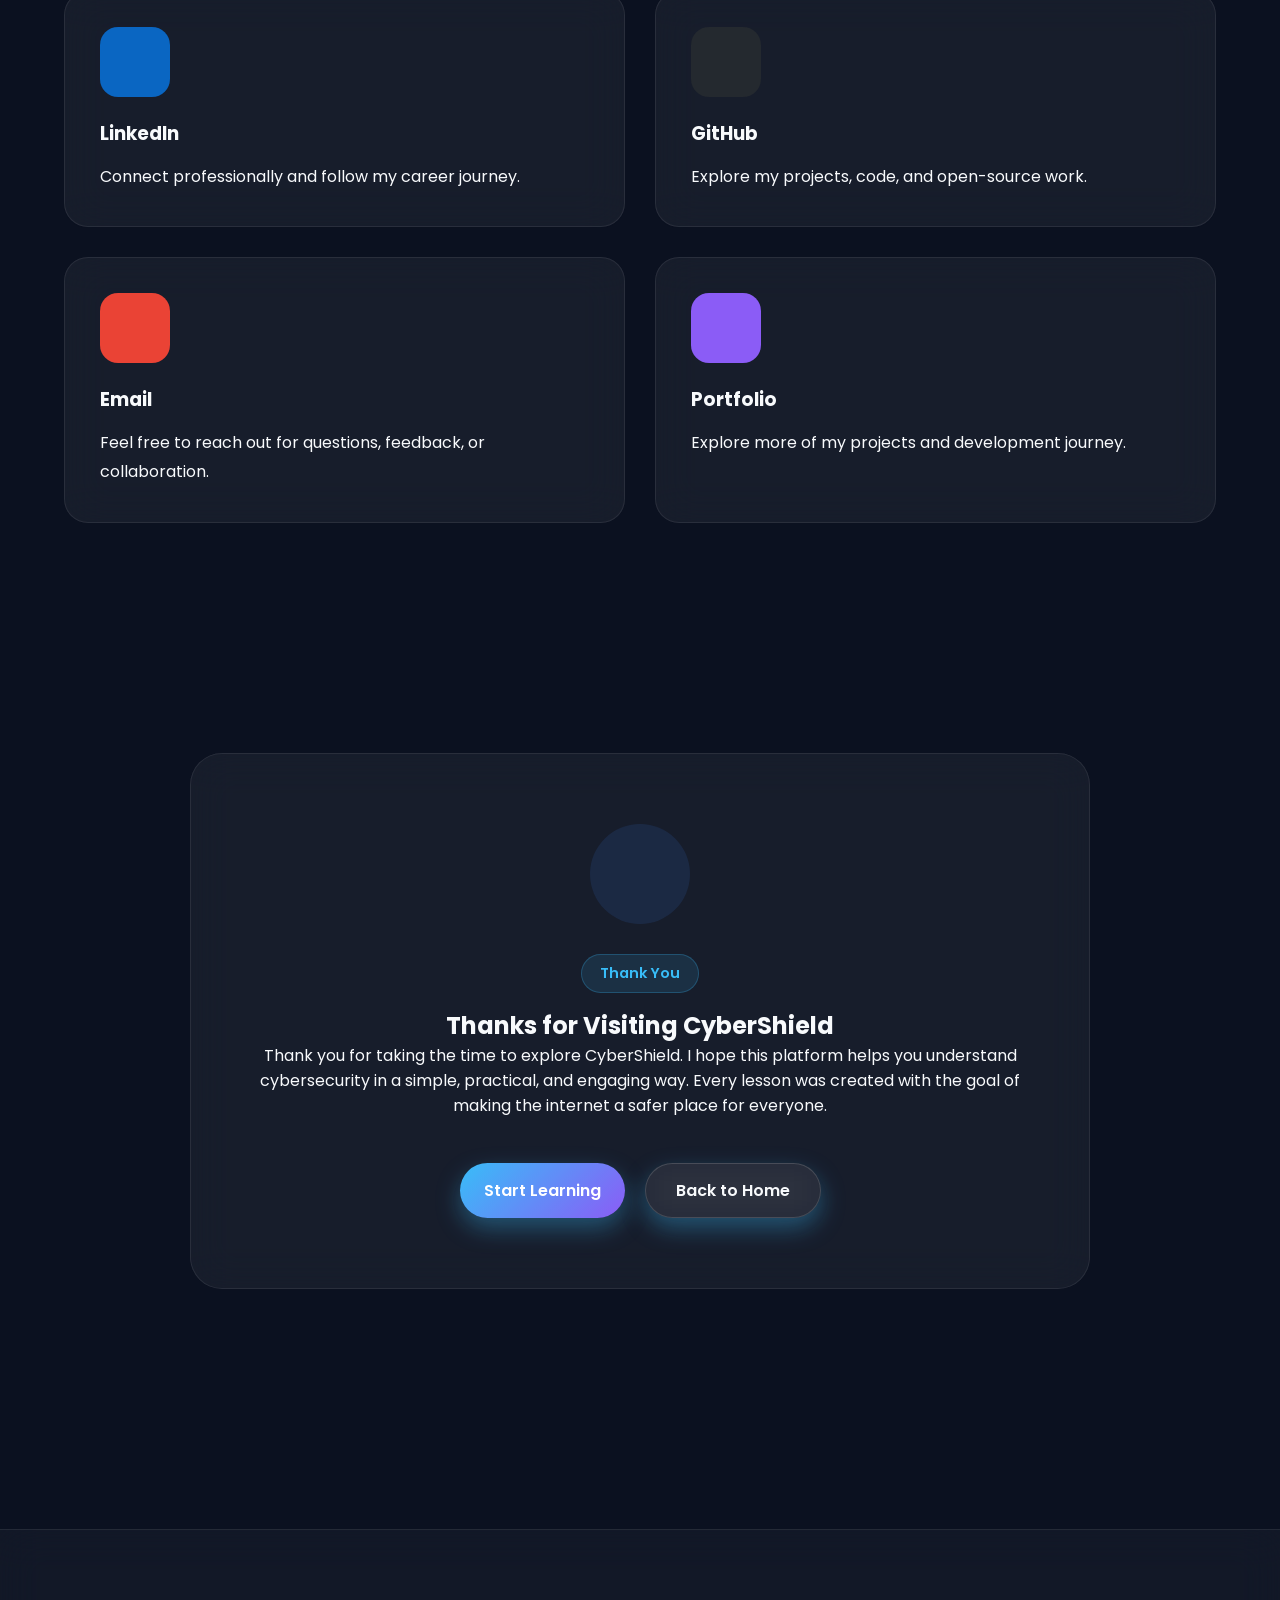
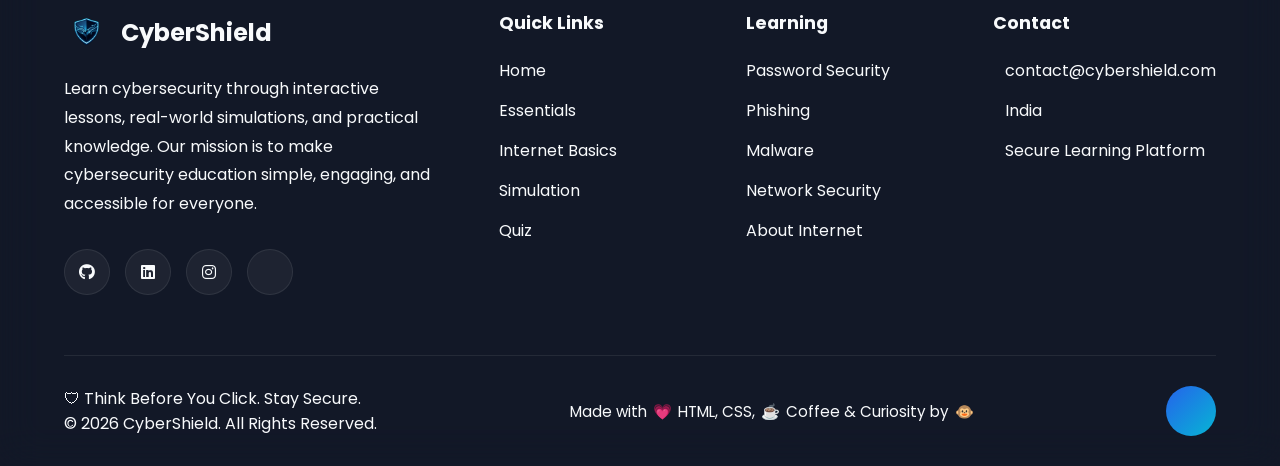
==== commit 66cd7597: "Chabged Home Nav" ====
--- a/About.html
+++ b/About.html
@@ -70,7 +70,7 @@
 
           <!-- Navigation -->
           <ul class="nav-links">
-            <li><a href="#home">Home</a></li>
+            <li><a href="index.html">Home</a></li>
 
             <li class="dropdown" >
               <a href="#">
@@ -722,7 +722,7 @@
 
             <!-- Brand -->
             <div class="footer-column">
-                <a href="#home" class="footer-logo">
+                <a href="index.html" class="footer-logo">
                     <img src="assets/Icons/sheild-icon.png" alt="CyberShield Logo">
                     <span>CyberShield</span>
                 </a>
@@ -752,7 +752,7 @@
             <div class="footer-column">
                 <h3>Quick Links</h3>
                 <ul>
-                    <li><a href="#home">Home</a></li>
+                    <li><a href="index.html">Home</a></li>
                     <li><a href="#essentials">Essentials</a></li>
                     <li><a href="#internet">Internet Basics</a></li>
                     <li><a href="#simulation">Simulation</a></li>
@@ -806,7 +806,7 @@
          <span class="author">🐵</span>
     </p>
 
-    <a href="#home" class="back-to-top" aria-label="Back to Top">
+    <a href="index.html" class="back-to-top" aria-label="Back to Top">
         <i data-lucide="arrow-up"></i>
     </a>
 </div>
